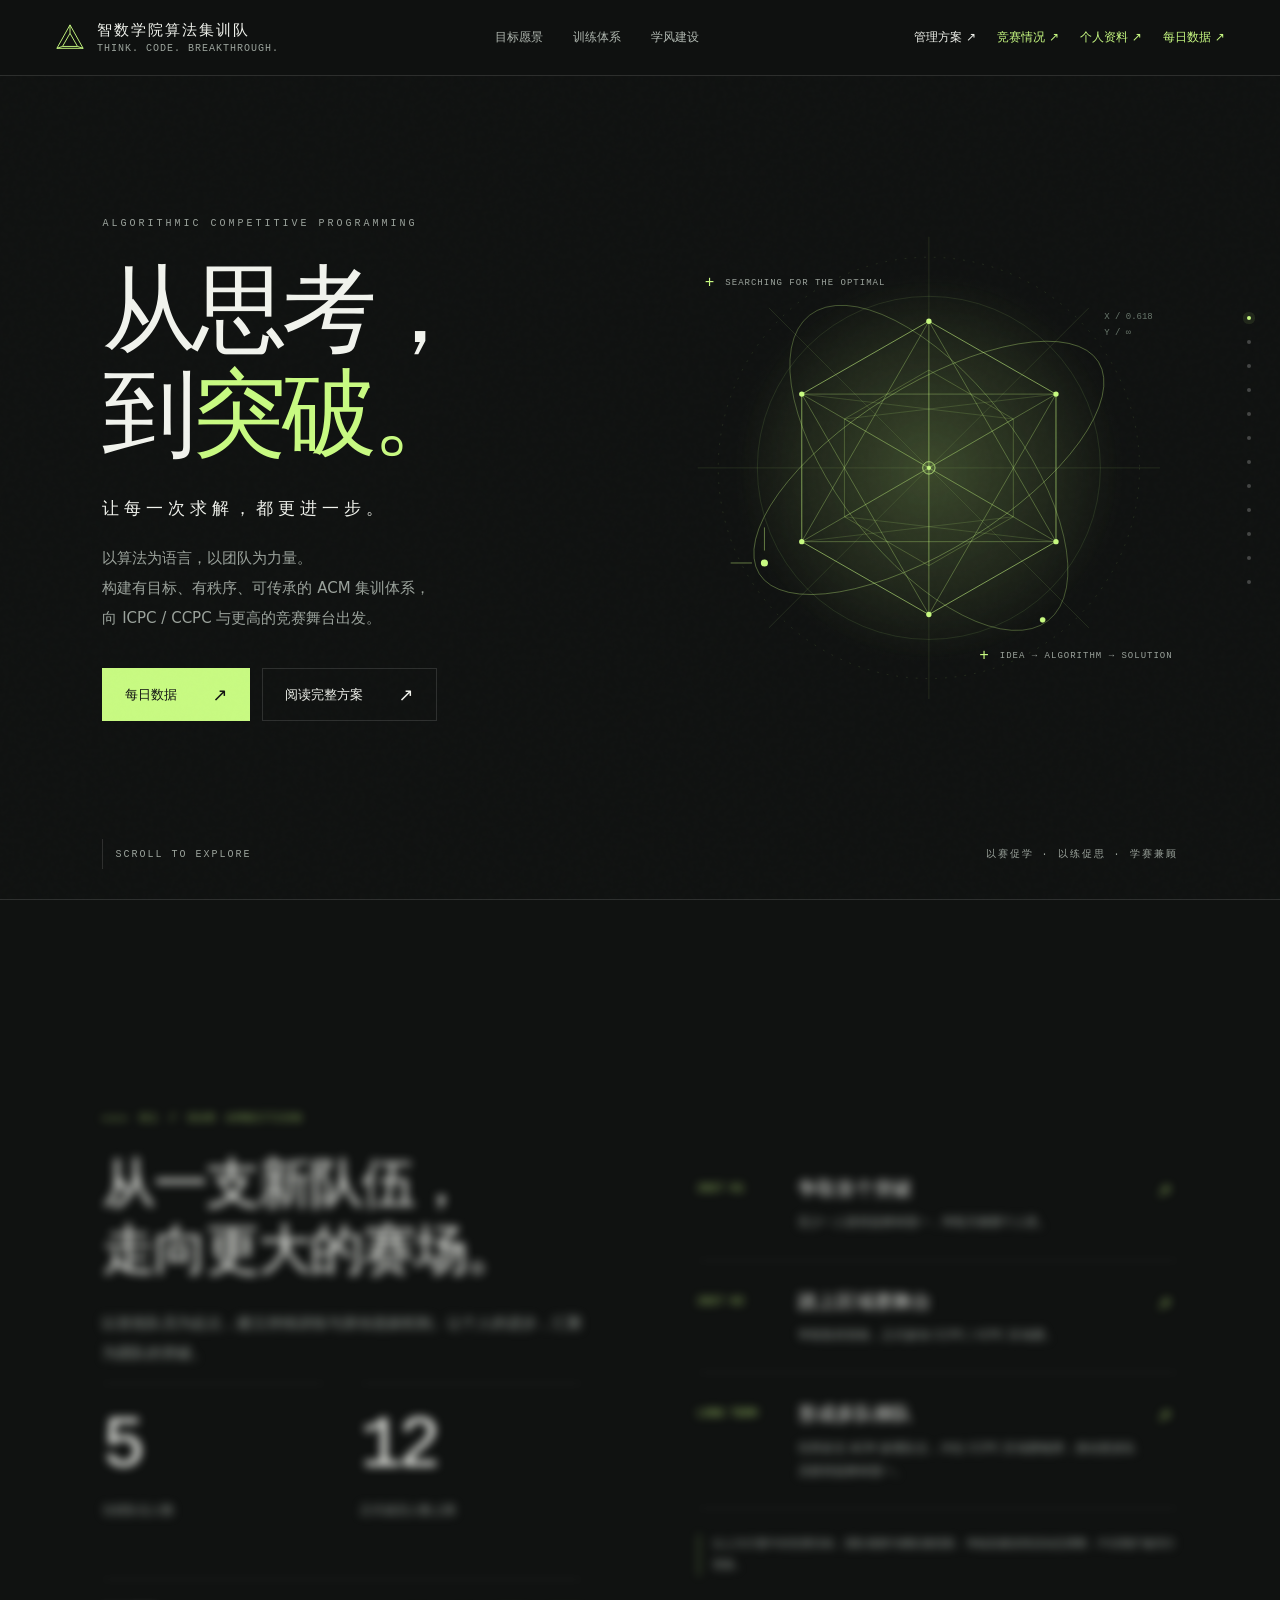
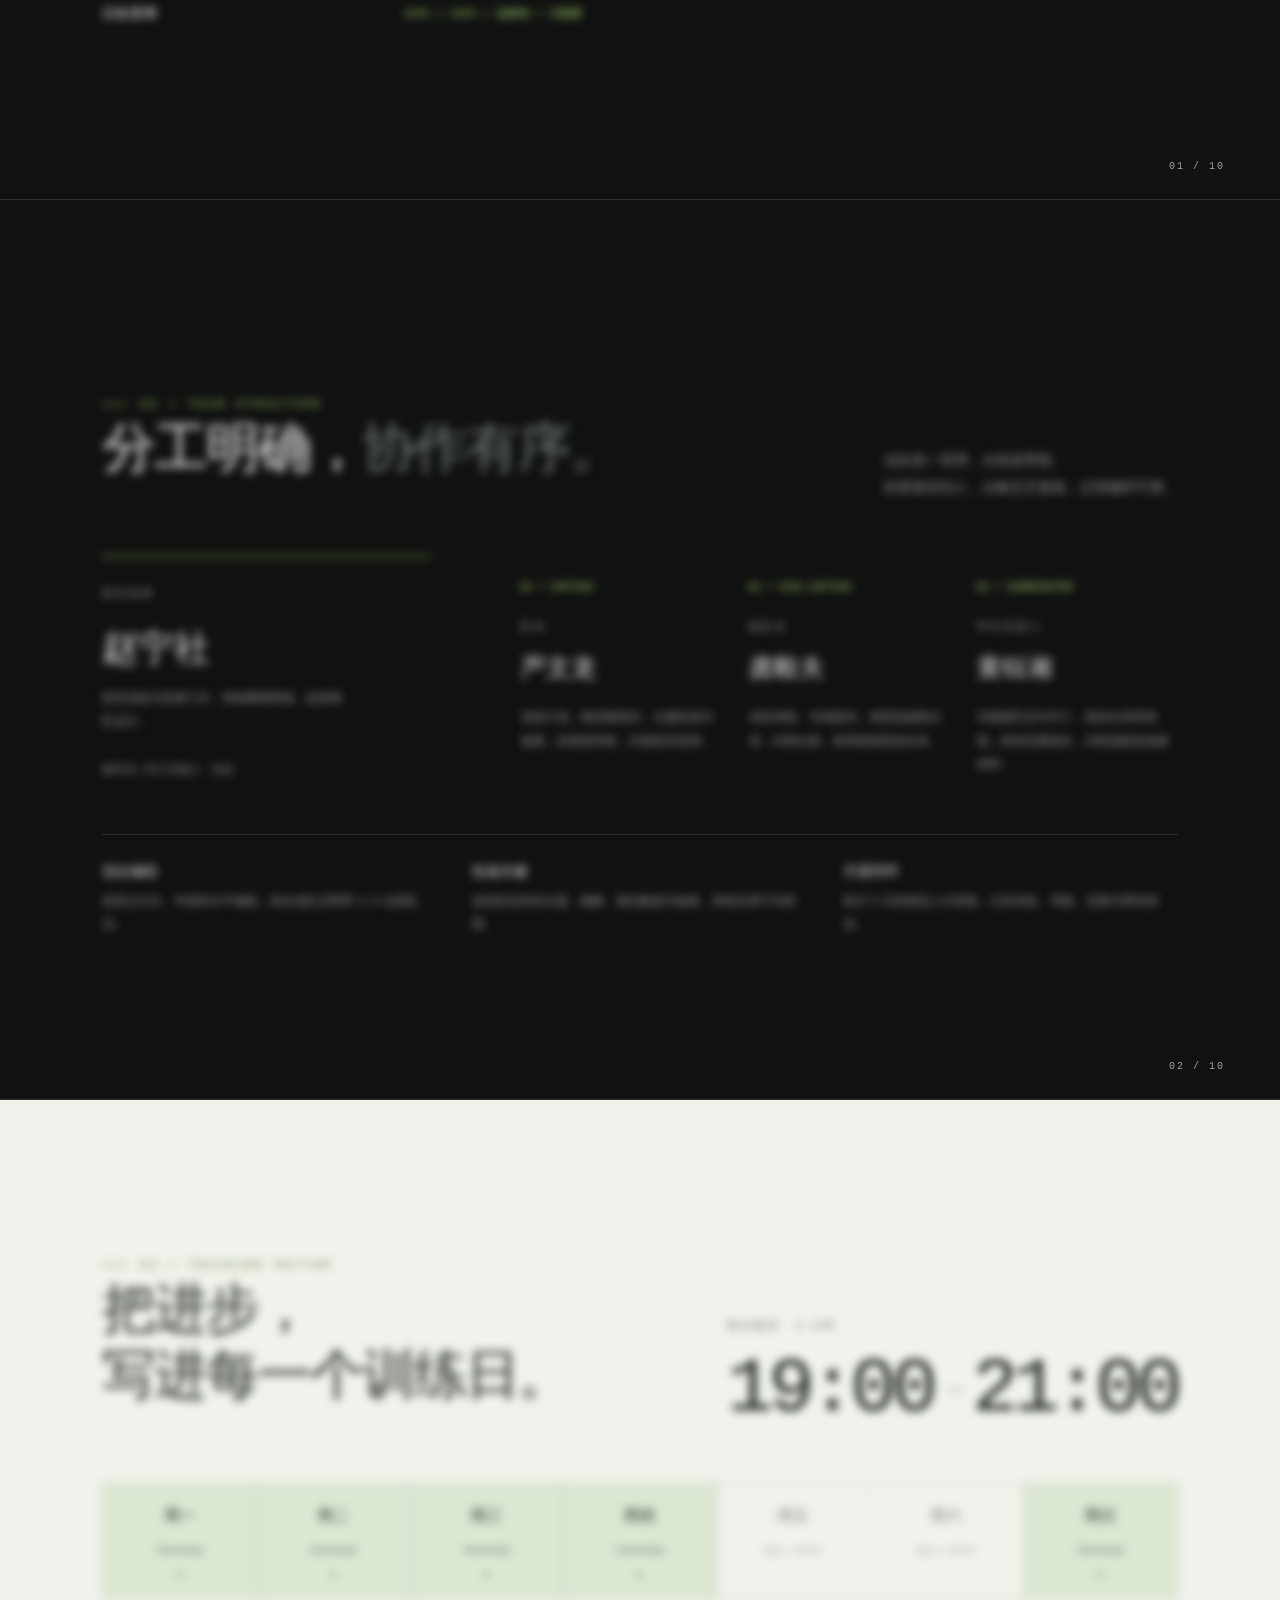
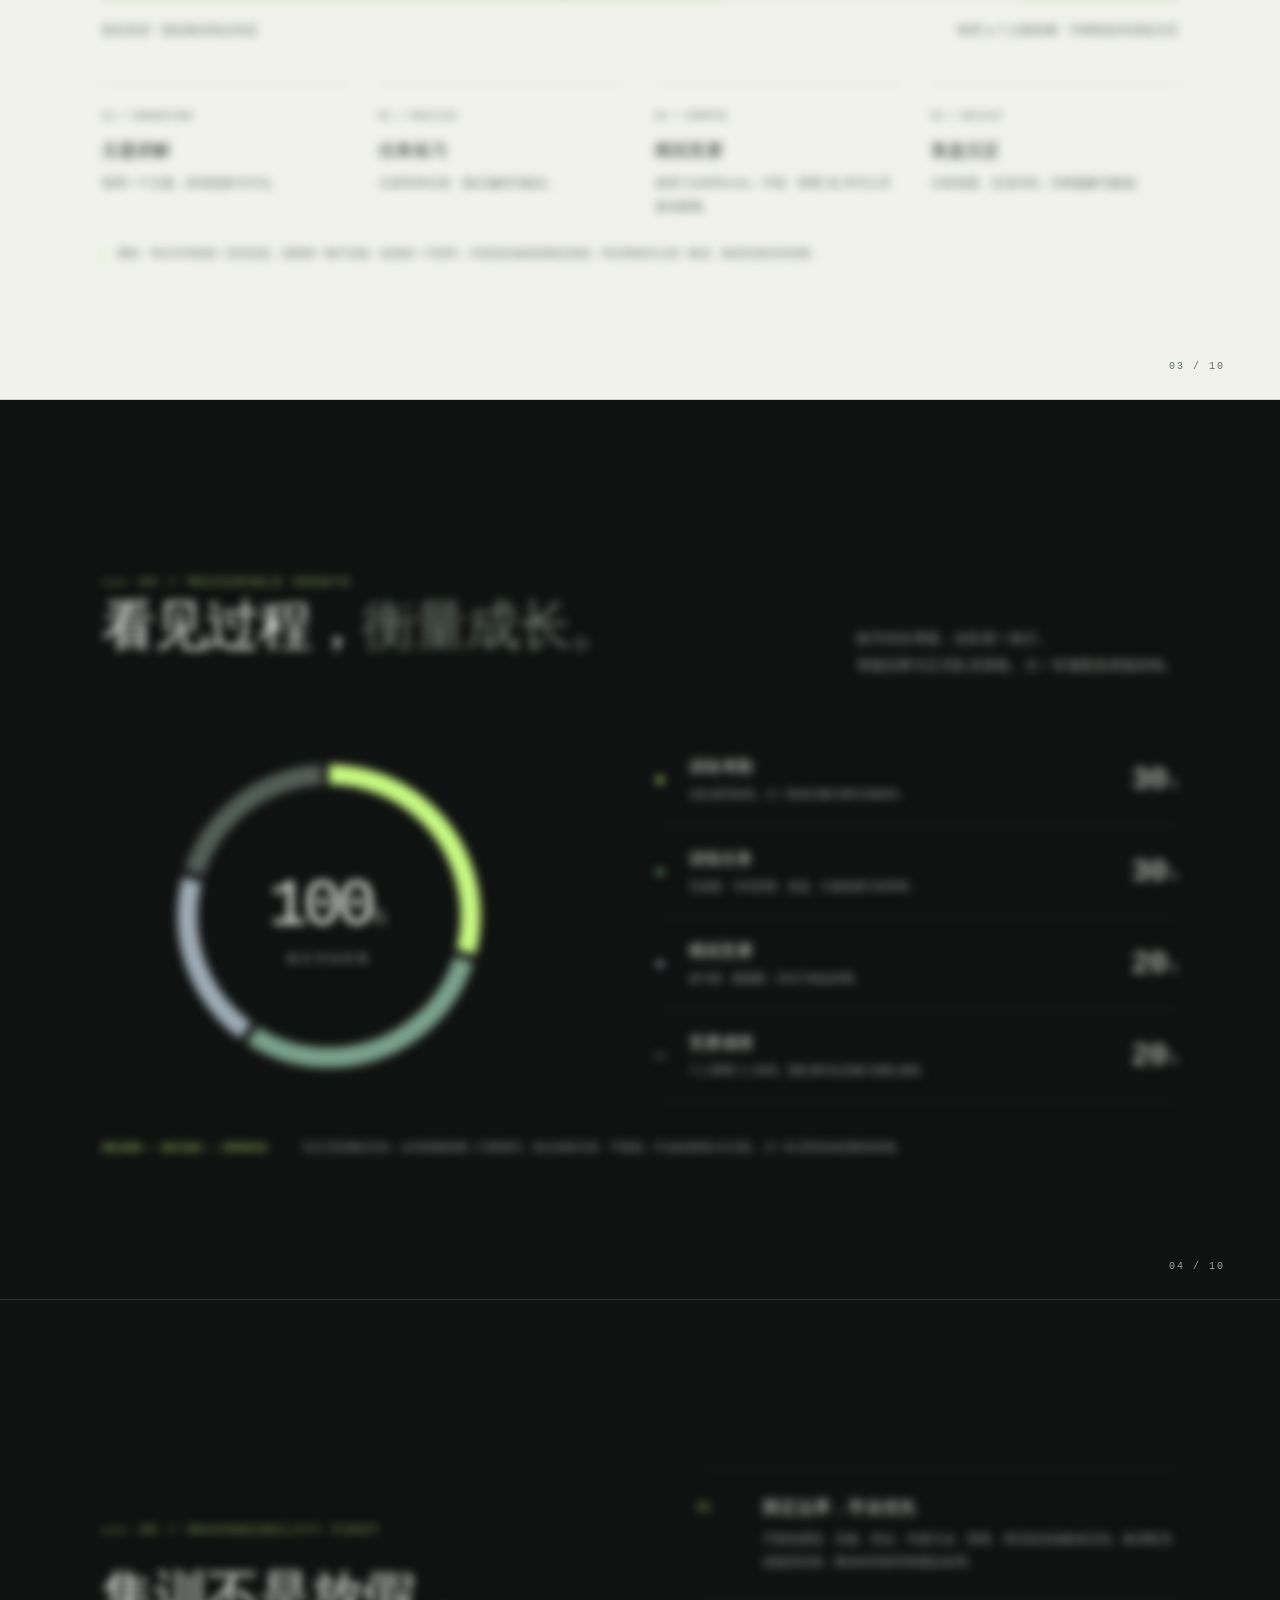
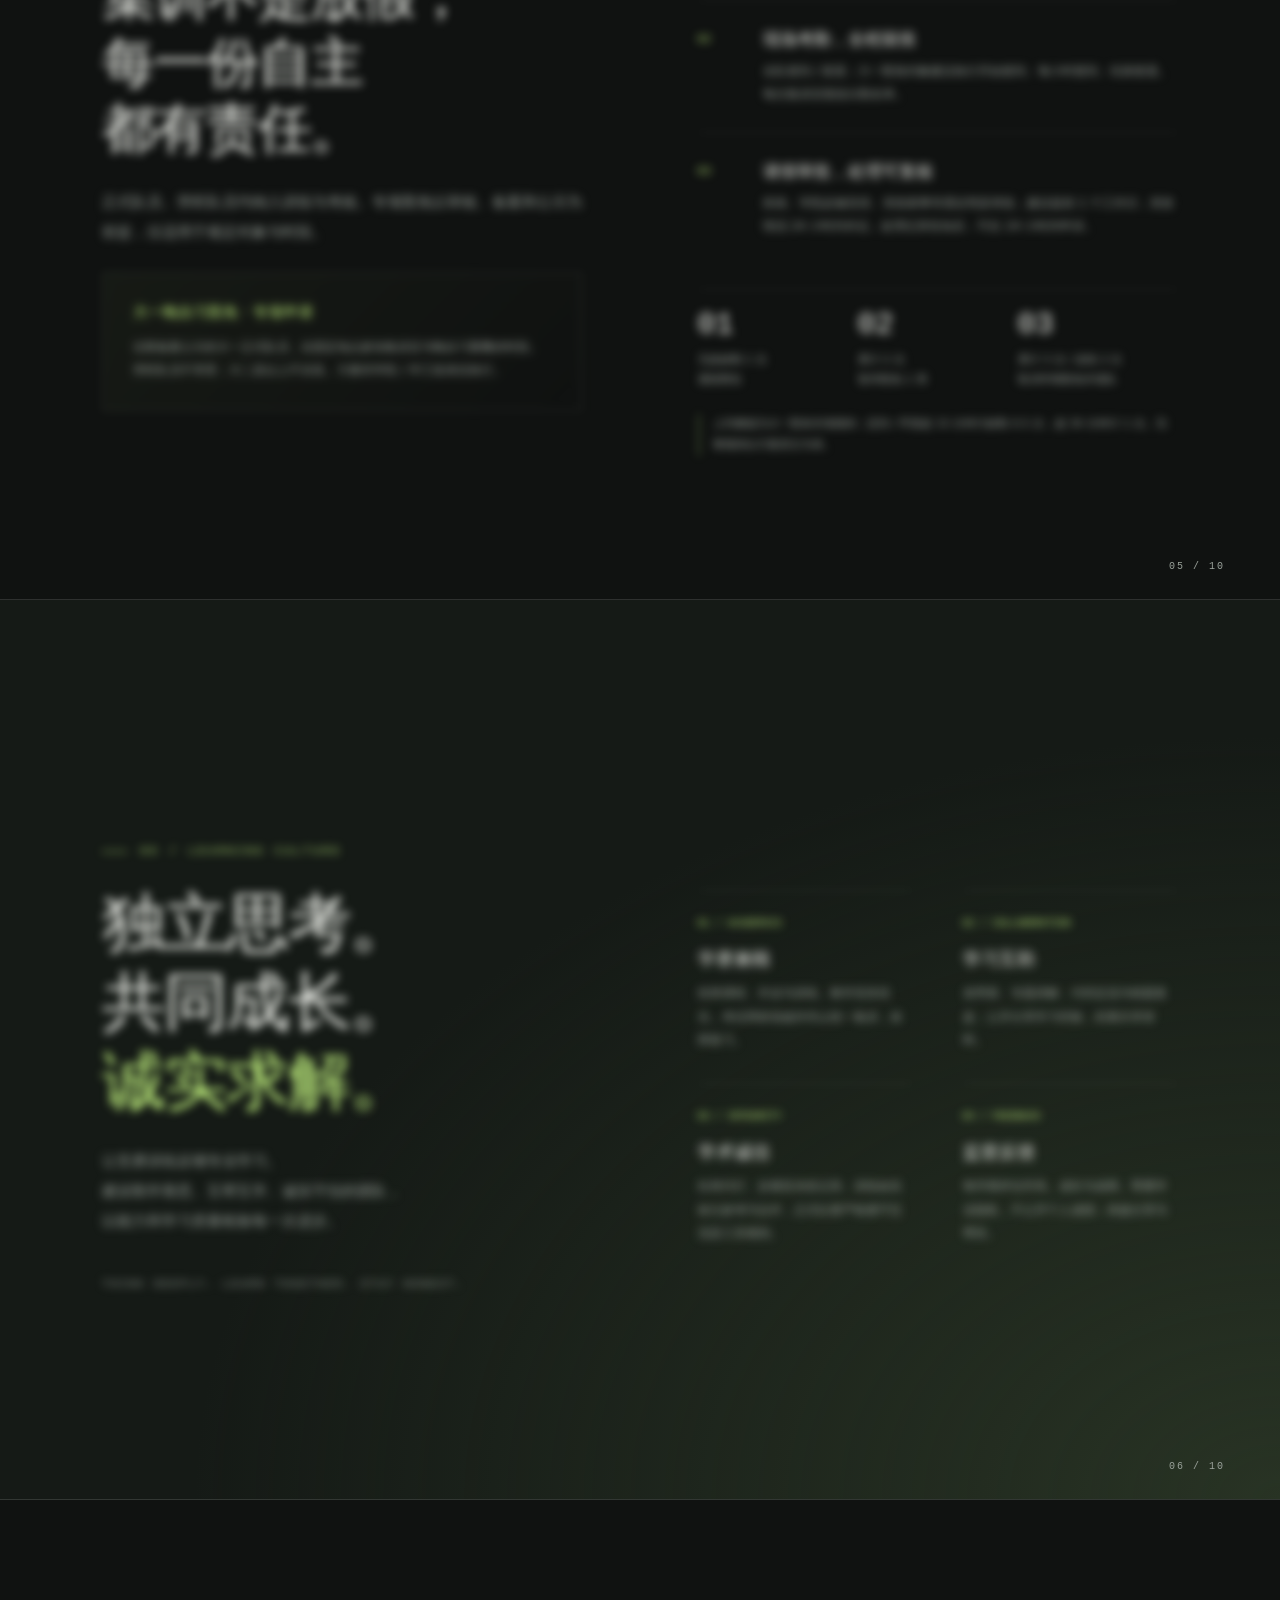
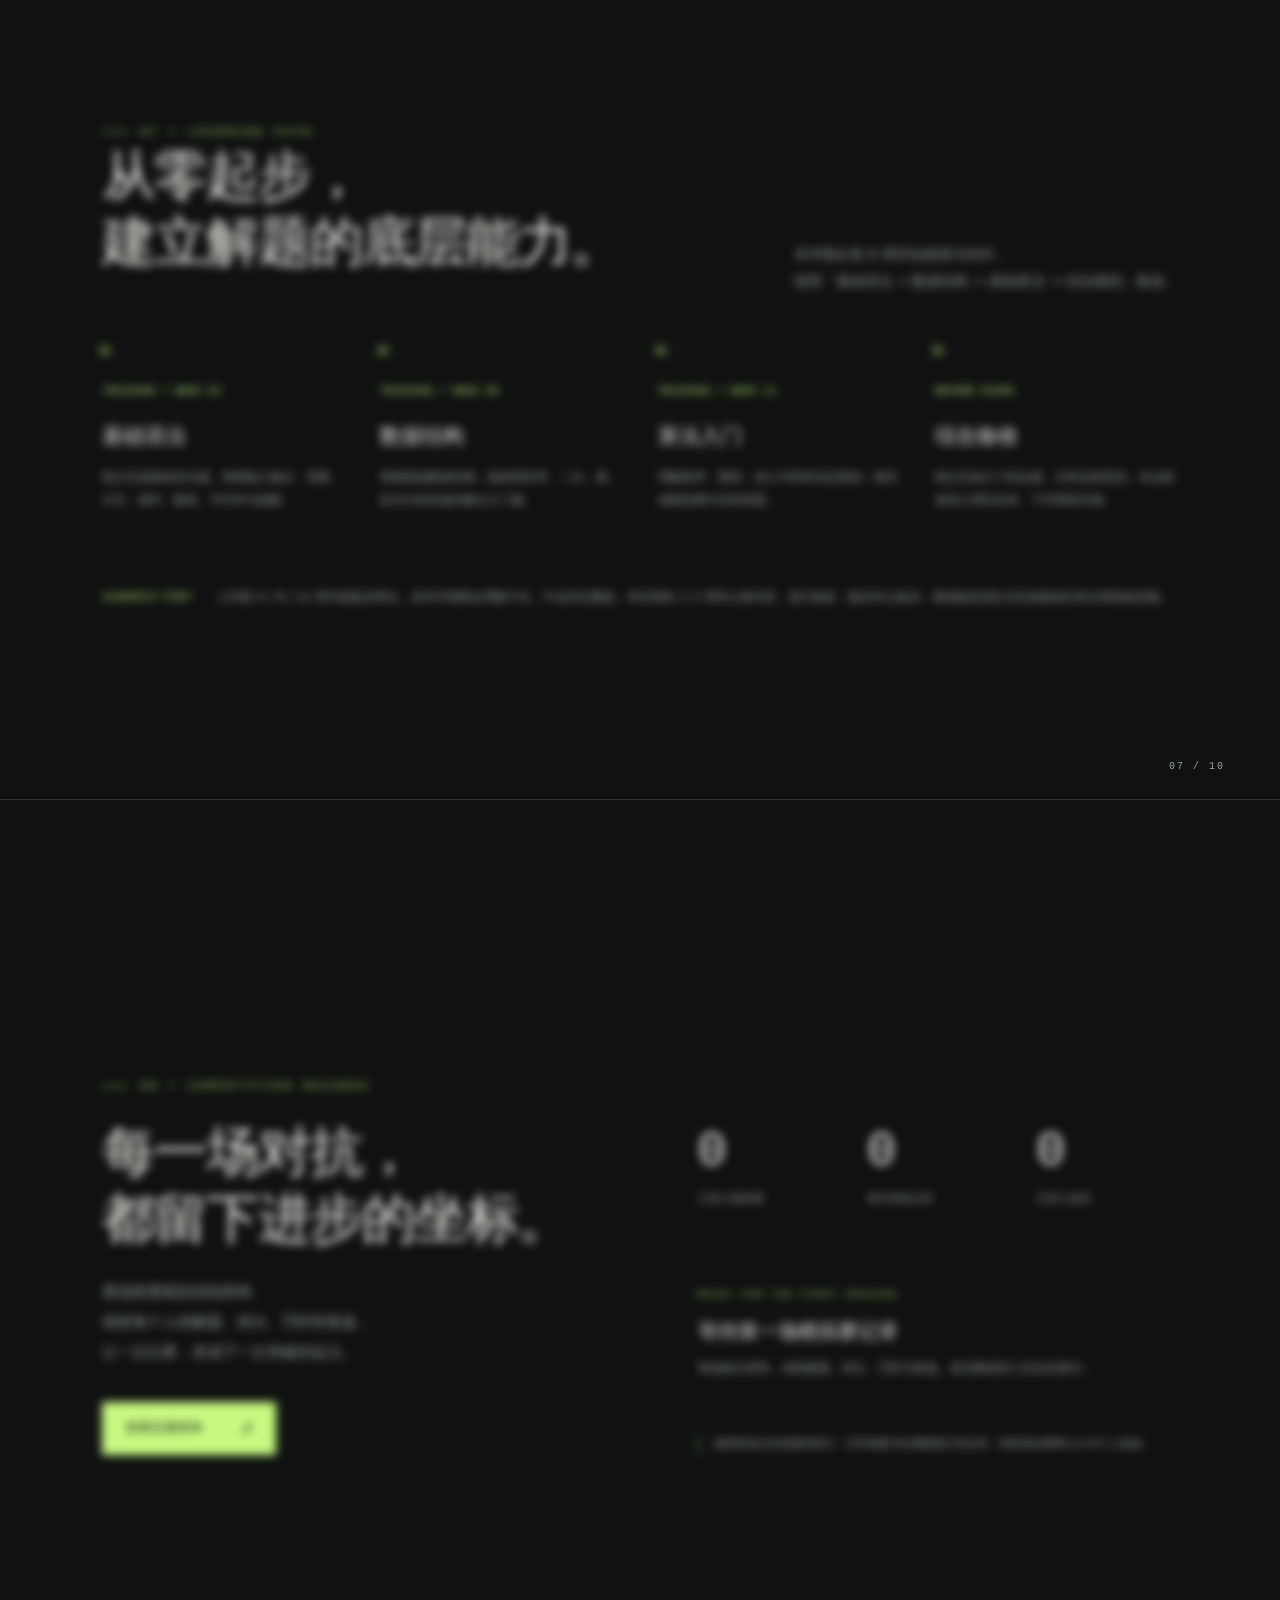
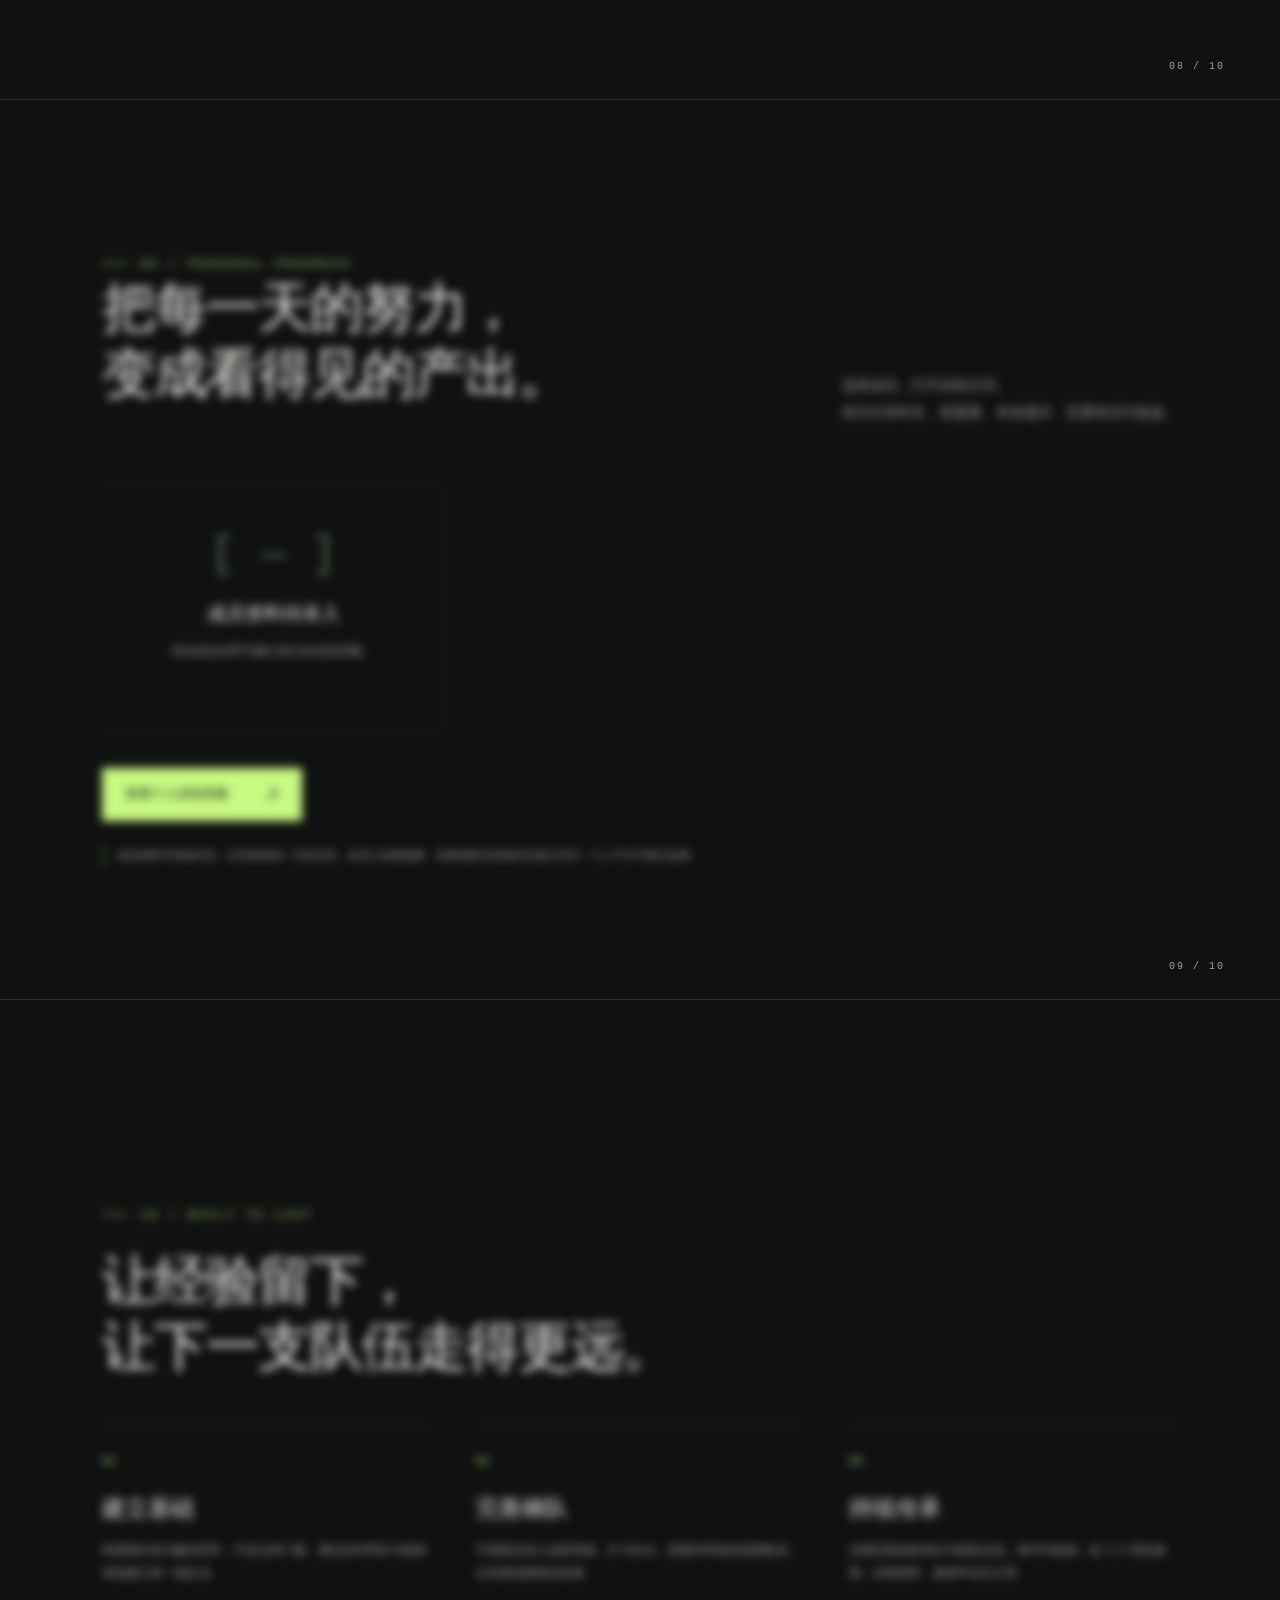
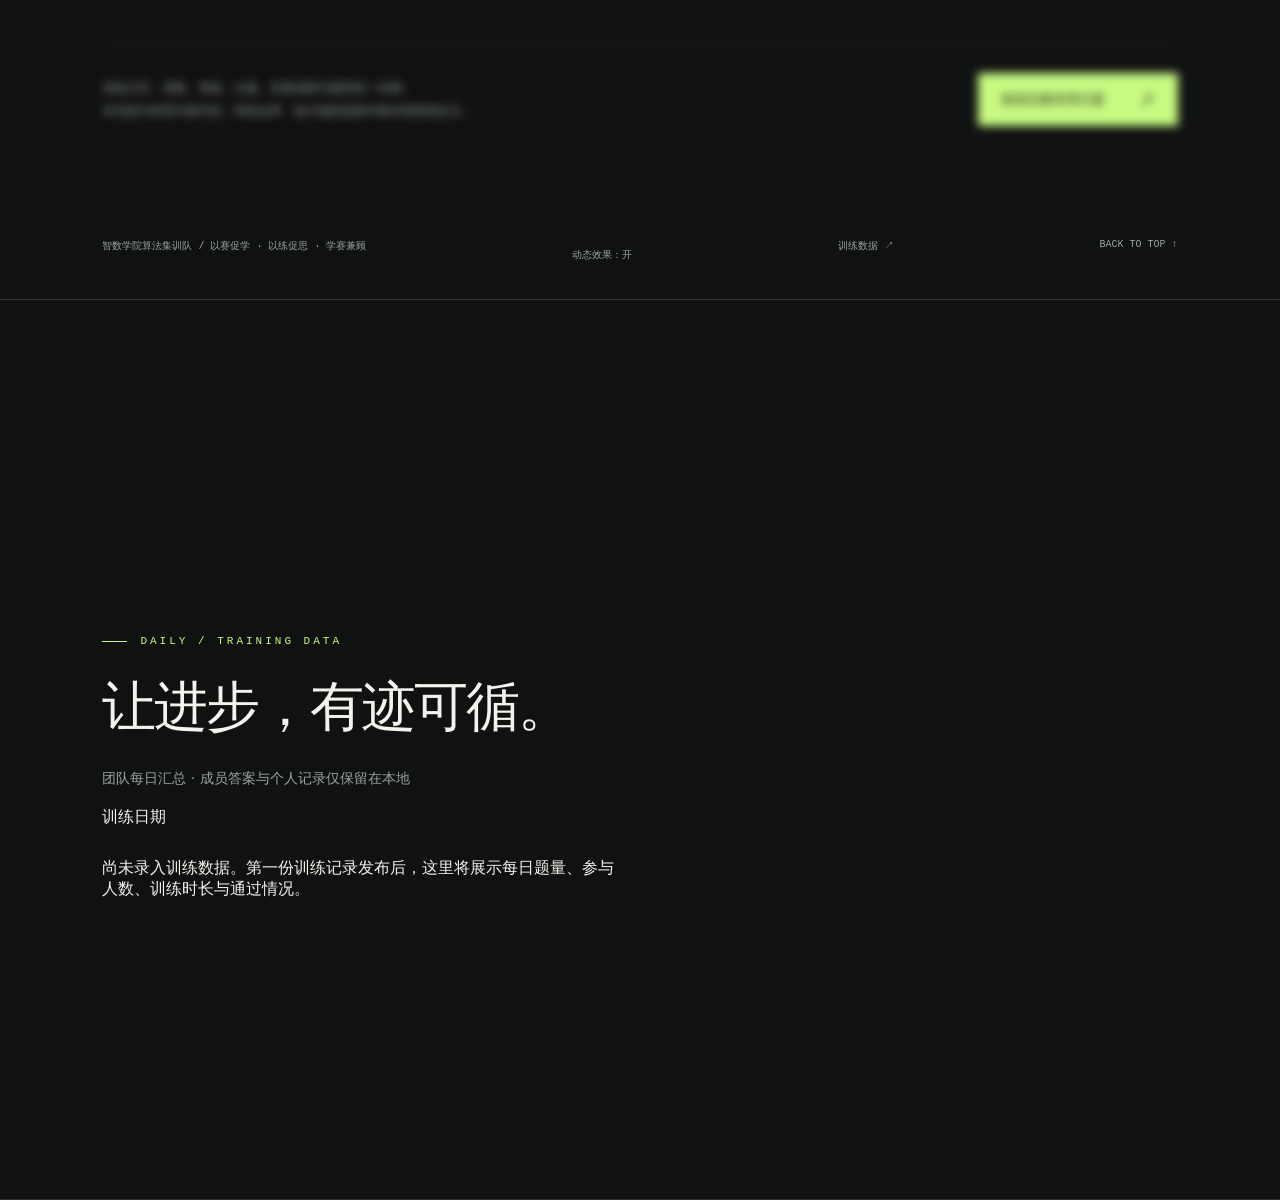
==== docs/index.html @ 423a56e7 "Add replicated homepage and privacy-preserving daily dashboard" ====
<!doctype html>
<html lang="zh-CN">
<head>
  <meta charset="utf-8">
  <meta name="viewport" content="width=device-width,initial-scale=1">
  <meta name="theme-color" content="#101211">
  <meta name="description" content="ACM集训队：管理方案、模拟赛榜单、个人训练档案与每日刷题产出。以赛促学，以练促思。">
  <title>智数学院算法集训队 · 从思考，到突破</title>
  <style>
    :root{--bg:#101211;--fg:#f1f3ed;--muted:#9bA39c;--line:#ffffff20;--accent:#c8fa82;--mono:ui-monospace,SFMono-Regular,Consolas,monospace;--ease:cubic-bezier(.2,.75,.2,1)}
    *{box-sizing:border-box}html{scroll-behavior:smooth;scroll-snap-type:y proximity;scroll-padding-top:76px}body{margin:0;background:var(--bg);color:var(--fg);font-family:Inter,"PingFang SC","Microsoft YaHei",system-ui,sans-serif;-webkit-font-smoothing:antialiased}body:before{content:"";position:fixed;inset:0;pointer-events:none;opacity:.025;background-image:url("data:image/svg+xml,%3Csvg viewBox='0 0 180 180' xmlns='http://www.w3.org/2000/svg'%3E%3Cfilter id='n'%3E%3CfeTurbulence type='fractalNoise' baseFrequency='.9' numOctaves='3' stitchTiles='stitch'/%3E%3C/filter%3E%3Crect width='100%25' height='100%25' opacity='.6' filter='url(%23n)'/%3E%3C/svg%3E");z-index:10}a{color:inherit;text-decoration:none}button,input{font:inherit}button{cursor:pointer}button,a{-webkit-tap-highlight-color:transparent}button:focus-visible,a:focus-visible,input:focus-visible,summary:focus-visible{outline:2px solid var(--accent);outline-offset:6px}button{color:inherit}::selection{background:var(--accent);color:var(--bg)}.skip{position:fixed;top:-60px;left:24px;background:var(--accent);color:var(--bg);padding:12px;z-index:100}.skip:focus{top:12px}
    header{position:fixed;inset:0 0 auto;height:76px;display:flex;align-items:center;justify-content:space-between;padding:0 4.3vw;border-bottom:1px solid var(--line);background:#101211cc;backdrop-filter:blur(20px);z-index:40}.brand{display:flex;align-items:center;gap:12px;font-size:15px;letter-spacing:2px}.brand svg{width:30px;height:30px}.brand small{font:10px var(--mono);color:var(--muted);letter-spacing:1px;display:block;margin-top:3px}nav{display:flex;gap:30px;font-size:12px;color:#b1b8b1}nav a:hover,nav a.active{color:var(--accent)}.header-actions{display:flex;gap:18px;align-items:center}.text-button{border:0;background:none;padding:9px 0;font-size:12px}.text-button:hover{color:var(--accent)}.pill{display:flex;align-items:center;gap:8px;font:10px var(--mono);color:var(--muted)}.dot{width:5px;height:5px;background:var(--accent);border-radius:50%;box-shadow:0 0 10px #c8fa8250}.menu-toggle{display:none;background:none;border:0;font-size:19px}.progress{position:fixed;top:75px;left:0;width:100%;height:2px;background:var(--accent);transform:scaleX(0);transform-origin:left;z-index:45}.side-nav{position:fixed;right:22px;top:50%;transform:translateY(-50%);z-index:35;display:grid;gap:16px}.side-nav a{width:18px;height:8px;display:flex;align-items:center;justify-content:center}.side-nav a:after{content:"";width:4px;height:4px;border-radius:50%;background:#ffffff38;transition:.35s}.side-nav a.active:after{background:var(--accent);box-shadow:0 0 0 4px #c8fa8218}.section-number{position:absolute;right:4.3vw;bottom:27px;color:var(--muted);font:10px var(--mono);letter-spacing:2px}.panel{position:relative;min-height:100svh;padding:126px max(8vw,28px) 90px;display:flex;align-items:center;scroll-snap-align:start;overflow:hidden;border-bottom:1px solid var(--line)}.inner{width:100%;max-width:1320px;margin:auto}.eyebrow{font:11px var(--mono);letter-spacing:3px;color:var(--accent);display:flex;align-items:center;gap:13px;margin:0 0 27px}.eyebrow:before{content:"";width:25px;height:1px;background:currentColor}h1,h2,h3,p{margin-top:0}h1{font-size:clamp(60px,7.4vw,112px);line-height:1.1;font-weight:500;letter-spacing:-5px;margin-bottom:27px}h2{font-size:clamp(36px,4.2vw,62px);line-height:1.23;font-weight:500;letter-spacing:-2px;margin-bottom:25px}h3{font-size:19px;font-weight:500;line-height:1.6}p{font-size:14px;line-height:1.95;color:var(--muted)}.lead{font-size:15px;max-width:520px;line-height:2}.accent{color:var(--accent)}.dim{color:#6e7970}.btn{display:inline-flex;align-items:center;justify-content:space-between;gap:35px;padding:15px 22px;border:1px solid var(--line);background:transparent;font-size:13px;transition:background .25s,transform .25s,border-color .25s}.btn:hover{transform:translateY(-3px);border-color:var(--accent)}.btn.primary{background:var(--accent);border-color:var(--accent);color:var(--bg)}.btn.primary:hover{background:#ddffa9}.btn b{font-size:18px;font-weight:400}.actions{display:flex;gap:12px;margin-top:35px;flex-wrap:wrap}.mono{font-family:var(--mono)}
    .hero{padding-top:130px}.hero .inner{display:grid;grid-template-columns:1.12fr 1fr;align-items:center;gap:20px}.hero-copy{position:relative;z-index:2}.hero .tag{font:10px var(--mono);letter-spacing:3px;color:var(--muted);margin-bottom:28px}.hero h1 span{display:block}.hero-sub{font-size:17px;letter-spacing:5px;color:var(--fg);margin-bottom:18px}.hero-footer{position:absolute;left:8vw;right:8vw;bottom:30px;display:flex;justify-content:space-between;align-items:center;font:10px var(--mono);letter-spacing:2px;color:var(--muted)}.scroll-hint{display:flex;align-items:center;gap:12px}.scroll-line{height:30px;width:1px;background:var(--line);position:relative;overflow:hidden}.scroll-line:after{content:"";position:absolute;inset:-30px 0 auto;height:30px;background:var(--accent);animation:scrollFlow 2.8s infinite}.hero-visual{position:relative;aspect-ratio:1/1;max-width:550px;width:100%;justify-self:end}.hero-visual:before{content:"";position:absolute;inset:10%;border-radius:50%;background:radial-gradient(circle,#c8fa8210,transparent 68%);filter:blur(10px)}.hero-visual svg{height:100%;width:100%;overflow:visible}.orbital{transform-origin:280px 280px;animation:orbit 65s linear infinite}.orbital.reverse{animation-direction:reverse;animation-duration:90s}.core{transform-origin:280px 280px;animation:breathe 7s ease-in-out infinite}.visual-label{position:absolute;display:flex;align-items:center;gap:10px;color:var(--muted);font:9px var(--mono);letter-spacing:1px}.visual-label.top{top:11%;left:5%}.visual-label.bottom{bottom:11%;right:1%}.visual-label:before{content:"+";color:var(--accent);font-size:16px}.hero-visual .coordinate{position:absolute;right:5%;top:18%;font:9px var(--mono);line-height:1.8;color:#69776c}
    .split{display:grid;grid-template-columns:1fr 1fr;gap:9vw;align-items:center}.section-head{display:flex;justify-content:space-between;align-items:end;gap:45px;margin-bottom:50px}.section-head p{max-width:420px;margin-bottom:5px}.stats{display:grid;grid-template-columns:1fr 1fr;gap:35px}.stat{border-top:1px solid var(--line);padding:22px 0}.stat strong{font:clamp(42px,5.6vw,76px) var(--mono);font-weight:300;letter-spacing:-5px}.stat strong small{font-size:22px;letter-spacing:0;margin-left:5px}.stat p{margin:11px 0 0;font-size:12px}.big-goal{margin-top:34px;padding-top:25px;border-top:1px solid var(--line);display:flex;align-items:center;justify-content:space-between;font-size:14px}.big-goal .mono{font-size:11px;color:var(--accent)}.note{font-size:11px;line-height:1.9;color:var(--muted);padding-left:13px;border-left:2px solid #c8fa8250;margin-top:25px}.goal-list{display:grid;gap:0}.goal-item{padding:25px 0;border-bottom:1px solid var(--line);display:grid;grid-template-columns:80px 1fr 20px;gap:20px}.goal-item .year{font:11px var(--mono);color:var(--accent);padding-top:9px}.goal-item h3{margin-bottom:8px}.goal-item p{font-size:12px;margin:0}.goal-item .arrow{padding-top:8px;color:var(--accent)}
    .org{display:grid;grid-template-columns:1fr 2fr;gap:7vw}.mentor{padding-top:25px;border-top:1px solid var(--accent)}.mentor .role,.person .role{font-size:11px;letter-spacing:2px;color:var(--muted)}.mentor h3{font-size:36px;margin:18px 0 10px}.mentor p{font-size:12px;max-width:250px}.pending{font-size:11px;color:var(--muted);margin-top:28px}.people{display:grid;grid-template-columns:repeat(3,1fr);gap:27px}.person{padding-top:25px;border-top:1px solid var(--line)}.person .index{font:10px var(--mono);color:var(--accent);display:block;margin-bottom:22px}.person h3{font-size:25px;margin:14px 0 18px}.person p{font-size:12px}.org-bottom{margin-top:45px;padding-top:25px;border-top:1px solid var(--line);display:flex;justify-content:space-between;gap:35px}.org-bottom div{flex:1}.org-bottom h3{font-size:14px;margin-bottom:8px}.org-bottom p{font-size:12px;margin:0}
    .schedule{background:#f0f2eb;color:#18201a;--muted:#606e61;--line:#18201a28;--accent:#476c26}.schedule .week{display:grid;grid-template-columns:repeat(7,1fr);border:1px solid var(--line);margin:35px 0 22px}.day{padding:22px 10px;text-align:center;border-right:1px solid var(--line)}.day:last-child{border:0}.day b{font-size:16px;font-weight:500;display:block;margin-bottom:12px}.day span{font:10px var(--mono);color:var(--muted)}.day.training{background:#dce7d2}.day .day-dot{width:4px;height:4px;background:#476c26;display:block;border-radius:50%;margin:15px auto 0}.day.rest{opacity:.55}.schedule-meta{display:flex;justify-content:space-between;gap:25px;font-size:12px;color:var(--muted)}.time{font-size:clamp(46px,6vw,85px);letter-spacing:-5px;font-weight:300;white-space:nowrap}.time span{font-size:24px;color:#9da79b;display:inline-block;vertical-align:middle;margin:0 15px}.training-flow{display:grid;grid-template-columns:repeat(4,1fr);gap:30px;margin-top:45px}.flow-item{padding-top:19px;border-top:1px solid var(--line)}.flow-item span{font:10px var(--mono);color:var(--muted)}.flow-item h3{font-size:17px;margin:14px 0 8px}.flow-item p{font-size:12px;margin:0}
    .score-layout{display:grid;grid-template-columns:1fr 1.15fr;gap:8vw;align-items:center}.score-ring{position:relative;width:min(340px,90%);aspect-ratio:1;margin:auto}.score-ring svg{width:100%;height:100%;transform:rotate(-90deg)}.score-ring circle{fill:none;stroke-width:14;stroke-dasharray:var(--dash);stroke-dashoffset:var(--offset);transition:stroke-dasharray 1.5s var(--ease)}.ring-center{position:absolute;inset:0;display:grid;place-content:center;text-align:center}.ring-center strong{font:64px var(--mono);font-weight:300;letter-spacing:-4px}.ring-center span{font-size:11px;color:var(--muted);letter-spacing:3px;margin-top:8px}.weight-row{display:grid;grid-template-columns:15px 1fr 65px;align-items:center;gap:17px;padding:20px 0;border-bottom:1px solid var(--line)}.swatch{width:6px;height:6px}.weight-row h3{font-size:16px;margin:0 0 4px}.weight-row p{font-size:11px;margin:0}.weight-row strong{font:30px var(--mono);text-align:right;font-weight:300}.weight-row strong small{font-size:12px;margin-left:3px;color:var(--muted)}.score-foot{margin-top:35px;display:flex;gap:35px;align-items:center}.score-foot span{font-size:11px;color:var(--accent);white-space:nowrap}.score-foot p{font-size:11px;margin:0}
    .boundary{padding:25px 0;border-top:1px solid var(--line);display:grid;grid-template-columns:45px 1fr;gap:20px}.boundary .n{font:11px var(--mono);color:var(--accent);padding-top:7px}.boundary h3{margin-bottom:7px;font-size:17px}.boundary p{font-size:12px;margin:0}.exemption{padding:27px 30px;border:1px solid var(--line);background:linear-gradient(135deg,#c8fa8209,transparent);margin-top:25px}.exemption h3{font-size:15px;color:var(--accent);margin-bottom:12px}.exemption p{font-size:12px;margin:0}.discipline{display:grid;grid-template-columns:repeat(3,1fr);gap:0;border-top:1px solid var(--line);margin-top:25px}.discipline div{padding:18px 10px 0 0}.discipline strong{font:30px var(--mono);font-weight:400}.discipline span{font-size:11px;color:var(--muted);display:block;line-height:1.8;margin-top:8px}
    .culture{background:radial-gradient(ellipse at 100% 100%,#283324 0,transparent 60%),#151a16}.culture h2{font-size:clamp(40px,5vw,74px)}.culture-grid{display:grid;grid-template-columns:repeat(2,1fr);gap:30px 50px}.culture-item{padding-top:20px;border-top:1px solid var(--line)}.culture-item span{font:10px var(--mono);color:var(--accent)}.culture-item h3{font-size:18px;margin:15px 0 9px}.culture-item p{font-size:12px;margin:0}.culture-caption{font:11px var(--mono);letter-spacing:2px;color:var(--muted);margin-top:42px}
    .timeline{display:grid;grid-template-columns:repeat(4,1fr);gap:35px;margin-top:50px}.milestone{position:relative;padding-top:28px;border-top:1px solid var(--line)}.milestone:before{content:"";position:absolute;top:-3px;left:0;width:5px;height:5px;background:var(--accent);box-shadow:0 0 0 5px #c8fa8210}.milestone .when{font:11px var(--mono);color:var(--accent)}.milestone h3{font-size:21px;margin:22px 0 12px}.milestone p{font-size:12px;margin:0}.semester-note{display:flex;gap:25px;border-top:1px solid var(--line);margin-top:48px;padding-top:24px;align-items:center}.semester-note strong{font:10px var(--mono);color:var(--accent);white-space:nowrap}.semester-note p{font-size:12px;margin:0}.handoff{display:grid;grid-template-columns:repeat(3,1fr);gap:45px;margin:45px 0}.handoff-item{border-top:1px solid var(--line);padding-top:23px}.handoff-item span{font:11px var(--mono);color:var(--accent)}.handoff-item h3{font-size:23px;margin:22px 0 12px}.handoff-item p{font-size:12px}.ending{display:flex;align-items:center;justify-content:space-between;padding-top:30px;border-top:1px solid var(--line);gap:30px}.ending p{font-size:12px;max-width:500px;margin:0}.footer{position:absolute;left:8vw;right:8vw;bottom:28px;display:flex;justify-content:space-between;gap:20px;font:10px var(--mono);color:var(--muted)}.footer button{font-size:10px}.footer a:hover{color:var(--accent)}
    .reveal{transition:opacity .95s var(--ease),transform .95s var(--ease),filter .95s var(--ease);transition-delay:var(--delay,0ms)}.js .panel:not(.seen) .reveal{opacity:0;transform:translateY(35px);filter:blur(5px)}.js .panel[data-enter="side"]:not(.seen) .reveal{transform:translateX(42px)}.js .panel[data-enter="scale"]:not(.seen) .reveal{transform:translateY(25px) scale(.96)}.js .panel.seen .reveal{opacity:1;transform:none;filter:none}.js .hero .hero-visual{transition:opacity 1.6s,transform 1.6s var(--ease);transition-delay:150ms}.js .hero:not(.seen) .hero-visual{opacity:0;transform:scale(.85) rotate(-8deg)}.motion-off *, .motion-off *:before,.motion-off *:after{animation:none!important;transition:none!important;scroll-behavior:auto!important}.motion-off .reveal{opacity:1!important;transform:none!important;filter:none!important}
    dialog{width:min(1040px,calc(100vw - 32px));height:min(90svh,960px);max-height:90svh;border:1px solid #ffffff28;background:#171b18;color:var(--fg);padding:0;box-shadow:0 30px 140px #0009;overflow:hidden}dialog::backdrop{background:#050806cb;backdrop-filter:blur(12px)}.reader-head{padding:23px 28px;display:flex;justify-content:space-between;align-items:center;border-bottom:1px solid var(--line);gap:15px}.reader-head strong{font-size:15px;font-weight:500}.reader-head small{font:9px var(--mono);color:var(--accent);display:block;margin-top:7px;letter-spacing:2px}.close{border:1px solid var(--line);background:none;width:34px;height:34px;font-size:19px}.reader-body{display:grid;grid-template-columns:200px 1fr;height:calc(100% - 86px)}.reader-toc{display:block;overflow:auto;padding:25px 20px;border-right:1px solid var(--line)}.reader-toc a{display:block;font-size:11px;line-height:1.8;color:var(--muted);margin-bottom:17px}.reader-toc a:hover{color:var(--accent)}.reader-article{min-width:0;overflow:auto;padding:30px 38px;scroll-behavior:smooth}.reader-article h2{font-size:23px;letter-spacing:0;line-height:1.6;margin:30px 0 18px;scroll-margin-top:20px}.reader-article h3{font-size:15px;color:var(--fg);margin:24px 0 10px}.reader-article p{font-size:13px;white-space:pre-wrap;color:#b4beb5;line-height:2;margin-bottom:14px}.reader-article .original-intro{border-bottom:1px solid var(--line);padding-bottom:20px}.reader-article .original-intro p{font-size:12px}.reader-tools{display:flex;gap:15px;align-items:center}.reader-tools a{font-size:11px;color:var(--accent)}.site-menu{position:fixed;top:76px;left:0;right:0;padding:22px 28px 30px;background:#171d18;z-index:39;border-bottom:1px solid var(--line)}.site-menu[hidden]{display:none}.site-menu a{display:block;padding:13px 0;border-bottom:1px solid var(--line);font-size:14px}.mobile-only{display:none}
    @keyframes orbit{to{transform:rotate(360deg)}}@keyframes breathe{50%{transform:scale(1.035);opacity:.8}}@keyframes scrollFlow{to{transform:translateY(70px)}}
    @media(min-width:1600px){.panel{padding-left:max(8vw,calc((100vw - 1320px)/2));padding-right:max(8vw,calc((100vw - 1320px)/2))}}
    @media(max-width:1050px){nav{gap:18px}.pill{display:none}.split,.score-layout{gap:5vw}.people{gap:18px}.org{gap:5vw;grid-template-columns:1fr 2.5fr}.hero h1{letter-spacing:-3px}.person h3{font-size:21px}.panel{padding-left:6vw;padding-right:6vw}.hero-footer,.footer{left:6vw;right:6vw}.side-nav{right:12px}.time{font-size:54px}.timeline{gap:25px}.culture-grid{gap:25px}.hero-visual{margin-right:-2vw}}
    @media(max-width:760px){html{scroll-padding-top:65px;scroll-snap-type:y proximity}header{height:65px;padding:0 23px}.progress{top:64px}.brand{font-size:13px}.brand small{font-size:8px}.brand svg{width:27px}.header-actions{gap:18px}.header-actions>.text-button{font-size:11px}nav,.side-nav{display:none}.menu-toggle{display:block}.site-menu{top:65px}.panel{padding:108px 27px 76px;min-height:100svh;overflow:hidden}.hero{padding-top:110px}.hero .inner{display:flex;flex-direction:column;align-items:stretch;gap:0}.hero h1{font-size:64px;letter-spacing:-3px;margin-bottom:20px}.hero .tag{font-size:9px;letter-spacing:2px;margin-bottom:23px}.hero-sub{font-size:13px;letter-spacing:4px}.lead{font-size:13px}.hero-copy .lead{max-width:330px}.hero-visual{width:min(80vw,340px);max-width:none;align-self:end;margin:-55px -30px -5px;opacity:.8;pointer-events:none}.hero-copy{max-width:100%}.hero-copy .actions{margin-top:22px}.btn{font-size:12px;padding:13px 18px;gap:23px}.hero-footer{bottom:23px;left:27px;right:27px;font-size:8px;letter-spacing:1px}.hero-footer>span{max-width:110px;text-align:right;line-height:1.8}.visual-label{font-size:7px}.hero-visual .coordinate{font-size:7px}.section-number{bottom:24px;font-size:9px;right:27px}h2{font-size:37px;letter-spacing:-1.5px}.eyebrow{font-size:9px;letter-spacing:2px;margin-bottom:22px}.split,.score-layout,.org{grid-template-columns:1fr;gap:33px}.section-head{display:block;margin-bottom:32px}.section-head p{font-size:12px;margin:0}.stats{gap:10px 25px}.stat{padding:16px 0}.stat strong{font-size:50px;letter-spacing:-3px}.stat p{font-size:11px}.big-goal{margin-top:20px;font-size:12px}.goal-item{padding:19px 0;grid-template-columns:64px 1fr 12px;gap:14px}.goal-item h3{font-size:16px}.goal-item p{font-size:11px}.goal-item .year{font-size:10px}.people{gap:16px}.mentor{display:grid;grid-template-columns:1fr 1fr;column-gap:20px;padding-top:18px}.mentor h3{font-size:28px;margin:10px 0}.mentor p{grid-column:2;grid-row:1/4;margin:0;font-size:11px}.pending{margin:0;font-size:10px}.person{padding-top:18px}.person h3{font-size:19px;margin:10px 0}.person .role{font-size:10px;letter-spacing:0}.person p{font-size:10px;line-height:1.9}.person .index{margin-bottom:18px}.org-bottom{margin-top:25px;padding-top:20px;gap:18px;flex-direction:column}.org-bottom div{display:grid;grid-template-columns:95px 1fr;gap:20px}.org-bottom h3{font-size:12px}.org-bottom p{font-size:11px}.time{font-size:44px;letter-spacing:-3px;margin-top:24px}.time span{font-size:19px;margin:0 9px}.schedule .week{margin-top:25px}.day{padding:15px 0}.day b{font-size:12px}.day span{font-size:8px}.day .day-dot{margin-top:10px}.schedule-meta{font-size:10px;line-height:1.8;gap:15px}.training-flow{grid-template-columns:1fr 1fr;gap:24px;margin-top:32px}.flow-item h3{font-size:15px;margin:10px 0 6px}.flow-item p{font-size:11px}.score-ring{width:220px}.ring-center strong{font-size:43px}.ring-center span{font-size:9px}.weight-row{padding:13px 0;gap:12px}.weight-row h3{font-size:14px}.weight-row p{font-size:10px}.weight-row strong{font-size:26px}.score-foot{gap:18px;align-items:start}.score-foot p{font-size:10px}.boundary{padding:19px 0;gap:10px;grid-template-columns:30px 1fr}.boundary p{font-size:11px}.boundary h3{font-size:15px}.exemption{padding:20px}.exemption p{font-size:11px}.discipline strong{font-size:25px}.discipline span{font-size:10px}.culture h2{font-size:43px}.culture-grid{gap:24px}.culture-item h3{font-size:16px}.culture-item p{font-size:11px}.culture .split{gap:40px}.culture-caption{margin-top:25px;font-size:9px}.timeline{grid-template-columns:1fr 1fr;gap:32px 24px;margin-top:35px}.milestone h3{font-size:18px;margin-top:17px}.milestone p{font-size:11px}.milestone .when{font-size:10px}.semester-note{margin-top:30px;align-items:start;gap:18px}.semester-note p{font-size:11px}.handoff{grid-template-columns:1fr;gap:20px;margin:30px 0}.handoff-item{display:grid;grid-template-columns:30px 90px 1fr;align-items:start;gap:10px;padding-top:20px}.handoff-item h3{font-size:17px;margin:0}.handoff-item span{padding-top:6px}.handoff-item p{font-size:11px;margin:0}.ending{display:block;padding-top:23px}.ending p{font-size:11px;margin-bottom:20px}.footer{left:27px;right:27px;bottom:20px;font-size:8px;align-items:center}.footer>span{max-width:200px;line-height:1.7}.footer button{font-size:9px}.reader-head{padding:18px 20px}.reader-head strong{font-size:13px}.reader-head small{font-size:8px}.reader-tools{gap:12px}.reader-tools a{font-size:10px}.reader-body{grid-template-columns:1fr;height:calc(100% - 78px)}.reader-toc{display:none}.reader-article{padding:15px 22px}.reader-article h2{font-size:19px}.reader-article p{font-size:12px}.mobile-only{display:block}}
    @media(max-width:380px){.hero h1{font-size:56px}.hero-visual{margin-top:-20px}.panel{padding-left:22px;padding-right:22px}.hero-copy .lead{max-width:100%}.people{grid-template-columns:1fr}.person{display:grid;grid-template-columns:25px 60px 1fr;gap:8px}.person .index{grid-row:1/3}.person h3{margin:0;font-size:17px}.person p{grid-column:3;grid-row:1/3;margin:0}.person .role{grid-column:2}.time{font-size:38px}}
    @media(prefers-reduced-motion:reduce){html{scroll-behavior:auto}*,*:before,*:after{animation:none!important;transition:none!important}.js .panel .reveal,.js .hero .hero-visual{opacity:1!important;transform:none!important;filter:none!important}}
    @media print{header,.side-nav,.progress,.hero-visual,.actions,.section-number,.footer,dialog{display:none!important}html{scroll-snap-type:none}body,.panel{background:white!important;color:black!important}.panel{min-height:0;padding:35px;break-inside:avoid}p{color:#444!important}.reveal{opacity:1!important;transform:none!important;filter:none!important}}
    [data-cms]{white-space:pre-line}.hero h1>span>span[data-cms]{display:inline}.recruitment-link{color:var(--accent);white-space:nowrap}.site-menu .mobile-recruitment{color:var(--accent)}@media(max-width:760px){header .recruitment-link{display:none}}
  </style>
  <link rel="stylesheet" href="team.css?v=20261022-2">
</head>
<body>
  <a class="skip" href="#vision">跳到主要内容</a>
  <header>
    <a class="brand" href="#home" aria-label="智数学院算法集训队首页"><svg viewBox="0 0 32 32" fill="none" aria-hidden="true"><path d="M16 2 30 27H2L16 2Z" stroke="#c8fa82"/><path d="m16 11 8 14H8l8-14Z" stroke="#c8fa82"/><path d="M16 2v9M2 27l6-2m22 2-6-2" stroke="#c8fa82"/></svg><span><span data-cms="site.name">智数学院算法集训队</span><small>THINK. CODE. BREAKTHROUGH.</small></span></a>
    <nav aria-label="主导航"><a href="#vision">目标愿景</a><a href="#training">训练体系</a><a href="#culture">学风建设</a></nav>
    <div class="header-actions"><span class="pill"><i class="dot"></i> TEAM PROGRAM</span><button class="text-button" data-reader>管理方案 ↗</button><button class="text-button module-link" data-records="contests">竞赛情况 ↗</button><button class="text-button module-link" data-records="members">个人资料 ↗</button><a class="text-button recruitment-link" href="#daily-summary">每日数据 ↗</a><button class="menu-toggle" aria-label="打开导航菜单" aria-expanded="false" aria-controls="mobile-menu">☰</button></div>
  </header>
  <div class="progress" aria-hidden="true"></div>
  <div class="site-menu" id="mobile-menu" hidden><a href="#daily-summary" class="mobile-recruitment">每日数据 · 标准与申请表 ↗</a><button class="text-button" data-records="contests">竞赛情况 · 模拟赛榜单 ↗</button><button class="text-button" data-records="members">个人资料 · 每日训练档案 ↗</button><a href="#vision">01 · 目标愿景</a><a href="#organization">02 · 组织管理</a><a href="#training">03 · 训练体系</a><a href="#assessment">04 · 管理考核</a><a href="#rules">05 · 纪律与豁免</a><a href="#culture">06 · 学风建设</a><a href="#learning">07 · 教学路线</a><a href="#competition">08 · 竞赛情况</a><a href="#members">09 · 个人资料</a><a href="#legacy">10 · 梯队传承</a></div>
  <aside class="side-nav" aria-label="章节导航"></aside>
  <main>
    <section class="panel hero" id="home" aria-label="首页" data-title="首页">
      <div class="inner">
        <div class="hero-copy"><p class="tag reveal">ALGORITHMIC COMPETITIVE PROGRAMMING</p><h1 class="reveal" style="--delay:90ms"><span data-cms="hero.title1">从思考，</span><span><span data-cms="hero.title2Prefix" style="display:inline">到</span><span class="accent" data-cms="hero.title2Accent" style="display:inline">突破。</span></span></h1><p class="hero-sub reveal" data-cms="hero.subtitle" style="--delay:180ms">让每一次求解，都更进一步。</p><p class="lead reveal" data-cms="hero.description" style="--delay:250ms">以算法为语言，以团队为力量。<br>构建有目标、有秩序、可传承的 ACM 集训体系，<br>向 ICPC / CCPC 与更高的竞赛舞台出发。</p><div class="actions reveal" style="--delay:320ms"><a class="btn primary" href="#daily-summary">每日数据 <b>↗</b></a><button class="btn" data-reader>阅读完整方案 <b>↗</b></button></div></div>
        <div class="hero-visual" aria-hidden="true"><svg viewBox="0 0 560 560" fill="none"><defs><radialGradient id="glow"><stop stop-color="#c8fa82" stop-opacity=".19"/><stop offset="1" stop-color="#c8fa82" stop-opacity="0"/></radialGradient></defs><circle cx="280" cy="280" r="220" fill="url(#glow)"/><g stroke="#c8fa82" stroke-opacity=".12"><path d="M20 280h520M280 20v520"/><circle cx="280" cy="280" r="237" stroke-dasharray="2 9"/><circle cx="280" cy="280" r="193"/><path d="M100 100 460 460M100 460 460 100"/></g><g class="orbital" stroke="#c8fa82" stroke-opacity=".35"><ellipse cx="280" cy="280" rx="225" ry="92" transform="rotate(-32 280 280)"/><circle cx="95" cy="387" r="4" fill="#c8fa82" stroke="none"/><path d="M95 373v-26m-14 40H57" stroke-opacity=".5"/></g><g class="orbital reverse" stroke="#c8fa82" stroke-opacity=".3"><ellipse cx="280" cy="280" rx="218" ry="102" transform="rotate(52 280 280)"/><circle cx="408" cy="451" r="3" fill="#c8fa82"/></g><g class="core" stroke="#c8fa82" stroke-width=".85"><path d="m280 115 143 82v166l-143 82-143-82V197l143-82Z" stroke-opacity=".75"/><path d="m280 115 143 248H137L280 115Zm0 330L137 197h286L280 445Zm-143-248 286 166M423 197 137 363M280 115v330" stroke-opacity=".4"/><path d="m280 170 95 55v110l-95 55-95-55V225l95-55Z" stroke-opacity=".3"/><path d="m185 225 190 110m0-110L185 335m95-165v220M137 197l238 28M423 197l-238 28M137 363l238-28M423 363l-238-28" stroke-opacity=".2"/><circle cx="280" cy="280" r="7" fill="#c8fa82" fill-opacity=".1"/><circle cx="280" cy="280" r="2" fill="#c8fa82"/><g fill="#c8fa82" stroke="none"><circle cx="280" cy="115" r="3"/><circle cx="423" cy="197" r="3"/><circle cx="423" cy="363" r="3"/><circle cx="280" cy="445" r="3"/><circle cx="137" cy="363" r="3"/><circle cx="137" cy="197" r="3"/></g></g></svg><span class="visual-label top">SEARCHING FOR THE OPTIMAL</span><span class="visual-label bottom">IDEA → ALGORITHM → SOLUTION</span><span class="coordinate">X / 0.618<br>Y / ∞</span></div>
      </div><div class="hero-footer"><a class="scroll-hint" href="#vision"><i class="scroll-line"></i> SCROLL TO EXPLORE</a><span>以赛促学 · 以练促思 · 学赛兼顾</span></div>
    </section>
    <section class="panel" id="vision" data-title="目标愿景" data-enter="side"><div class="inner split"><div><p class="eyebrow reveal" data-cms="ambition.eyebrow">01 / OUR AMBITION</p><h2 class="reveal" data-cms="ambition.title">从一支新队伍，<br>走向更大的赛场。</h2><p class="lead reveal" data-cms="ambition.description">以首批队员为起点，建立持续训练与滚动选拔机制。让个人的进步，汇聚为团队的突破。</p><div class="stats reveal"><div class="stat"><strong data-cms="ambition.currentMembers">5</strong><p data-cms="ambition.currentLabel">当前队伍人数</p></div><div class="stat"><strong data-cms="ambition.memberLimit">12</strong><p data-cms="ambition.limitLabel">正式成员人数上限</p></div></div><div class="big-goal reveal"><span>目标赛事</span><span class="mono" data-cms="ambition.events">ICPC / CCPC / 蓝桥杯 / 天梯赛</span></div></div><div><div class="goal-list"><div class="goal-item reveal" style="--delay:120ms"><span class="year" data-cms="goal.1.when">2027 H1</span><div><h3 data-cms="goal.1.title">争取首个突破</h3><p data-cms="goal.1.description">至少一人获得蓝桥杯国一，争取天梯赛个人奖。</p></div><span class="arrow">↗</span></div><div class="goal-item reveal" style="--delay:220ms"><span class="year" data-cms="goal.2.when">2027 H2</span><div><h3 data-cms="goal.2.title">踏上区域赛舞台</h3><p data-cms="goal.2.description">争取取得资格，正式参加 CCPC / ICPC 区域赛。</p></div><span class="arrow">↗</span></div><div class="goal-item reveal" style="--delay:320ms"><span class="year" data-cms="goal.3.when">LONG TERM</span><div><h3 data-cms="goal.3.title">形成多队梯队</h3><p data-cms="goal.3.description">培养多支 ACM 参赛队伍，冲击 CCPC 区域赛银牌，推动更多队员获得蓝桥杯国一。</p></div><span class="arrow">↗</span></div></div><p class="note reveal" style="--delay:400ms">以上为方案中的竞赛目标。团队规模与梯队随招新、考核及建设情况动态调整，中后期扩编另行报备。</p></div></div><span class="section-number">01 / 10</span></section>
    <section class="panel" id="organization" data-title="组织管理" data-enter="scale"><div class="inner"><div class="section-head"><div><p class="eyebrow reveal">02 / TEAM STRUCTURE</p><h2 class="reveal">分工明确，<span class="dim">协作有序。</span></h2></div><p class="reveal">全队统一管理，分组老带新。<br>职责落实到人，台账交叉复核，记录随时可查。</p></div><div class="org"><div class="mentor reveal"><span class="role">指导老师</span><h3 data-cms="mentor.name">赵宁社</h3><p>指导训练与竞赛工作，审核重要事项，监督团队运行。</p><div class="pending" data-cms="organization.counselor">辅导员 / 学工对接人 · 待定</div></div><div class="people"><div class="person reveal" style="--delay:100ms"><span class="index">01 / CAPTAIN</span><span class="role">队长</span><h3 data-cms="captain.name">严文龙</h3><p>训练计划、模拟赛组织、出题轮值与备案；协调老带新，对接指导老师。</p></div><div class="person reveal" style="--delay:200ms"><span class="index">02 / VICE CAPTAIN</span><span class="role">副队长</span><h3 data-cms="vice.name">龚毅夫</h3><p>训练考勤、专项签到、请假及缺勤记录；归档台账，每周更新豁免名单。</p></div><div class="person reveal" style="--delay:300ms"><span class="index">03 / COORDINATOR</span><span class="role">学生负责人</span><h3 data-cms="coordinator.name">黄钰湘</h3><p>对接辅导员与学工，报送名单和简报，联络竞赛报名，归档成绩及备案材料。</p></div></div></div><div class="org-bottom"><div class="reveal" style="--delay:350ms"><h3>混合编组</h3><p>按算法方向、年级和水平编组，每名老队员帮带 1–2 名新队员。</p></div><div class="reveal" style="--delay:430ms"><h3>轮值共建</h3><p>各组轮流承担出题、题解、测试数据与备案，审核后用于内部赛。</p></div><div class="reveal" style="--delay:510ms"><h3>月度闭环</h3><p>每月 5 日前报送上月简报，记录训练、考勤、竞赛与帮扶情况。</p></div></div></div><span class="section-number">02 / 10</span></section>
    <section class="panel schedule" id="training" data-title="训练体系" data-enter="side"><div class="inner"><div class="section-head"><div><p class="eyebrow reveal">03 / TRAINING RHYTHM</p><h2 class="reveal">把进步，<br>写进每一个训练日。</h2></div><div class="reveal"><p style="font-size:11px;letter-spacing:2px;margin-bottom:10px">每次集训 · 2 小时</p><div class="time mono">19:00<span>—</span>21:00</div></div></div><div class="week reveal" style="--delay:120ms"><div class="day training"><b>周一</b><span>TRAINING</span><i class="day-dot"></i></div><div class="day training"><b>周二</b><span>TRAINING</span><i class="day-dot"></i></div><div class="day training"><b>周三</b><span>TRAINING</span><i class="day-dot"></i></div><div class="day training"><b>周四</b><span>TRAINING</span><i class="day-dot"></i></div><div class="day rest"><b>周五</b><span>SELF STUDY</span></div><div class="day rest"><b>周六</b><span>SELF STUDY</span></div><div class="day training"><b>周日</b><span>TRAINING</span><i class="day-dot"></i></div></div><div class="schedule-meta reveal"><span data-cms="training.location">暂定安排 · 固定集训地点待定</span><span data-cms="training.frequency">每周 ≥ 1 次模拟赛 · 学期初发布训练日历</span></div><div class="training-flow"><div class="flow-item reveal" style="--delay:180ms"><span>01 / UNDERSTAND</span><h3>主题讲解</h3><p>每周一个主题，讲清思路与方法。</p></div><div class="flow-item reveal" style="--delay:260ms"><span>02 / PRACTICE</span><h3>任务练习</h3><p>分层安排任务，独立编码与验证。</p></div><div class="flow-item reveal" style="--delay:340ms"><span>03 / COMPETE</span><h3>模拟竞赛</h3><p>使用 Codeforces、牛客、希冀 OJ 等可公开查询赛事。</p></div><div class="flow-item reveal" style="--delay:420ms"><span>04 / REFLECT</span><h3>复盘沉淀</h3><p>分析错题、交流代码，归档题解与数据。</p></div></div><p class="note reveal" style="--delay:480ms">课程、考试与学院统一安排优先。假期前一晚不训练，收假前一天照常；冲突或未返校按规定请假。考试周前停止统一集训，晚训结束结伴回寝。</p></div><span class="section-number">03 / 10</span></section>
    <section class="panel" id="assessment" data-title="管理考核" data-enter="scale"><div class="inner"><div class="section-head"><div><p class="eyebrow reveal">04 / MEASURABLE GROWTH</p><h2 class="reveal">看见过程，<span class="dim">衡量成长。</span></h2></div><p class="reveal">按月综合考核，全队统一执行。<br>考核结果与正式队员资格、大一专项豁免资格挂钩。</p></div><div class="score-layout"><div class="reveal"><div class="score-ring" role="img" aria-label="建议月度考核权重：考勤30%、训练任务30%、模拟赛20%、竞赛成绩20%"><svg viewBox="0 0 240 240"><circle cx="120" cy="120" r="100" stroke="#ffffff0a" style="--dash:628.32;--offset:0"/><circle cx="120" cy="120" r="100" stroke="#c8fa82" style="--dash:182.5 445.82;--offset:0"/><circle cx="120" cy="120" r="100" stroke="#7ba28c" style="--dash:182.5 445.82;--offset:-188.5"/><circle cx="120" cy="120" r="100" stroke="#9eacb5" style="--dash:119.66 508.66;--offset:-377"/><circle cx="120" cy="120" r="100" stroke="#535f59" style="--dash:119.66 508.66;--offset:-502.66"/></svg><div class="ring-center"><strong>100<span style="font-size:22px">%</span></strong><span>建议考核权重</span></div></div></div><div><div class="weight-row reveal" style="--delay:100ms"><i class="swatch" style="background:#c8fa82"></i><div><h3>训练考勤</h3><p>全队签到签退，大一豁免对象另看专项签到。</p></div><strong>30<small>%</small></strong></div><div class="weight-row reveal" style="--delay:180ms"><i class="swatch" style="background:#7ba28c"></i><div><h3>训练任务</h3><p>完成度、代码质量、复盘、出题备案与老带新。</p></div><strong>30<small>%</small></strong></div><div class="weight-row reveal" style="--delay:260ms"><i class="swatch" style="background:#9eacb5"></i><div><h3>模拟竞赛</h3><p>参与度、解题数、排名与复盘质量。</p></div><strong>20<small>%</small></strong></div><div class="weight-row reveal" style="--delay:340ms"><i class="swatch" style="background:#535f59"></i><div><h3>竞赛成绩</h3><p>个人赛看个人表现，团队赛结合贡献与团队成绩。</p></div><strong>20<small>%</small></strong></div></div></div><div class="score-foot reveal" style="--delay:430ms"><span class="mono">RECORD → REVIEW → IMPROVE</span><p>无正式竞赛的月份，以内部模拟赛 / 月赛替代。加分须有记录、可复核；不达标者移出正式队，大一队员同步收回豁免资格。</p></div></div><span class="section-number">04 / 10</span></section>
    <section class="panel" id="rules" data-title="纪律与豁免" data-enter="side"><div class="inner split"><div><p class="eyebrow reveal">05 / RESPONSIBILITY FIRST</p><h2 class="reveal">集训不是放假，<br>每一份自主<br>都有责任。</h2><p class="lead reveal">正式队员、旁听队员均纳入训练与考核。专项豁免以审核、备案和公示为前提，仅适用于规定对象与时段。</p><div class="exemption reveal"><h3>大一晚自习豁免 · 专项申请</h3><p>仅限备案公示的大一正式队员，在固定地点参加集训且与晚自习重叠的时段。旁听队员不享受；大二及以上不涉及。方案经学院 / 学工批准后执行。</p></div></div><div><div class="boundary reveal" style="--delay:100ms"><span class="n">01</span><div><h3>限定边界，学业优先</h3><p>不豁免课堂、实验、班会、年级大会、查寝、考试及其他集体活动。集训取消或提前结束，剩余时间按学院规定处理。</p></div></div><div class="boundary reveal" style="--delay:200ms"><span class="n">02</span><div><h3>现场考勤，全程留痕</h3><p>全队签到 / 签退；大一豁免对象建议执行开始签到、每小时签到、结束签退。每次集训后报送出勤名单。</p></div></div><div class="boundary reveal" style="--delay:300ms"><span class="n">03</span><div><h3>请假审批，处理可复核</h3><p>疾病、学院必修安排、突发家事等需证明及审批，建议提前 1 个工作日，突发情况 24 小时内补证。处理记录告知后，可在 24 小时内申诉。</p></div></div><div class="discipline reveal" style="--delay:400ms"><div><strong>01</strong><span>无故缺勤 1 次<br>通报警告</span></div><div><strong>02</strong><span>累计 2 次<br>暂停豁免 1 周</span></div><div><strong>03</strong><span>累计 3 次 / 连续 2 次<br>取消学期豁免并退队</span></div></div><p class="note reveal">上列阈值为大一豁免专项规则；迟到 / 早退超 15 分钟计缺勤 0.5 次，超 30 分钟计 1 次。完整规则以方案原文为准。</p></div></div><span class="section-number">05 / 10</span></section>
    <section class="panel culture" id="culture" data-title="学风建设" data-enter="scale"><div class="inner split"><div><p class="eyebrow reveal">06 / LEARNING CULTURE</p><h2 class="reveal">独立思考。<br>共同成长。<br><span class="accent">诚实求解。</span></h2><p class="lead reveal">让竞赛训练反哺专业学习。<br>建设勤学善思、互帮互学、诚实守信的团队，<br>以能力和学习质量检验每一次进步。</p><div class="culture-caption reveal">THINK DEEPLY. LEARN TOGETHER. STAY HONEST.</div></div><div class="culture-grid"><div class="culture-item reveal" style="--delay:100ms"><span>01 / ACADEMICS</span><h3>学赛兼顾</h3><p>统筹课程、作业与训练。教学安排优先，考试周前缩减并停止统一集训，保障复习。</p></div><div class="culture-item reveal" style="--delay:200ms"><span>02 / COLLABORATION</span><h3>学习互助</h3><p>老带新、专题讲解、代码交流与错题复盘；公开分享学习经验，积累共享资料。</p></div><div class="culture-item reveal" style="--delay:300ms"><span>03 / INTEGRITY</span><h3>学术诚信</h3><p>杜绝代打、抄袭及伪造记录。训练如实标注参考与合作，正式比赛严格遵守交流及工具规则。</p></div><div class="culture-item reveal" style="--delay:400ms"><span>04 / FEEDBACK</span><h3>监督反馈</h3><p>每学期评估学风、成长与成果。尊重学业隐私，不公开个人成绩；表扬分享与帮扶。</p></div></div></div><span class="section-number">06 / 10</span></section>
    <section class="panel" id="learning" data-title="教学路线" data-enter="side"><div class="inner"><div class="section-head"><div><p class="eyebrow reveal">07 / LEARNING PATH</p><h2 class="reveal">从零起步，<br>建立解题的底层能力。</h2></div><p class="reveal">本学期从第 8 周开始摸底与结对，<br>按照「基础语法 → 数据结构 → 基础算法 → 综合模拟」推进。</p></div><div class="timeline"><div class="milestone reveal" style="--delay:100ms"><span class="when">TRAINING / WEEK 04</span><h3>基础语法</h3><p>独立完成基础语法题。掌握输入输出、变量、分支、循环、数组、字符串与函数。</p></div><div class="milestone reveal" style="--delay:200ms"><span class="when">TRAINING / WEEK 08</span><h3>数据结构</h3><p>掌握基础数据结构，能使用排序、二分、栈、队列与简单递归解决入门题。</p></div><div class="milestone reveal" style="--delay:300ms"><span class="when">TRAINING / WEEK 12</span><h3>算法入门</h3><p>理解枚举、模拟、贪心与简单动态规划，能完成模拟赛中的简单题。</p></div><div class="milestone reveal" style="--delay:400ms"><span class="when">BEFORE EXAMS</span><h3>综合验收</h3><p>独立完成入门综合题，记录达标情况。未达标者进入帮扶名单，下学期初补测。</p></div></div><div class="semester-note reveal" style="--delay:460ms"><strong>ACADEMICS FIRST</strong><p>上列第 4 / 8 / 12 周均指集训周次。若本学期剩余周数不足，不追求全覆盖；考试周前 1–2 周停止新内容、进行验收，随后停止集训。基础较好的队员完成基础任务后增加提高题。</p></div></div><span class="section-number">07 / 10</span></section>

    <section class="panel" id="competition" data-title="竞赛情况" data-enter="scale"><div class="inner split"><div><p class="eyebrow reveal">08 / COMPETITION RECORDS</p><h2 class="reveal">每一场对抗，<br>都留下进步的坐标。</h2><p class="lead reveal">逐场查看模拟训练榜单。<br>保留每个人的解题、得分、罚时和复盘，<br>让一次比赛，变成下一次突破的起点。</p><div class="actions reveal"><button class="btn primary" data-records="contests">查看竞赛榜单 <b>↗</b></button></div></div><div><div class="record-summary reveal"><div><strong id="public-record-count">0</strong><span>已录入模拟赛</span></div><div><strong id="public-daily-count">0</strong><span>每日训练记录</span></div><div><strong id="public-member-count">3</strong><span>已录入成员</span></div></div><div class="record-preview reveal" id="contest-preview" style="--delay:150ms"></div><p class="note reveal" style="--delay:250ms">成绩按场次所选规则展示。日常刷题与比赛解题分别记录，保留原始赛事入口与个人复盘。</p></div></div><span class="section-number">08 / 10</span></section>
    <section class="panel" id="members" data-title="个人资料" data-enter="side"><div class="inner"><div class="section-head"><div><p class="eyebrow reveal">09 / PERSONAL PROGRESS</p><h2 class="reveal">把每一天的努力，<br>变成看得见的产出。</h2></div><p class="reveal">选择成员，打开训练日历。<br>按日记录时长、刷题量、具体题目、竞赛情况与复盘。</p></div><div class="member-preview reveal" id="member-preview" style="--delay:120ms"></div><div class="actions reveal" style="--delay:230ms"><button class="btn primary" data-records="members">查看个人训练档案 <b>↗</b></button></div><p class="note reveal" style="--delay:300ms">成员资料可持续补充。日历保留每一天的记录，未录入的刷题量、竞赛成绩与训练时长显示为空；个人产出可逐日追溯。</p></div><span class="section-number">09 / 10</span></section>
    <section class="panel" id="legacy" data-title="梯队传承" data-enter="scale"><div class="inner"><p class="eyebrow reveal">10 / BUILT TO LAST</p><h2 class="reveal">让经验留下，<br>让下一支队伍走得更远。</h2><div class="handoff"><div class="handoff-item reveal" style="--delay:100ms"><span>01</span><h3>建立基础</h3><p>前期面向有兴趣的同学，不设过高门槛。通过结对帮扶与基础训练建立第一批队员。</p></div><div class="handoff-item reveal" style="--delay:200ms"><span>02</span><h3>完善梯队</h3><p>中期逐步加入适度考核、扩大队伍，探索经审批的假期集训，以竞赛成果推动发展。</p></div><div class="handoff-item reveal" style="--delay:300ms"><span>03</span><h3>持续传承</h3><p>后期完善选拔淘汰与校际交流。每学年换届，设 1–2 周交接期，归档资料，邀请毕业生分享。</p></div></div><div class="ending reveal" style="--delay:400ms"><p>训练日历、考勤、考核、出题、竞赛成绩与题库统一归档。<br>本页面为管理方案导览；审批边界、执行细则及附件要求请查阅全文。</p><button class="btn primary" data-reader>查阅完整管理方案 <b>↗</b></button></div></div><div class="footer"><span data-cms="footer.motto">智数学院算法集训队 / 以赛促学 · 以练促思 · 学赛兼顾</span><button class="text-button" id="motion-toggle" aria-pressed="false">动态效果：开</button><a href="#daily-summary">训练数据 ↗</a><a href="#home" aria-label="返回首页">BACK TO TOP ↑</a></div></section>
  <section class="panel" id="daily-summary" data-title="每日数据"><div class="inner"><p class="eyebrow">DAILY / TRAINING DATA</p><h2>让进步，有迹可循。</h2><p>团队每日汇总 · 成员答案与个人记录仅保留在本地</p><label>训练日期 <select id="report-date" hidden style="padding:10px"></select></label><div class="stats" id="report-body" style="margin-top:30px" aria-live="polite">正在读取汇总数据…</div></div></section></main>
  <dialog id="reader" aria-labelledby="reader-title"><div class="reader-head"><div><strong id="reader-title" data-cms="site.planTitle">智数学院算法集训队管理方案</strong><small>完整原文 / 含学风建设与专项申请</small></div><div class="reader-tools"><a id="download-source" href="management-plan.txt" download="ACM集训队管理方案.txt">下载原文 ↓</a><button class="close" aria-label="关闭完整方案">×</button></div></div><div class="reader-body"><nav class="reader-toc" aria-label="方案目录"></nav><article class="reader-article"></article></div></dialog>

  <dialog id="records" aria-labelledby="records-title"><div class="records-head"><div class="records-brand"><span>⌘</span><div><strong id="records-title">智数学院 · 训练与竞赛</strong><small>MEASURE THE EFFORT. KEEP THE PROGRESS.</small></div></div><div class="records-head-right"><span class="data-state" id="data-state">公开数据</span><button class="close records-close" aria-label="关闭训练与竞赛">×</button></div></div><div class="records-bar" role="tablist" aria-label="训练数据模块"><button class="records-tab" id="tab-contests" role="tab" aria-controls="view-contests" aria-selected="true" data-record-tab="contests">竞赛情况</button><button class="records-tab" id="tab-members" role="tab" aria-controls="view-members" aria-selected="false" tabindex="-1" data-record-tab="members">个人资料</button></div><div class="records-content"><div class="records-view" id="view-contests" role="tabpanel" aria-labelledby="tab-contests"></div><div class="records-view" id="view-members" role="tabpanel" aria-labelledby="tab-members" hidden></div></div></dialog>
  <script id="original-plan" type="application/json">"智数学院算法集训队管理方案\n\n（含大一正式队员晚自习豁免专项申请）\n\n指导老师： 赵宁社\n辅导员： （待定）\n队长： 严文龙\n副队长： 龚毅夫\n学生负责人： 黄钰湘\n团队规模： 正式成员上限12人，当前五人（前期以首批队员为基础，正式队员与旁听队员人数根据招新、考核和梯队建设情况动态调整；中后期逐步扩大后，具体规模另行报备）\n\n目标：冲击ICPC/CCPC，开创ACM记录。突破蓝桥杯国一，天梯赛个人奖。\n\n一、总则与申请事项\n\n（一）方案定位\n\n本方案是ACM集训队整体管理方案，适用于全体正式队员和旁听队员，涵盖组织分工、队员管理、集训安排、考勤请假、考核机制、队伍动态规划、换届传承和教学流程等内容。大一正式队员晚自习豁免是本方案中的专项申请事项，不是全队管理边界。\n\n（二）申请事项\n\n恳请学院/学工批准：仅对经备案公示的大一正式队员，在固定时间、固定地点参加ACM集训的时段，办理同期晚自习请假/豁免考勤；其他人员、其他时段不适用。大二及以上队员无晚自习，正常参加集训，不涉及晚自习请假。旁听队员不享受晚自习豁免。\n\n（三）核心原则\n\n1. 全队统一管理。 正式队员、旁听队员均纳入队内考勤、训练和考核管理。\n2. 大一专项豁免。 只有经指导老师审核、辅导员/学工备案并公示的大一正式队员，才具备晚自习豁免资格。\n3. 限时、限地点、限时段。 豁免仅限与集训完全重叠的晚自习时段，不豁免课堂、实验、班会、年级大会、查寝、考试及其他集体活动；集训取消或提前结束，剩余时间按学院规定处理。\n4. 集训不是放假，管理闭环。 全队执行队内考勤；大一豁免对象另执行专项签到台账，随时可查。\n5. 动态管理、能进能出。 滚动选拔、动态淘汰；退出正式队或考核不达标，大一队员同步收回晚自习豁免资格。\n\n二、组织管理与队内分工\n\n设队长1名、副队长1名、学生负责人1名，对接指导老师赵宁社、辅导员/学工。全队实行分组管理、老带新、轮值出题与备案。\n\n（一）岗位职责\n\n1. 队长： 统筹全队训练和竞赛，负责训练计划、模拟赛组织、轮值出题与备案安排；对接指导老师，协调各组老带新；每月5日前会同学生负责人报送上月集训简报。\n2. 副队长： 协助队长落实日常训练，负责全队训练考勤登记、大一正式队员晚自习豁免专项签到和台账归档；每周更新豁免名单；组织请假审批单收集和缺勤记录，交叉复核，避免自记自批。\n3. 学生负责人： 负责对接辅导员/学工，报送大一豁免名单、出勤情况和每月简报；负责竞赛报名联络、竞赛成绩收集归档、承诺书和备案材料管理；协助队长处理对外事务。\n4. 队长、副队长、学生负责人之间互相提醒、交叉复核；指导老师/学工可随机抽查台账。\n\n（二）分组与老带新\n\n1. 分组原则： 按算法方向、年级和水平混合编组，每组老中青搭配，避免强弱扎堆；每组由1名大二及以上或高年级正式队员担任带新负责人，负责本组训练、复盘、考勤提醒和新队员帮扶。带新负责人由老队员兼任，不单设岗位。\n2. 老带新： 每组老队员带1-2名新队员，负责代码规范、训练任务答疑、模拟赛复盘和参赛经验传授；新队员跟组训练，纳入队内考勤和考核。分组每学期初调整一次，中期可微调。\n3. 组内职责： 带新负责人组织本组训练和复盘，记录组员训练任务完成情况，向队长反馈进度；协助提醒大一正式队员专项签到，但不替代副队长记录。\n\n（三）轮流承担竞赛出题、备案\n\n1. 队长学期初排定轮值表，各组轮流承担内部赛/模拟赛出题、题解、测试数据和备案工作；出题组须提前提交题目和题解，经队长或指导老师审核后使用。\n2. 备案内容： 题目、题解、测试数据、使用场次、参赛成绩、复盘记录；竞赛报名、获奖证书和成绩截图由学生负责人统一归档。\n3. 轮值出题和备案质量计入该组及个人训练任务考核；无故不承担、拖延或题目质量差，按训练任务未完成记录，组内带新负责人负提醒责任。\n4. 出题、备案台账与考勤台账分开存档，随时可查。\n\n三、队员管理\n\n1. 团队规模正式队员上限12人， 旁听队员名额根据招新、考核和梯队建设情况动态调整。\n2. 队员分正式队员、旁听队员，全队均须遵守训练考勤和队内管理。只有备案公示的大一正式队员才有晚自习豁免资格；旁听队员不享受晚自习豁免。\n3. 滚动选拔、动态淘汰：每年新生季招新，形成梯队；自律差、考核不达标者移出正式队，大一队员同步收回晚自习豁免。\n4. 正式队员名单实行动态更新，新增、退出、暂停豁免均需报备并公示后生效，不追溯此前时段。\n5. 新增大一正式队员须签署《晚自习豁免边界告知及承诺书》，并向班长/学习委员告知豁免仅限集训重叠时段。\n\n四、集训时间、地点与内容\n\n1. 时间（暂定）： 每周一至周四、周日19:00-21:00（2小时）。假期前一晚不训练；收假前一天照常训练。如遇课程、考试、学院统一安排或未返校，按学院安排优先并正常请假。每学期初发布训练日历，变更提前报备；考试周、课程设计周可调整并提前公示。\n2. 地点： （待定，建议固定实验室/机房/活动室，并报备场地安全与用电责任）。\n3. 内容： 日常训练任务、专题讲解、每周不少于一次模拟赛，目标冲击ICPC/CCPC,蓝桥杯、省赛等赛事奖项。\n4. 安全提醒： 晚训结束结伴回寝，注意场地用电和人身安全。\n\n五、考勤与请假\n\n（一）全队训练考勤\n\n全体正式队员、旁听队员均按队内训练考勤登记，执行签到/签退，台账存档。该考勤用于队内考核、淘汰和简报，不直接作为晚自习豁免依据。\n\n（二）大一晚自习豁免专项签到\n\n仅对申请晚自习豁免的大一正式队员执行：集训2小时，现场线下签到，建议“开始签到—每小时签到—结束签退”，专项台账存档，随时可查。专项签到与全队考勤可同表分栏，避免两套记录冲突。\n\n（三）请假规则\n\n1. 可请假（需证明、提前审批）： 生病（校医院证明）、学院统一必修安排、突发家事（凭证）。建议提前1个工作日提交；突发情况24小时内补证明。\n2. 不予请假： 休闲、写作业、社团、兼职等个人事由。\n3. 大一豁免对象请假获批后，同步在专项台账标注；请假后是否补训由队长安排，补训计入考核，无故不补训按缺勤处理。\n\n（四）处罚与申诉\n\n1. 全队队内考勤： 无故缺勤按队规处理，达到阈值暂停或取消正式队员资格；旁听队员按队内规则处理。\n2. 大一晚自习豁免专项： 无故缺勤1次通报警告；累计2次暂停豁免1周；累计3次或连续2次取消本学期豁免并移出正式队。迟到/早退超15分钟按缺勤0.5次计，超30分钟按1次计。\n3. 处理应记录、告知，允许24小时内申诉复核。\n4. 每次集训后向辅导员/学工报送大一豁免对象出勤名单；集训取消或提前结束，及时通知队员按学院规定回晚自习。\n5. 队长，副队长，学生负责人额外加成考勤分。\n\n六、考核机制\n\n每月综合考核全队，考核结果与正式队员资格、大一正式队员晚自习豁免资格挂钩。建议权重：\n\n考勤30% + 训练任务30% + 模拟赛20% + 竞赛成绩20%。\n\n1. 考勤： 全队训练考勤；大一豁免对象另看专项签到。无故缺勤按第五部分处理，由副队长记录、队长复核、学生负责人报备。\n2. 训练任务： 日常任务完成度、代码质量、复盘参与、老带新帮扶情况；轮值出题、题解、测试数据和备案质量计入训练任务分，由队长审核记录。\n3. 模拟赛： 每周不少于1次模拟队伍比赛，按参与度、解题数、排名和复盘质量计分。\n4. 竞赛成绩： 蓝桥杯、省赛、校赛及队内正式竞赛成绩计入考核；个人赛按个人成绩，团队赛按贡献和团队成绩综合评定。无正式竞赛的月份，由内部模拟赛/月赛成绩替代竞赛成绩项。\n5. 竞赛获奖、出题备案质量高、老带新成效明显的，可在训练任务或竞赛成绩项中加分；加分须有记录、可复核。\n6. 考核不达标的正式队员移出正式队；大一正式队员同步收回晚自习豁免。\n\n七、学风建设\n\n（一）建设目标\n\n坚持“以赛促学、以练促思、学赛兼顾”的原则，把ACM集训队建设成为学院优良学风建设的示范团队。以算法竞赛为抓手，带动程序设计、数据结构、算法分析等专业课程学习，营造勤学善思、互帮互学、诚实守信的学习氛围。\n\n（二）学业优先与时间管理\n\n1. 坚持专业课程学习与竞赛训练并重。队员须正常参加课堂教学、实验、考试和学院规定的集体活动；晚自习豁免仅用于规定时段内的集训，不等于免除课程学习义务。\n2. 鼓励队员合理制定学期学习计划，统筹课程作业、考试复习与竞赛训练。课程冲突时以教学安排为先，不得以集训名义无故旷课、迟交作业或缺席考试。\n3. 考试周前按本方案缩减并停止统一集训，优先保障课程复习；如队员出现明显学业困难，由带新负责人协助制定学习与补训安排，并报指导老师协调。\n\n（三）学习互助与示范引领\n\n1. 依托分组管理和老带新机制，开展算法专题讲解、代码交流、错题复盘与学习经验分享，鼓励高年级队员帮助低年级队员夯实基础。\n2. 定期分享专业课程与竞赛之间的知识联系，推动训练成果反哺课程学习；鼓励队员在班级、学院开展公开讲题或学习交流活动，带动更多同学参与自主学习。\n3. 倡导独立思考、主动提问、及时总结的学习习惯，建设队内共享题库、题解和学习资料库，形成可持续的学习资源积累。\n\n（四）学术诚信与良好风气\n\n1. 严格遵守考试纪律和各类竞赛规则，杜绝考试作弊、竞赛代打、抄袭代码、冒用成果及伪造训练记录等行为。\n2. 日常训练鼓励讨论思路，但个人独立完成的任务须如实标注参考来源及合作情况；正式比赛严格执行赛事关于交流和工具使用的要求。\n3. 树立重过程、重能力、重团队协作的评价导向，不唯排名和奖项，不以训练强度替代学习质量。\n\n（五）监督反馈与成果展示\n\n1. 将学风表现作为队员日常综合评价的参考内容，重点关注课堂纪律、学业与集训协调、学习互助及诚信表现；涉及学业情况的反馈应尊重个人隐私，不公开传播个人成绩。\n2. 每学期结合训练总结开展一次学风建设评估，梳理学习交流活动、队员成长与竞赛成果，由队长汇总、指导老师审核，纳入集训队工作总结。\n3. 对学业与竞赛协调良好、积极帮扶同学、公开分享学习成果的队员予以表扬；对违反学术诚信或严重影响正常教学秩序的行为，按校纪校规及队内制度处理。\n\n八、长效机制\n\n每年新生季招新，老生带新人维持队伍。每学期初更新备案名单，期中复核。若大一队员频繁缺勤、管理失控，由指导老师提出、辅导员/学工同意后，暂停全队大一队员晚自习豁免，限期整改，验收后恢复。暂停全队豁免须履行审批程序，不能个人随意决定。\n\n九、队伍动态规划（中后期调整补充）\n\n现有方案为前期规划。前期队员普遍没有算法基础，招新以建立队伍基础为主；中后期逐步提高要求。具体如下：\n\n（一）前期\n\n1. 队员普遍没有算法基础，招新以建立队伍基础为目的。\n2. 主要面向有意向学习算法、对竞赛有兴趣的学生。\n3. 招新考核以适应建队基础为主，不设过高门槛。\n\n（二）中期\n\n1. 积累队伍名气，扩大队伍规模。\n2. 随报名人数增加，逐步完善梯队。\n3. 招新加入难度适中的考核，初步筛选学习能力、训练态度和算法基础。\n4. 以蓝桥杯、ACM等赛事取得更好成绩为目标，争取奖项突破，提升队伍竞赛水平。\n5. 视队伍规模和训练需要，探索寒暑假集训；具体时间、地点、内容、安全预案和审批程序，与指导老师、辅导员/学工协调后确定。\n\n（三）后期\n\n1. 队伍运行较为完备。\n2. 招新考核难度加大，重点筛选更优秀、更具竞赛潜力的队员。\n3. 建立完备的招新考核机制，用于队员选拔与淘汰。\n4. 定期由指导老师带队与其他高校交流。\n5. 邀请毕业生在大群分享工作经验等。\n6. 条件成熟时，寒暑假集训逐步常态化，纳入年度训练计划；由指导老师带队或按学院要求审批，明确安全预案和训练目标。\n\n其他考核机制正文不变，后期重点推动完备招新考核落地。\n\n十、换届与传承机制\n\n（一）换届制度\n\n1. 换届周期： 每学年组织一次换届，原则上在学年末完成；遇特殊情况可提前或延期，报指导老师同意。\n2. 换届岗位： 队长、副队长、学生负责人。各组带新负责人随分组调整产生，由高年级正式队员兼任，不单设岗位。\n3. 人选条件： 正式队员，训练考勤和考核达标，有责任心，具备一定组织和竞赛经验；队长原则上由高年级正式队员担任。\n4. 产生程序： 个人自荐或队员推荐，指导老师审核，辅导员/学工备案，队内公示后生效。\n5. 交接内容： 全队名单、大一豁免名单、考勤台账、考核记录、竞赛成绩、轮值出题备案、题库题解测试数据、训练日历、毕业生联络方式、经费与场地事项等，形成书面交接清单。\n6. 过渡期： 新老负责人设1-2周过渡期，老负责人带新负责人熟悉台账和报备流程，避免断档。\n7. 换届不影响在队队员的大一晚自习豁免资格，豁免资格仅随正式队员资格和考核结果动态调整。\n\n（二）竞赛风气与传承保障\n\n1. 以赛促练： 每周不少于一次模拟赛，定期组织内部赛、月赛，积极组织参加蓝桥杯、省赛、校赛等，保持常态化竞赛节奏。\n2. 轮值出题备案： 各组轮流承担出题、题解、测试数据和备案，队长审核质量并计入训练任务考核，防止只参赛不建设。\n3. 竞赛成绩计入考核： 竞赛成绩按个人赛、团队赛和参赛层级计入月度考核，与正式队员资格、大一豁免资格挂钩。\n4. 老带新绑定： 每组高年级正式队员带1-2名新队员，负责代码规范、训练答疑、模拟赛复盘和参赛经验传授；老带新成效纳入训练任务评价。\n5. 动态淘汰： 正式队员考核不达标移出正式队，大一队员同步收回晚自习豁免；旁听队员表现优秀可晋升，保持队伍竞争性。\n6. 资料传承： 题库、题解、测试数据、备案材料、竞赛成绩、复盘记录和培训资料统一归档，形成可传承的资料库，换届时逐项交接。\n7. 毕业生反哺： 建立毕业生大群，邀请毕业生分享工作经验、参赛经验、就业保研等；学生负责人收集分享记录，作为队伍传承材料，不纳入集训考勤。\n8. 表彰与公示： 对竞赛获奖、出题备案质量高、老带新成效明显的队员和小组进行队内表彰或公示，形成正向激励。\n9. 定期评估： 每学年结合换届评估竞赛风气、梯队建设、老带新成效和资料传承情况，问题集中整改，确保队伍长期稳定传承。\n\n\n十一、队内教学流程（本学期特殊安排）\n\n本学期后半段以“过一遍算法基础”为主线，从第8周开始，至考试周前停止集训。考试周前集训停止后，队员以复习考试为主；教学进度不追求全覆盖，优先保证零基础队员打牢基础。\n\n（一）总体安排\n\n1. 第8周： 摸底测试，了解队员基础，区分零基础与有基础队员，分组老带新结对。\n2. 第8周至考试周前： 按“基础语法—基础数据结构—基础算法—综合模拟”顺序推进，每周一个主题，配训练任务和周末模拟赛。\n3. 考试周前1-2周： 停止新内容，进行综合模拟和验收；随后停止集训，队员转入考试复习。\n4. 有基础队员在完成基础任务后，增加提高题和竞赛题；零基础队员按基础进度要求推进，不盲目拔高。\n\n（二）零基础队员进度要求\n\n1. 集训第4周末： 能独立完成基础语法题，掌握输入输出、变量、分支、循环、数组、字符串、函数等。\n2. 集训第8周末： 掌握基础数据结构，能使用排序、二分、栈、队列、简单递归等解决入门题。\n3. 集训第12周末： 掌握基础算法入门，包括简单枚举、模拟、贪心、简单动态规划等，能完成模拟赛中的简单题。\n4. 考试周前验收： 能独立完成入门级综合题和模拟赛简单题，具备继续参加集训的基础；未达标者由带新负责人帮扶，并在下学期初补测。\n\n（三）教学组织\n\n1. 每周训练按“主题讲解—任务练习—模拟赛—复盘”进行；队长统筹教学计划，各组带新负责人负责本组答疑和进度跟踪。\n2. 轮值出题备案与教学主题结合，出题组承担对应主题的练习题和模拟赛题。\n3. 教学考勤纳入全队考勤；大一正式队员晚自习豁免专项签到不变。\n4. 考试周前停止集训，不安排新任务；考试周以课程复习考试为主，集训队不组织统一训练。\n\n（四）验收与调整\n\n考试周前由队长组织一次教学验收，记录零基础队员达标情况；未达标队员列入下学期初帮扶名单。下学期根据验收结果调整教学进度和招新考核难度。\n\n（五）竞赛计划与目标\n\n1，短期\n\t27年上半年至少一人蓝桥杯国一，天梯赛个人奖。\n\t27年下半年拿到资格正式参加CCPC/ICPC区域赛。\n\n2，长期\n\t训练多只acm参赛队伍\n\t冲击ccpc区域银\n\t多人拿到蓝桥杯国一\n\t\n十二、附则与附件\n\n1. 本方案经学院/学工批准后执行，由指导老师会同队长、学生负责人解释。\n2. 本方案所称“晚自习豁免”统一指晚自习请假/豁免考勤备案，不指免修课程。\n3. 建议附件包括：全队正式/旁听队员名单；大一正式队员晚自习豁免备案公示名单；全队考勤台账；大一专项签到台账；请假审批单；《晚自习豁免边界告知及承诺书》；每月集训简报模板；学期训练日历；缺勤处理与申诉记录表；轮值出题备案表；换届交接清单。\n4. 待明确事项：团队规模、辅导员人选、队长、副队长、学生负责人、集训固定地点、首批正式队员及大一豁免备案名单，建议前期尽快补齐。\n5.内部模拟赛由codeforces，牛客，希冀oj等可公开查询赛事组成。"</script>
  <script>
  (() => {
    'use strict';
    document.documentElement.classList.add('js');
    const panels = [...document.querySelectorAll('.panel')];
    const side = document.querySelector('.side-nav');
    panels.forEach((panel, i) => {const a=document.createElement('a');a.href='#'+panel.id;a.setAttribute('aria-label',panel.dataset.title);a.title=panel.dataset.title;side.append(a);});
    const dots=[...side.querySelectorAll('a')], links=[...document.querySelectorAll('header nav a')];
    let motionOff=matchMedia('(prefers-reduced-motion: reduce)').matches;
    const motionButton=document.getElementById('motion-toggle');
    try {const setting=localStorage.getItem('acm-motion');if(setting!==null)motionOff=setting==='off';}catch(e){}
    const applyMotion=()=>{document.documentElement.classList.toggle('motion-off',motionOff);motionButton.textContent='动态效果：'+(motionOff?'关':'开');motionButton.setAttribute('aria-pressed',String(motionOff));};
    applyMotion();motionButton.addEventListener('click',()=>{motionOff=!motionOff;applyMotion();try{localStorage.setItem('acm-motion',motionOff?'off':'on');}catch(e){}});
    const observer=new IntersectionObserver(entries=>{entries.forEach(entry=>{if(entry.isIntersecting){entry.target.classList.add('seen');if(!entry.target.dataset.counted){entry.target.dataset.counted='1';entry.target.querySelectorAll('[data-count]').forEach(el=>{const target=Number(el.dataset.count);if(motionOff)return;const start=performance.now();function tick(now){const t=Math.min((now-start)/1100,1);el.textContent=Math.round(target*(1-Math.pow(1-t,3)));if(t<1)requestAnimationFrame(tick);}requestAnimationFrame(tick);});}}else{entry.target.classList.remove('seen');}});},{threshold:0,rootMargin:'-8% 0px -8% 0px'});
    panels.forEach(p=>observer.observe(p));
    let ticking=false;
    function updateScroll(){const y=window.scrollY;const extent=document.documentElement.scrollHeight-innerHeight;document.querySelector('.progress').style.transform='scaleX('+(extent>0?y/extent:0)+')';let active=0;panels.forEach((p,i)=>{if(p.getBoundingClientRect().top<innerHeight*.48)active=i;});dots.forEach((d,i)=>{d.classList.toggle('active',i===active);if(i===active)d.setAttribute('aria-current','location');else d.removeAttribute('aria-current');});links.forEach(l=>l.classList.toggle('active',l.hash==='#'+panels[active].id));ticking=false;}
    addEventListener('scroll',()=>{if(!ticking){requestAnimationFrame(updateScroll);ticking=true;}},{passive:true});addEventListener('resize',updateScroll);updateScroll();
    const menuButton=document.querySelector('.menu-toggle'),menu=document.getElementById('mobile-menu');
    function closeMenu(){menu.hidden=true;menuButton.setAttribute('aria-expanded','false');menuButton.setAttribute('aria-label','打开导航菜单');menuButton.textContent='☰';}
    menuButton.addEventListener('click',()=>{const expanded=menuButton.getAttribute('aria-expanded')==='true';menu.hidden=expanded;menuButton.setAttribute('aria-expanded',String(!expanded));menuButton.setAttribute('aria-label',expanded?'打开导航菜单':'关闭导航菜单');menuButton.textContent=expanded?'☰':'×';});
    menu.querySelectorAll('a').forEach(a=>a.addEventListener('click',closeMenu));addEventListener('keydown',e=>{if(e.key==='Escape')closeMenu();});
    const source=JSON.parse(document.getElementById('original-plan').textContent),reader=document.getElementById('reader'),article=reader.querySelector('article'),toc=reader.querySelector('.reader-toc');
    let section=0,subsection=0,intro=document.createElement('div');intro.className='original-intro';article.append(intro);
    source.split(/\n\s*\n/).forEach(block=>{block=block.trim();if(!block)return;if(/^[一二三四五六七八九十]+、/.test(block)){section++;const heading=document.createElement('h2');heading.id='original-'+section;heading.textContent=block;article.append(heading);const a=document.createElement('a');a.href='#'+heading.id;a.textContent=block;a.addEventListener('click',event=>{event.preventDefault();heading.scrollIntoView({behavior:motionOff?'instant':'smooth',block:'start'});});toc.append(a);}else if(/^（[一二三四五六七八九十]+）/.test(block)){const h=document.createElement('h3');h.textContent=block;article.append(h);}else{const p=document.createElement('p');p.textContent=block;(section?article:intro).append(p);}});
    const blobURL=URL.createObjectURL(new Blob([source],{type:'text/plain;charset=utf-8'}));document.getElementById('download-source').href=blobURL;
    let previousOverflow='';document.querySelectorAll('[data-reader]').forEach(b=>b.addEventListener('click',()=>{closeMenu();previousOverflow=document.body.style.overflow;reader.showModal();document.body.style.overflow='hidden';}));
    reader.querySelector('.close').addEventListener('click',()=>reader.close());reader.addEventListener('close',()=>{document.body.style.overflow=previousOverflow;});reader.addEventListener('click',event=>{if(event.target===reader){const rect=reader.getBoundingClientRect();if(event.clientX<rect.left||event.clientX>rect.right||event.clientY<rect.top||event.clientY>rect.bottom)reader.close();}});
  })();
  </script>
<script id="team-default-data" type="application/json">{"schemaVersion":1,"members":[],"contests":[],"daily":[]}</script>
<script src="team.js?v=20261023-admin" defer></script>

<script src="dashboard.js" defer></script></body>
</html>
---- docs/team.css ----
/* Training records share the presentation site's type, color and motion system. */
.site-menu{max-height:calc(100svh - 65px);overflow-y:auto}.site-menu>button{display:block;width:100%;text-align:left;padding:13px 0;border-bottom:1px solid var(--line);font-size:14px;color:var(--accent)}
header{transition:transform .38s cubic-bezier(.2,.75,.2,1)}header.nav-hidden{transform:translateY(-105%);pointer-events:none}.progress{transition:top .38s}.nav-away .progress{top:0}.nav-away .site-menu{transform:translateY(-160%);pointer-events:none}.header-actions{gap:21px}.header-actions .pill{display:none}.header-actions .module-link{color:var(--accent)}
.record-summary{display:grid;grid-template-columns:repeat(3,1fr);gap:28px;margin:35px 0}.record-summary>div{border-top:1px solid var(--line);padding:20px 0}.record-summary strong{display:block;font:48px var(--mono);letter-spacing:-3px;font-weight:300}.record-summary span{display:block;font-size:11px;color:var(--muted);margin-top:12px}.record-preview{border-top:1px solid var(--line);border-bottom:1px solid var(--line);padding:28px 0;margin-top:27px}.record-preview h3{font-size:20px;margin:0 0 10px}.record-preview p{font-size:12px;margin:0}.record-preview .record-tag{font:9px var(--mono);letter-spacing:2px;color:var(--accent);display:block;margin-bottom:15px}.member-preview{display:grid;grid-template-columns:repeat(3,1fr);gap:25px}.member-preview button{border:0;background:none;text-align:left;padding:25px 0;border-top:1px solid var(--line);min-width:0}.member-preview strong{display:block;font-size:26px;font-weight:400;margin:15px 0}.member-preview small{font:10px var(--mono);color:var(--accent)}.member-preview p{font-size:11px;margin:0}.member-preview button:hover strong{color:var(--accent)}
#records{width:min(1240px,calc(100vw - 28px));height:92svh;max-height:92svh;background:#121713}.records-head{height:84px;padding:20px 28px;border-bottom:1px solid var(--line);display:flex;align-items:center;justify-content:space-between;gap:25px}.records-brand{display:flex;align-items:center;gap:14px}.records-brand>span{font:25px var(--mono);color:var(--accent)}.records-brand strong{font-size:16px;font-weight:500}.records-brand small{display:block;font:9px var(--mono);letter-spacing:2px;color:var(--muted);margin-top:7px}.records-head-right{display:flex;align-items:center;gap:20px}.data-state{font-size:10px;color:var(--muted);max-width:220px;line-height:1.7}.data-state.draft{color:var(--accent)}.records-bar{display:flex;align-items:center;gap:30px;border-bottom:1px solid var(--line);padding:0 28px;height:54px}.records-tab{border:0;background:none;height:54px;padding:0 4px;color:var(--muted);font-size:12px;position:relative}.records-tab[aria-selected=true]{color:var(--accent)}.records-tab[aria-selected=true]:after{content:"";position:absolute;left:0;right:0;bottom:0;background:var(--accent);height:2px}.records-content{height:calc(100% - 138px);overflow:auto;padding:30px;overscroll-behavior:contain}.records-view[hidden]{display:none}.records-heading{display:flex;align-items:start;justify-content:space-between;gap:25px;margin-bottom:25px}.records-heading h2{font-size:28px;letter-spacing:-1px;margin-bottom:10px;line-height:1.4}.records-heading p{font-size:12px;margin:0;max-width:660px}.records-heading .btn{padding:10px 16px;font-size:11px;gap:15px}.metric-grid{display:grid;grid-template-columns:repeat(4,1fr);gap:16px;margin:25px 0}.metric-card{border:1px solid var(--line);padding:19px 20px;background:#ffffff02;min-width:0}.metric-card strong{display:block;font:31px var(--mono);font-weight:300;letter-spacing:-1px}.metric-card span{display:block;font-size:10px;color:var(--muted);margin-top:10px;line-height:1.6}.record-toolbar{display:flex;gap:16px;align-items:end;flex-wrap:wrap;margin:22px 0}.record-toolbar label{display:block;color:var(--muted);font-size:10px;flex:1;min-width:160px}.record-toolbar select,.record-toolbar input{margin-top:9px}.records-content input,.records-content select,.records-content textarea{width:100%;min-width:0;background:#1b221c;border:1px solid #ffffff25;border-radius:0;color:var(--fg);padding:11px 12px;font-size:12px;line-height:1.6;color-scheme:dark}.records-content input:focus,.records-content textarea:focus,.records-content select:focus{outline:1px solid var(--accent);outline-offset:0}.records-content textarea{min-height:88px;resize:vertical}.records-content input::placeholder,.records-content textarea::placeholder{color:#6d786e}.contest-description{padding:23px 25px;border:1px solid var(--line);margin-bottom:22px;background:linear-gradient(100deg,#c8fa8207,transparent)}.contest-description h3{font-size:20px;margin:8px 0 10px}.contest-description p{font-size:12px;margin:0;white-space:pre-wrap}.contest-meta{display:flex;flex-wrap:wrap;gap:15px;color:var(--accent);font:10px var(--mono)}.contest-meta a{text-decoration:underline;text-underline-offset:3px}.table-wrap{overflow:auto;border:1px solid var(--line);max-width:100%}.record-table{border-collapse:collapse;width:100%;font-size:12px;min-width:620px}.record-table th{font-size:10px;font-weight:400;letter-spacing:1px;color:var(--muted);background:#ffffff03;text-align:left;padding:14px 17px;white-space:nowrap;border-bottom:1px solid var(--line)}.record-table td{padding:16px 17px;border-bottom:1px solid #ffffff0c;line-height:1.7;vertical-align:top}.record-table tr:last-child td{border-bottom:0}.record-table tr:hover td{background:#c8fa8204}.record-table .num{font-family:var(--mono);font-size:12px;white-space:nowrap}.record-table .place{font:19px var(--mono);color:var(--accent)}.record-table .member-jump,.day-jump{border:0;background:none;color:var(--fg);padding:0;font-size:12px;text-align:left}.record-table .member-jump:hover,.day-jump:hover{color:var(--accent)}.record-table .review-cell{min-width:190px;max-width:330px;color:var(--muted);font-size:11px;white-space:pre-wrap;overflow-wrap:anywhere}.record-empty{border:1px dashed #ffffff26;padding:48px 30px;text-align:center}.record-empty .empty-symbol{font:42px var(--mono);color:#566b51;display:block;margin-bottom:19px}.record-empty h3{font-size:19px;font-weight:400;margin:0 0 12px}.record-empty p{font-size:12px;max-width:520px;margin:0 auto 20px}.record-empty .btn{font-size:11px;padding:11px 17px}.record-small{font-size:10px!important;line-height:1.9!important;color:var(--muted);margin:16px 0}.profile-layout{display:grid;grid-template-columns:220px 1fr;gap:30px}.profile-sidebar{border-right:1px solid var(--line);padding-right:25px}.profile-avatar{width:65px;height:65px;background:#c8fa8212;border:1px solid #c8fa8230;display:grid;place-items:center;color:var(--accent);font-size:26px;margin-bottom:20px}.profile-sidebar h3{font-size:25px;margin:0 0 9px}.profile-sidebar .profile-role{font-size:11px;color:var(--accent)}.profile-sidebar .bio{font-size:11px;white-space:pre-wrap;margin:20px 0;overflow-wrap:anywhere}.profile-sidebar .accounts{display:flex;flex-wrap:wrap;gap:8px}.profile-sidebar .accounts a{font:10px var(--mono);padding:7px 9px;border:1px solid var(--line);max-width:100%;overflow-wrap:anywhere}.profile-main{min-width:0}.profile-main .metric-grid{margin-top:0}.month-strip{display:flex;gap:15px;justify-content:space-between;align-items:center;margin:27px 0 15px}.month-strip h3{font-size:15px;margin:0}.month-strip label{font-size:10px;color:var(--muted);display:flex;align-items:center;gap:12px}.month-strip input{width:160px}.calendar{display:grid;grid-template-columns:repeat(7,1fr);gap:5px}.calendar .weekday{text-align:center;font:9px var(--mono);padding:7px;color:var(--muted)}.calendar-day{padding:10px 5px;background:#ffffff03;border:1px solid #ffffff0b;text-align:center;min-height:62px;transition:border-color .2s,background .2s}.calendar-day strong{font:12px var(--mono);font-weight:400;display:block}.calendar-day span{display:block;font-size:9px;color:#7d8a7d;margin-top:8px}.calendar-day.has-record{background:#c8fa8210;border-color:#c8fa8230}.calendar-day.has-record span{color:var(--accent)}.calendar-day.selected{border-color:var(--accent);background:#c8fa8220}.calendar-day:hover{border-color:#c8fa8280}.calendar-day.empty-day{background:none;border-color:transparent;pointer-events:none}.day-detail{padding:23px 0;border-top:1px solid var(--line);margin-top:25px}.day-detail h3{font-size:18px}.day-detail h4{font-size:12px;font-weight:500;color:var(--accent);margin:22px 0 10px}.day-detail p{font-size:12px;white-space:pre-wrap;overflow-wrap:anywhere;margin-bottom:9px}.day-detail a{font-size:11px;color:var(--accent);text-decoration:underline}.day-detail .day-stats{display:flex;gap:25px;flex-wrap:wrap;font-size:11px;color:var(--muted)}.day-detail .day-stats b{color:var(--fg);font:19px var(--mono);margin-left:8px}.profile-log{margin-top:22px}.status-label{font-size:9px;padding:4px 7px;background:#c8fa8210;color:var(--accent);display:inline-block}.status-label.missing{color:#738174;background:#ffffff03}.draft-banner{padding:17px 20px;background:#c8fa820b;border:1px solid #c8fa8230;font-size:11px;line-height:1.9;margin-bottom:25px;color:#bdc9b7}.draft-banner strong{color:var(--accent);font-weight:500}.editor-tabs{display:flex;gap:10px;flex-wrap:wrap;margin-bottom:25px}.editor-tab{font-size:11px;background:none;border:1px solid var(--line);padding:10px 17px;color:var(--muted)}.editor-tab[aria-pressed=true]{color:var(--accent);border-color:#c8fa8250;background:#c8fa8208}.editor-form{border-top:1px solid var(--line);padding-top:25px}.editor-form h3{font-size:18px;margin:0 0 23px}.field-grid{display:grid;grid-template-columns:1fr 1fr;gap:22px}.field-grid label{font-size:11px;display:block;color:var(--muted);min-width:0}.field-grid input,.field-grid select,.field-grid textarea{margin-top:8px}.field-grid .wide{grid-column:1/-1}.field-help{font-size:10px;color:#7f8e7c;line-height:1.9;margin-top:7px;display:block}.form-actions{display:flex;gap:15px;align-items:center;flex-wrap:wrap;margin-top:25px}.form-actions .btn{font-size:12px;padding:12px 20px}.form-status{font-size:11px;color:var(--accent);line-height:1.8}.form-status.error{color:#ffb9a6}.manage-list{margin-top:30px;border-top:1px solid var(--line)}.manage-row{display:flex;justify-content:space-between;gap:20px;align-items:center;padding:16px 0;border-bottom:1px solid #ffffff10;font-size:12px}.manage-row small{font-size:10px;color:var(--muted);display:block;margin-top:7px}.manage-row .text-button{font-size:10px;color:var(--accent)}.contest-result-editor{margin-top:25px}.contest-result-editor input{min-width:70px;padding:8px}.contest-result-editor .record-table{min-width:830px}.contest-result-editor td{padding:10px 12px}.contest-result-editor input[type=checkbox]{width:auto;accent-color:var(--accent)}.contest-result-editor .review-input{min-width:180px}.transfer-panel{border-top:1px solid var(--line);padding-top:25px}.transfer-panel h3{font-size:19px}.transfer-panel p{font-size:12px;max-width:780px}.transfer-actions{display:flex;gap:13px;flex-wrap:wrap;margin:20px 0}.transfer-actions .btn{font-size:11px;padding:12px 17px}.transfer-steps{margin-top:30px;border-top:1px solid var(--line);padding-top:22px}.transfer-steps p{font-size:12px;line-height:2.2}.transfer-steps code{color:var(--accent);font-size:11px}.import-box{margin-top:25px;padding:20px;border:1px solid var(--line)}.import-box label{font-size:12px}.import-box textarea{margin-top:12px;min-height:140px;font:11px var(--mono)}.member-filter{max-width:380px}.records-content details{margin-top:25px}.records-content summary{font-size:12px;color:var(--muted);cursor:pointer}.records-content .text-note{font-size:11px;color:var(--muted);line-height:1.9}.table-caption{font-size:10px;color:var(--muted);padding:13px 0}.safety-input-notice{font-size:10px;color:var(--muted)}
@media(max-width:1100px){header nav{gap:17px}.header-actions{gap:15px}.profile-layout{grid-template-columns:180px 1fr;gap:20px}.profile-sidebar{padding-right:18px}.records-content{padding:24px}.metric-card{padding:16px 14px}.metric-card strong{font-size:27px}}
@media(max-width:760px){header .module-link{display:none}.header-actions{gap:18px}.record-summary{gap:17px}.record-summary strong{font-size:36px}.record-summary span{font-size:10px}.record-preview{padding:22px 0}.member-preview{gap:18px;grid-template-columns:1fr}.member-preview button{display:grid;grid-template-columns:32px 90px 1fr;align-items:center;gap:10px;padding:17px 0}.member-preview strong{font-size:21px;margin:0}.member-preview p{font-size:10px}.record-preview h3{font-size:18px}#records{width:calc(100vw - 16px);height:95svh;max-height:95svh}.records-head{height:75px;padding:15px 17px;gap:15px}.records-brand{gap:10px}.records-brand>span{font-size:21px}.records-brand strong{font-size:14px}.records-brand small{font-size:8px;letter-spacing:1px}.records-head-right{gap:10px}.records-head .close{width:30px;height:30px;flex-shrink:0}.data-state{font-size:8px;max-width:100px}.records-bar{height:50px;padding:0 17px;gap:25px}.records-tab{height:50px;font-size:11px}.records-content{height:calc(100% - 125px);padding:24px 17px}.records-heading{gap:15px}.records-heading h2{font-size:24px}.records-heading p{font-size:11px}.records-heading .btn{padding:8px 11px;font-size:10px;white-space:nowrap}.metric-grid{grid-template-columns:1fr 1fr;gap:10px;margin:23px 0}.metric-card{padding:15px}.metric-card strong{font-size:28px}.metric-card span{font-size:9px}.record-toolbar label{min-width:135px}.record-empty{padding:35px 20px}.record-empty p{font-size:11px}.contest-description{padding:19px}.contest-description h3{font-size:18px}.contest-meta{font-size:9px;gap:11px}.profile-layout{display:block}.profile-sidebar{border:0;padding:0;display:grid;grid-template-columns:55px 1fr;gap:0 15px;margin-bottom:25px}.profile-avatar{width:55px;height:55px;font-size:23px;grid-row:1/4;margin:0}.profile-sidebar h3{font-size:23px}.profile-sidebar .profile-role{font-size:10px}.profile-sidebar .bio{grid-column:1/-1;font-size:11px;margin:19px 0 12px}.profile-sidebar .accounts{grid-column:1/-1;margin-top:8px}.profile-sidebar>.record-small{grid-column:1/-1}.profile-main .metric-grid{margin-top:0}.month-strip h3{font-size:13px}.month-strip label{font-size:9px;gap:8px}.month-strip input{width:140px;font-size:11px}.calendar-day{min-height:57px;padding:9px 2px}.calendar-day span{font-size:8px}.calendar{gap:4px}.calendar .weekday{font-size:8px}.day-detail .day-stats{gap:15px;font-size:10px}.day-detail .day-stats b{font-size:17px}.day-detail p{font-size:11px}.field-grid{grid-template-columns:1fr;gap:18px}.field-grid .wide{grid-column:auto}.field-grid label{font-size:10px}.draft-banner{font-size:10px;padding:15px}.editor-tab{font-size:10px;padding:9px 12px}.transfer-actions{gap:10px}.transfer-actions .btn{font-size:10px}.manage-row{font-size:11px}.manage-row small{font-size:9px}.records-content .text-note{font-size:10px}.record-table th,.record-table td{padding:12px}.record-small{font-size:9px!important}}
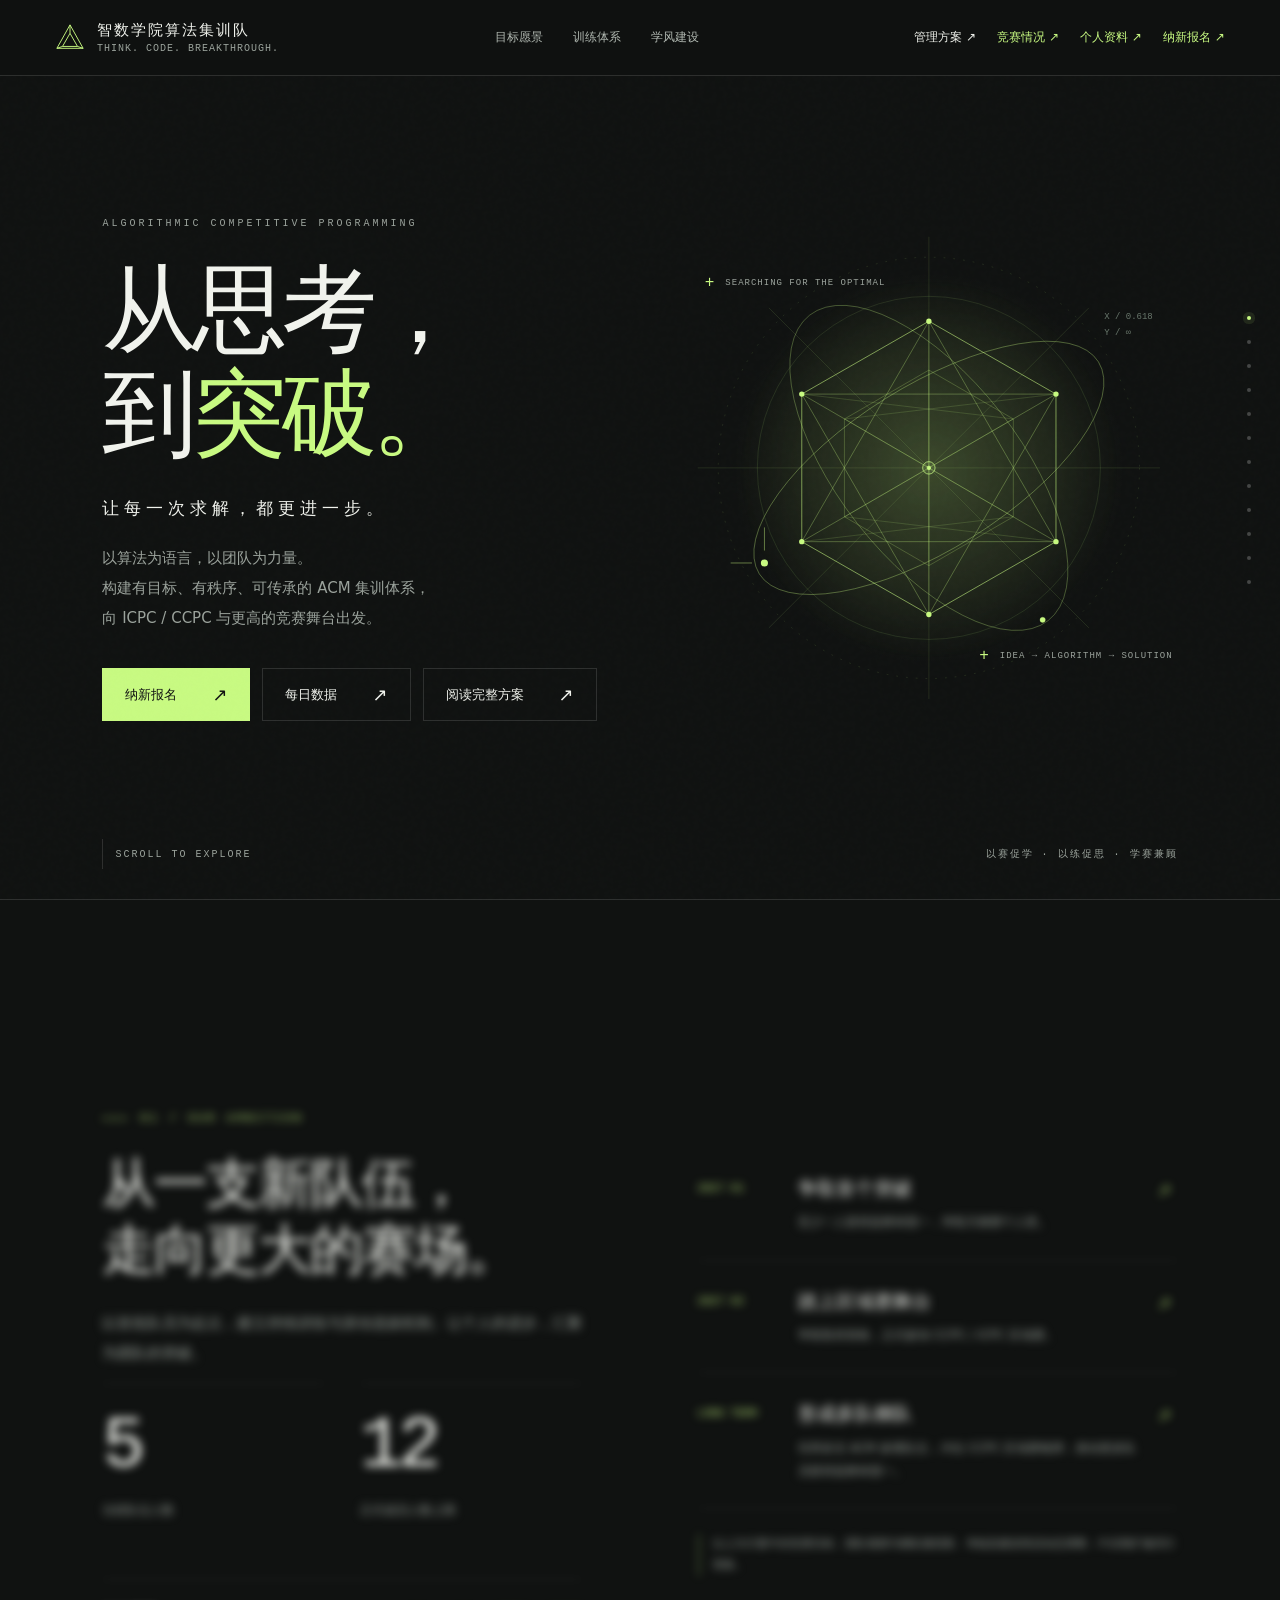
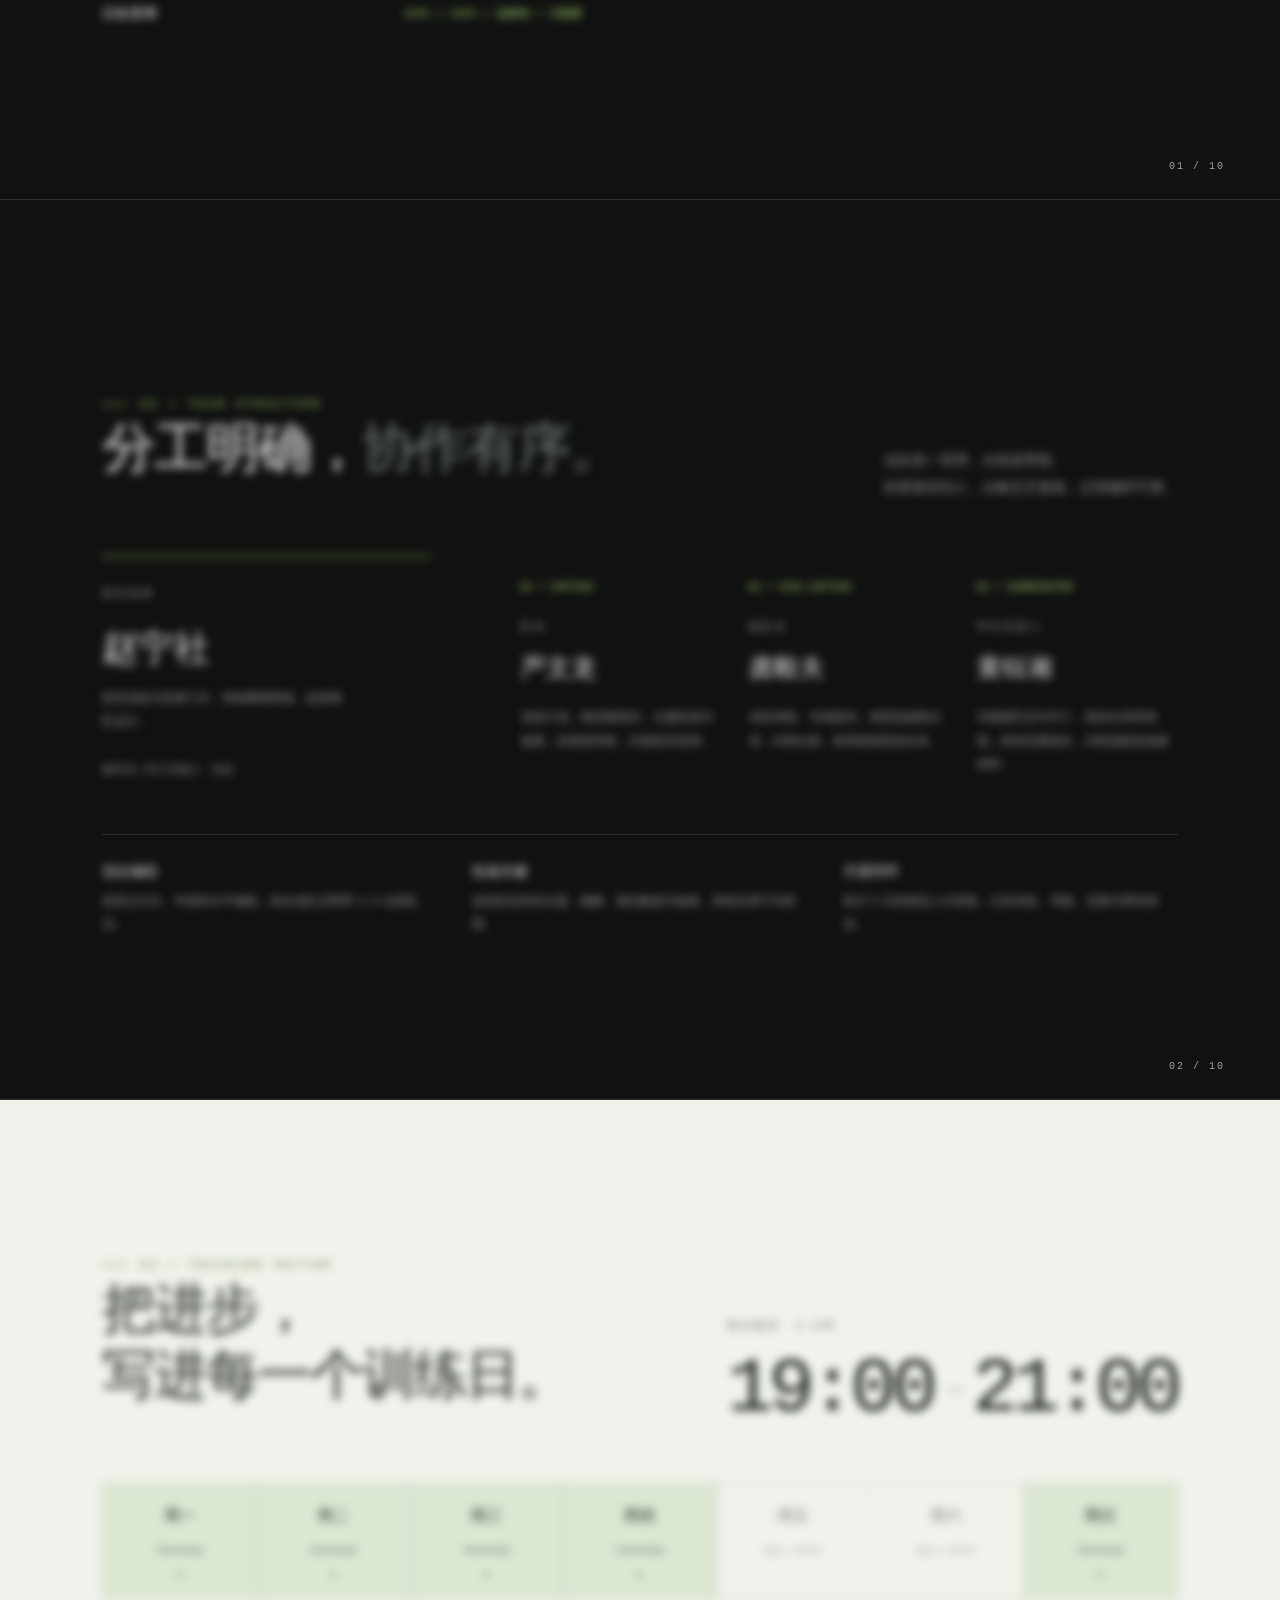
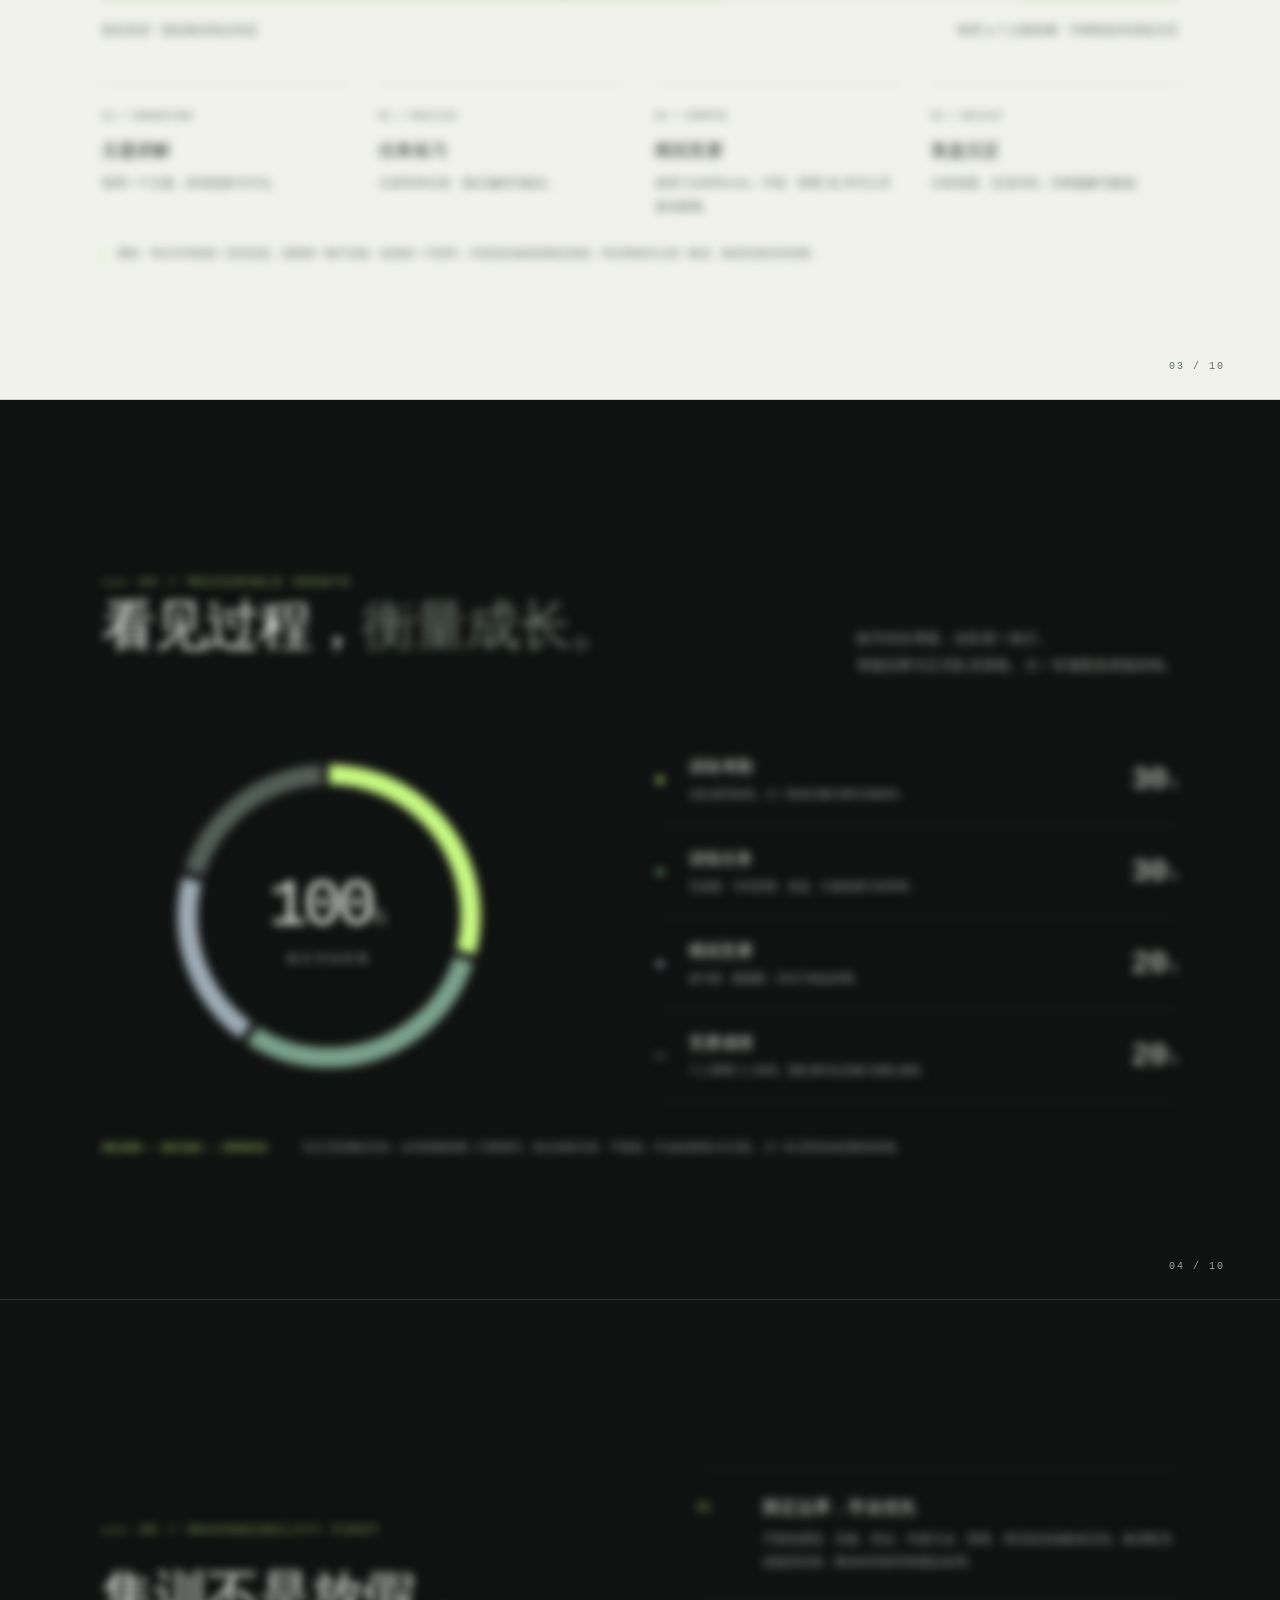
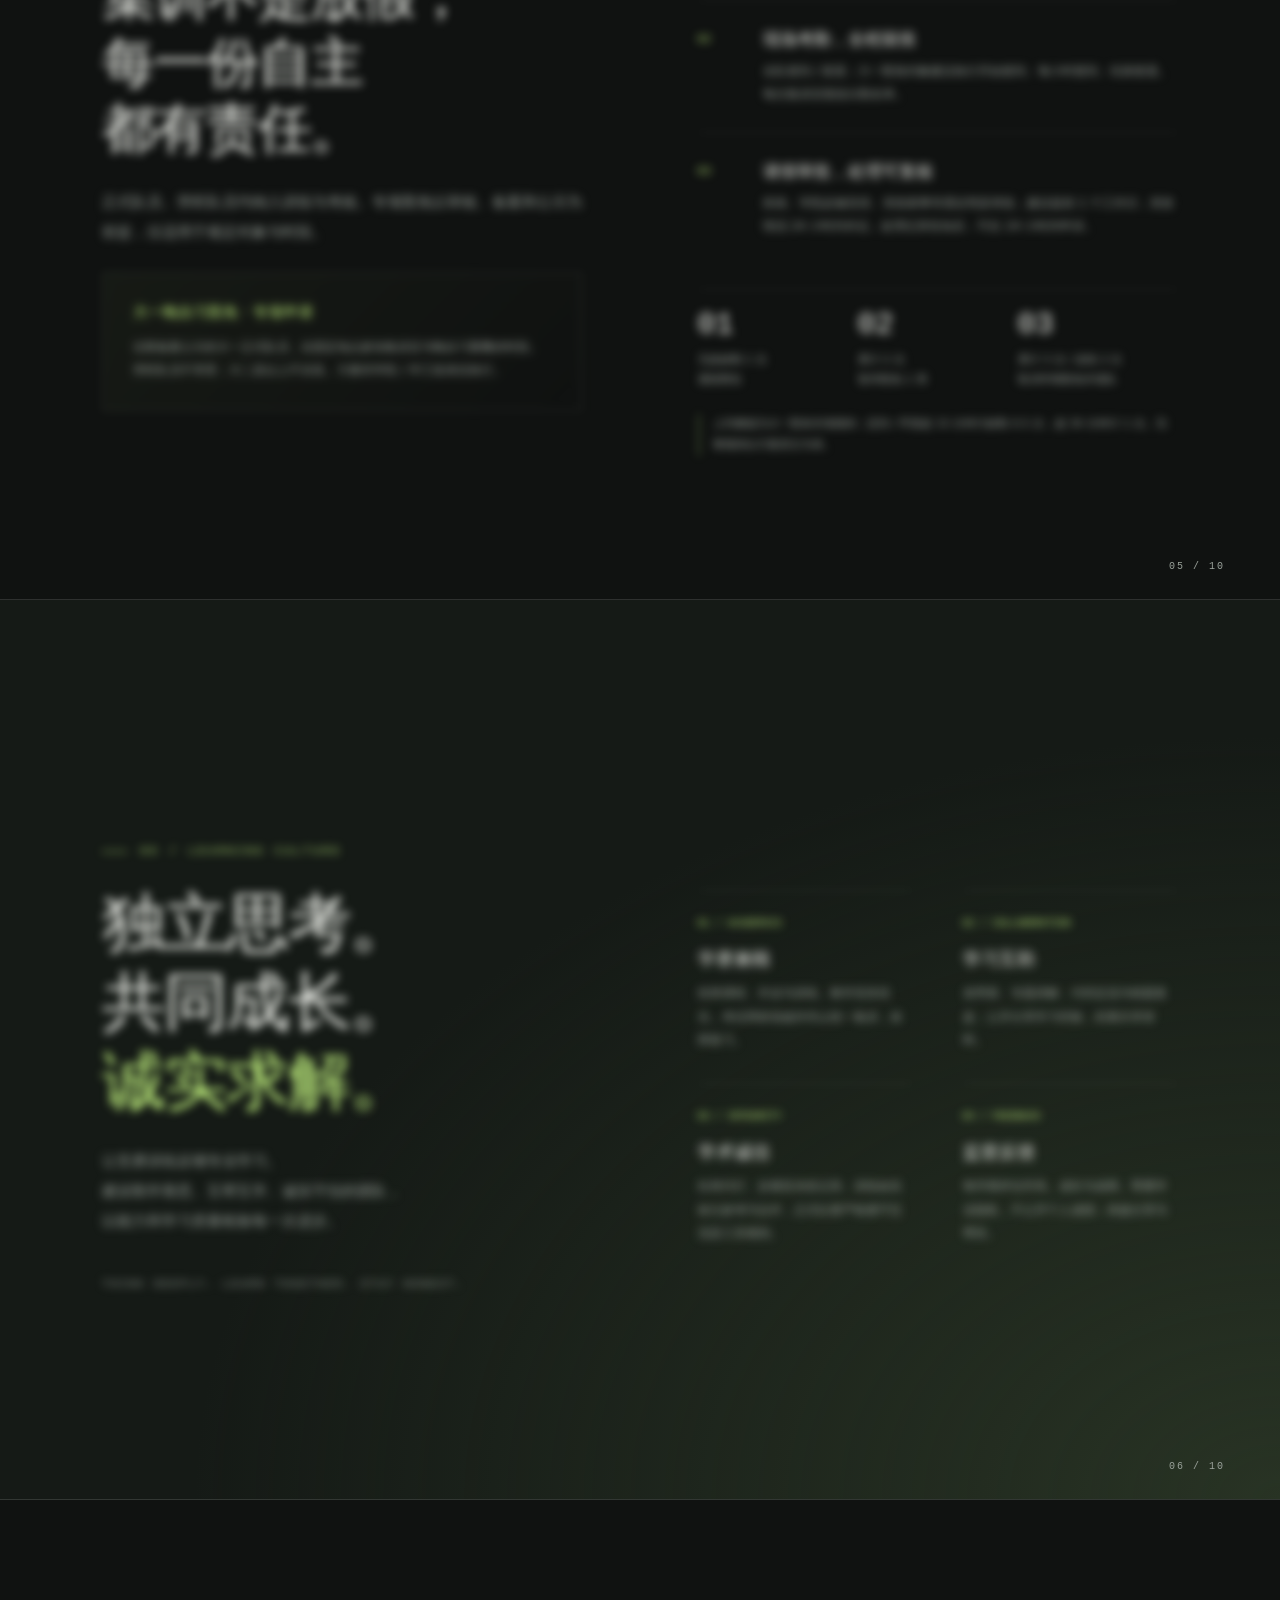
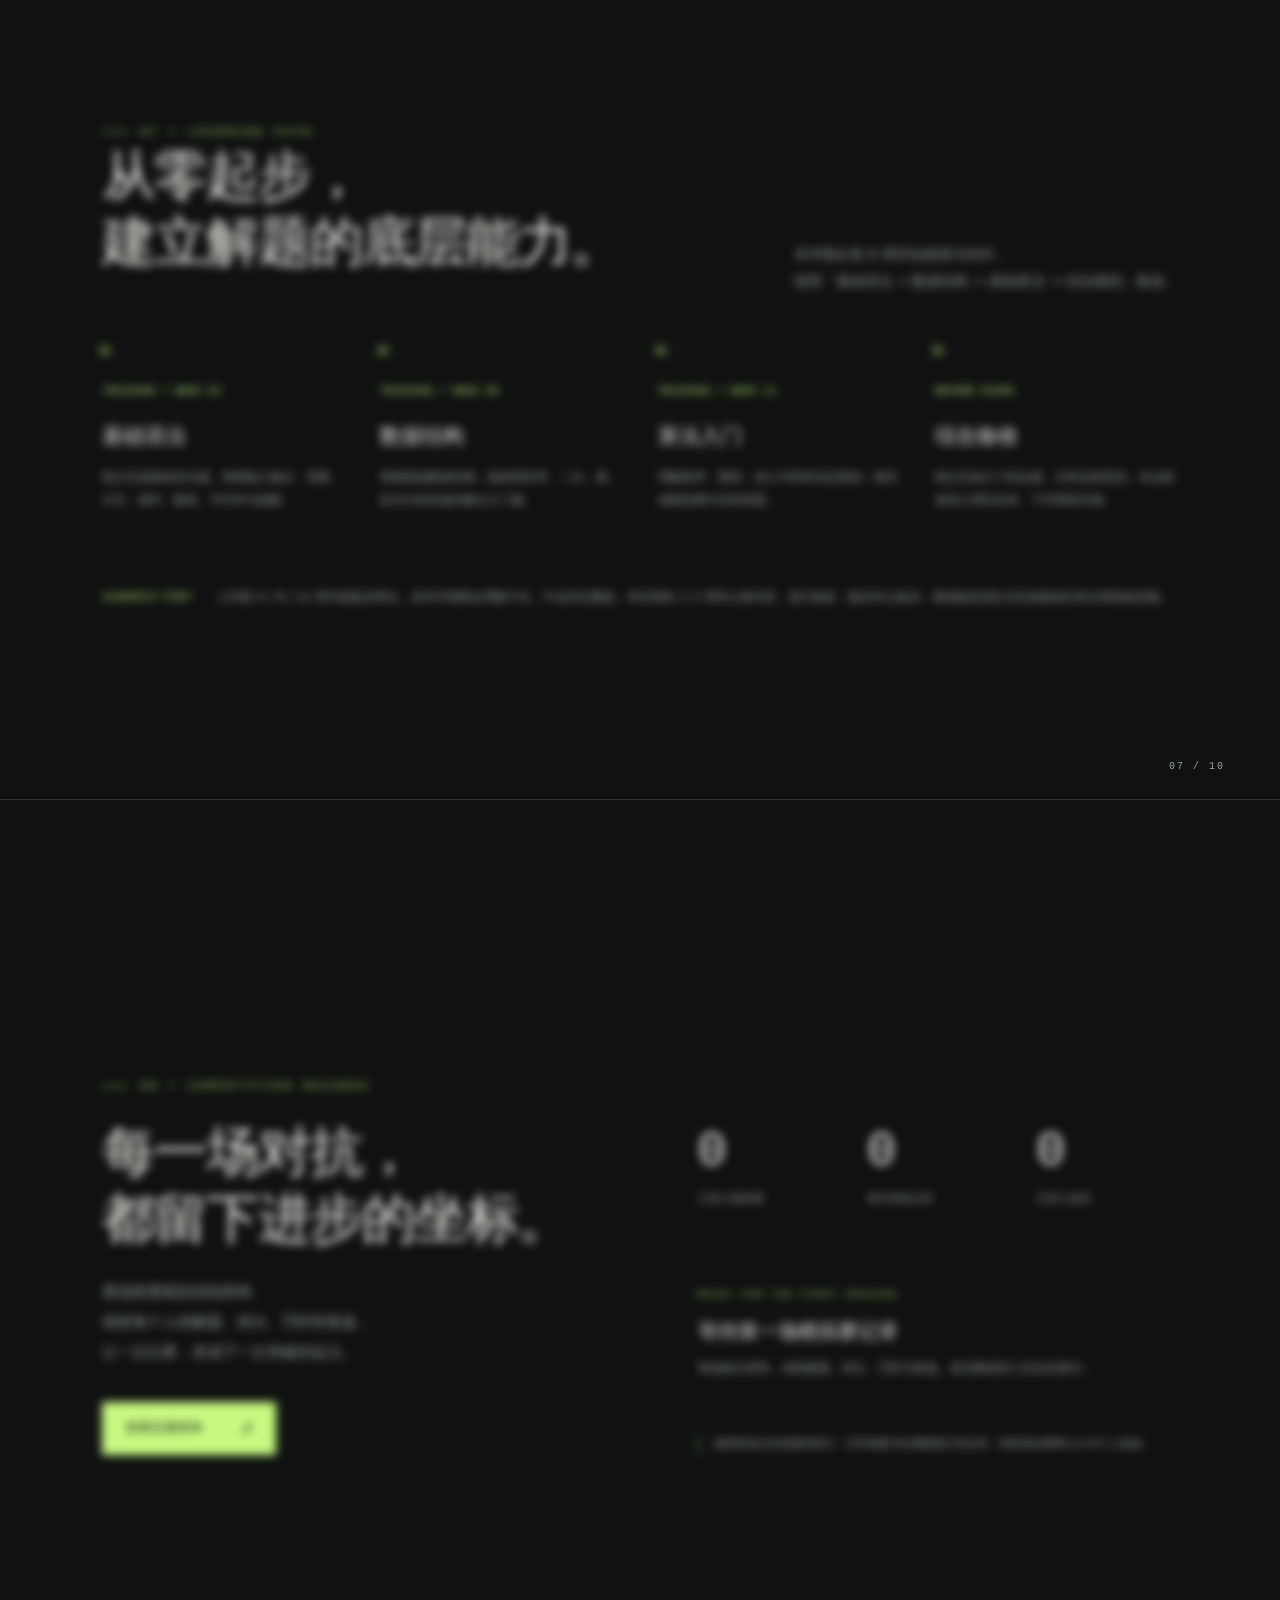
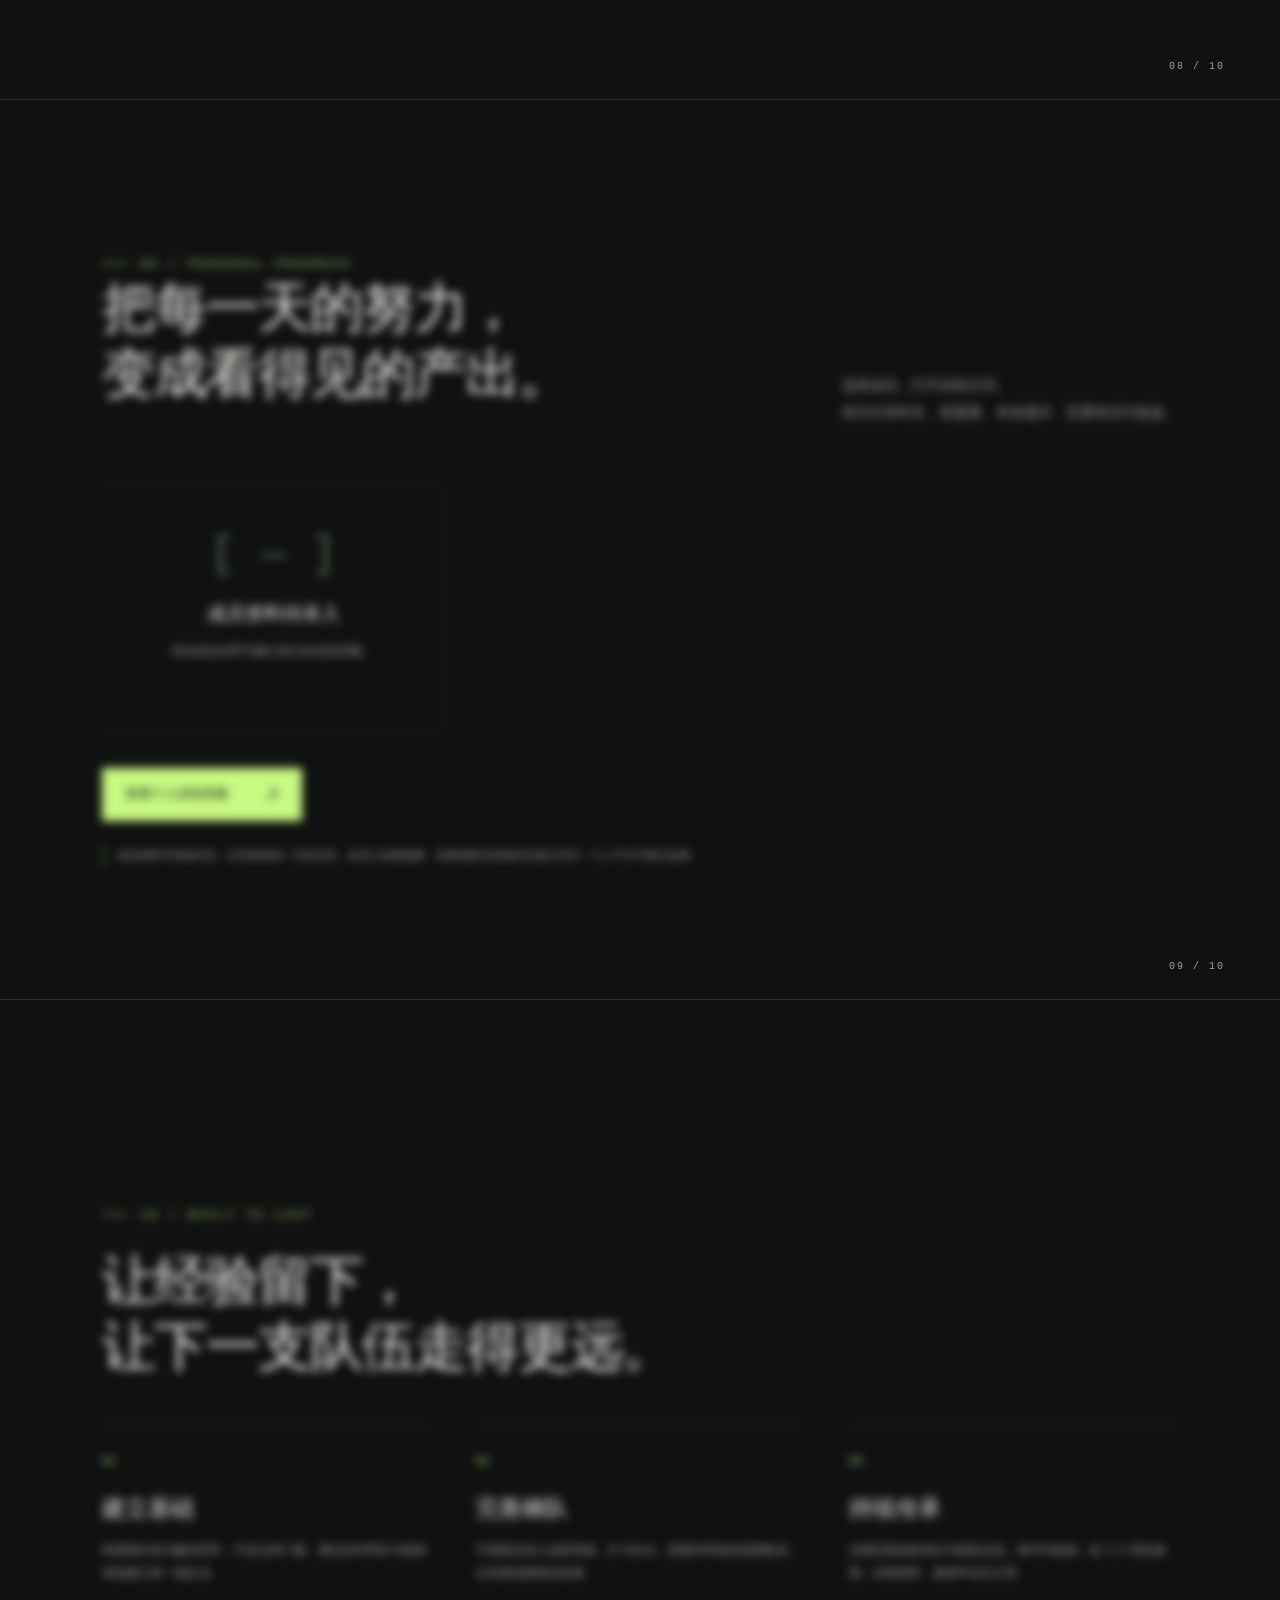
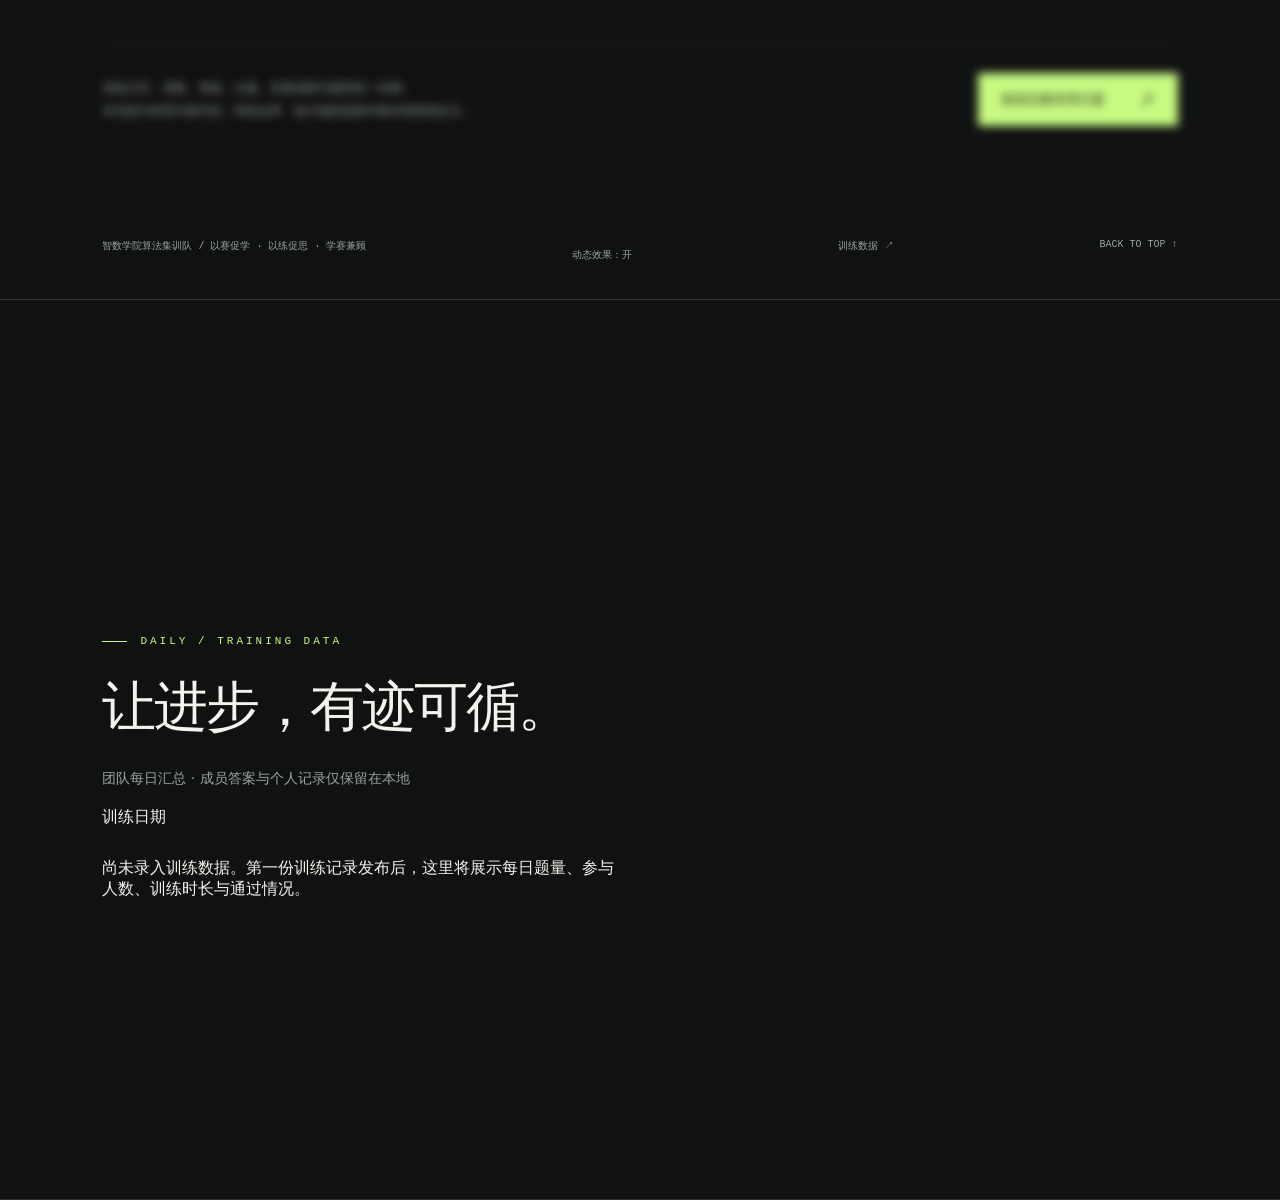
==== commit 9f03ab31: "Restore recruitment page, homepage links and original Word application" ====
--- a/docs/index.html
+++ b/docs/index.html
@@ -36,15 +36,15 @@
   <header>
     <a class="brand" href="#home" aria-label="智数学院算法集训队首页"><svg viewBox="0 0 32 32" fill="none" aria-hidden="true"><path d="M16 2 30 27H2L16 2Z" stroke="#c8fa82"/><path d="m16 11 8 14H8l8-14Z" stroke="#c8fa82"/><path d="M16 2v9M2 27l6-2m22 2-6-2" stroke="#c8fa82"/></svg><span><span data-cms="site.name">智数学院算法集训队</span><small>THINK. CODE. BREAKTHROUGH.</small></span></a>
     <nav aria-label="主导航"><a href="#vision">目标愿景</a><a href="#training">训练体系</a><a href="#culture">学风建设</a></nav>
-    <div class="header-actions"><span class="pill"><i class="dot"></i> TEAM PROGRAM</span><button class="text-button" data-reader>管理方案 ↗</button><button class="text-button module-link" data-records="contests">竞赛情况 ↗</button><button class="text-button module-link" data-records="members">个人资料 ↗</button><a class="text-button recruitment-link" href="#daily-summary">每日数据 ↗</a><button class="menu-toggle" aria-label="打开导航菜单" aria-expanded="false" aria-controls="mobile-menu">☰</button></div>
+    <div class="header-actions"><span class="pill"><i class="dot"></i> TEAM PROGRAM</span><button class="text-button" data-reader>管理方案 ↗</button><button class="text-button module-link" data-records="contests">竞赛情况 ↗</button><button class="text-button module-link" data-records="members">个人资料 ↗</button><a class="text-button recruitment-link" href="recruitment.html">纳新报名 ↗</a><button class="menu-toggle" aria-label="打开导航菜单" aria-expanded="false" aria-controls="mobile-menu">☰</button></div>
   </header>
   <div class="progress" aria-hidden="true"></div>
-  <div class="site-menu" id="mobile-menu" hidden><a href="#daily-summary" class="mobile-recruitment">每日数据 · 标准与申请表 ↗</a><button class="text-button" data-records="contests">竞赛情况 · 模拟赛榜单 ↗</button><button class="text-button" data-records="members">个人资料 · 每日训练档案 ↗</button><a href="#vision">01 · 目标愿景</a><a href="#organization">02 · 组织管理</a><a href="#training">03 · 训练体系</a><a href="#assessment">04 · 管理考核</a><a href="#rules">05 · 纪律与豁免</a><a href="#culture">06 · 学风建设</a><a href="#learning">07 · 教学路线</a><a href="#competition">08 · 竞赛情况</a><a href="#members">09 · 个人资料</a><a href="#legacy">10 · 梯队传承</a></div>
+  <div class="site-menu" id="mobile-menu" hidden><a href="recruitment.html" class="mobile-recruitment">纳新报名 · 标准与申请表 ↗</a><button class="text-button" data-records="contests">竞赛情况 · 模拟赛榜单 ↗</button><button class="text-button" data-records="members">个人资料 · 每日训练档案 ↗</button><a href="#vision">01 · 目标愿景</a><a href="#organization">02 · 组织管理</a><a href="#training">03 · 训练体系</a><a href="#assessment">04 · 管理考核</a><a href="#rules">05 · 纪律与豁免</a><a href="#culture">06 · 学风建设</a><a href="#learning">07 · 教学路线</a><a href="#competition">08 · 竞赛情况</a><a href="#members">09 · 个人资料</a><a href="#legacy">10 · 梯队传承</a></div>
   <aside class="side-nav" aria-label="章节导航"></aside>
   <main>
     <section class="panel hero" id="home" aria-label="首页" data-title="首页">
       <div class="inner">
-        <div class="hero-copy"><p class="tag reveal">ALGORITHMIC COMPETITIVE PROGRAMMING</p><h1 class="reveal" style="--delay:90ms"><span data-cms="hero.title1">从思考，</span><span><span data-cms="hero.title2Prefix" style="display:inline">到</span><span class="accent" data-cms="hero.title2Accent" style="display:inline">突破。</span></span></h1><p class="hero-sub reveal" data-cms="hero.subtitle" style="--delay:180ms">让每一次求解，都更进一步。</p><p class="lead reveal" data-cms="hero.description" style="--delay:250ms">以算法为语言，以团队为力量。<br>构建有目标、有秩序、可传承的 ACM 集训体系，<br>向 ICPC / CCPC 与更高的竞赛舞台出发。</p><div class="actions reveal" style="--delay:320ms"><a class="btn primary" href="#daily-summary">每日数据 <b>↗</b></a><button class="btn" data-reader>阅读完整方案 <b>↗</b></button></div></div>
+        <div class="hero-copy"><p class="tag reveal">ALGORITHMIC COMPETITIVE PROGRAMMING</p><h1 class="reveal" style="--delay:90ms"><span data-cms="hero.title1">从思考，</span><span><span data-cms="hero.title2Prefix" style="display:inline">到</span><span class="accent" data-cms="hero.title2Accent" style="display:inline">突破。</span></span></h1><p class="hero-sub reveal" data-cms="hero.subtitle" style="--delay:180ms">让每一次求解，都更进一步。</p><p class="lead reveal" data-cms="hero.description" style="--delay:250ms">以算法为语言，以团队为力量。<br>构建有目标、有秩序、可传承的 ACM 集训体系，<br>向 ICPC / CCPC 与更高的竞赛舞台出发。</p><div class="actions reveal" style="--delay:320ms"><a class="btn primary" href="recruitment.html">纳新报名 <b>↗</b></a><a class="btn" href="#daily-summary">每日数据 <b>↗</b></a><button class="btn" data-reader>阅读完整方案 <b>↗</b></button></div></div>
         <div class="hero-visual" aria-hidden="true"><svg viewBox="0 0 560 560" fill="none"><defs><radialGradient id="glow"><stop stop-color="#c8fa82" stop-opacity=".19"/><stop offset="1" stop-color="#c8fa82" stop-opacity="0"/></radialGradient></defs><circle cx="280" cy="280" r="220" fill="url(#glow)"/><g stroke="#c8fa82" stroke-opacity=".12"><path d="M20 280h520M280 20v520"/><circle cx="280" cy="280" r="237" stroke-dasharray="2 9"/><circle cx="280" cy="280" r="193"/><path d="M100 100 460 460M100 460 460 100"/></g><g class="orbital" stroke="#c8fa82" stroke-opacity=".35"><ellipse cx="280" cy="280" rx="225" ry="92" transform="rotate(-32 280 280)"/><circle cx="95" cy="387" r="4" fill="#c8fa82" stroke="none"/><path d="M95 373v-26m-14 40H57" stroke-opacity=".5"/></g><g class="orbital reverse" stroke="#c8fa82" stroke-opacity=".3"><ellipse cx="280" cy="280" rx="218" ry="102" transform="rotate(52 280 280)"/><circle cx="408" cy="451" r="3" fill="#c8fa82"/></g><g class="core" stroke="#c8fa82" stroke-width=".85"><path d="m280 115 143 82v166l-143 82-143-82V197l143-82Z" stroke-opacity=".75"/><path d="m280 115 143 248H137L280 115Zm0 330L137 197h286L280 445Zm-143-248 286 166M423 197 137 363M280 115v330" stroke-opacity=".4"/><path d="m280 170 95 55v110l-95 55-95-55V225l95-55Z" stroke-opacity=".3"/><path d="m185 225 190 110m0-110L185 335m95-165v220M137 197l238 28M423 197l-238 28M137 363l238-28M423 363l-238-28" stroke-opacity=".2"/><circle cx="280" cy="280" r="7" fill="#c8fa82" fill-opacity=".1"/><circle cx="280" cy="280" r="2" fill="#c8fa82"/><g fill="#c8fa82" stroke="none"><circle cx="280" cy="115" r="3"/><circle cx="423" cy="197" r="3"/><circle cx="423" cy="363" r="3"/><circle cx="280" cy="445" r="3"/><circle cx="137" cy="363" r="3"/><circle cx="137" cy="197" r="3"/></g></g></svg><span class="visual-label top">SEARCHING FOR THE OPTIMAL</span><span class="visual-label bottom">IDEA → ALGORITHM → SOLUTION</span><span class="coordinate">X / 0.618<br>Y / ∞</span></div>
       </div><div class="hero-footer"><a class="scroll-hint" href="#vision"><i class="scroll-line"></i> SCROLL TO EXPLORE</a><span>以赛促学 · 以练促思 · 学赛兼顾</span></div>
     </section>
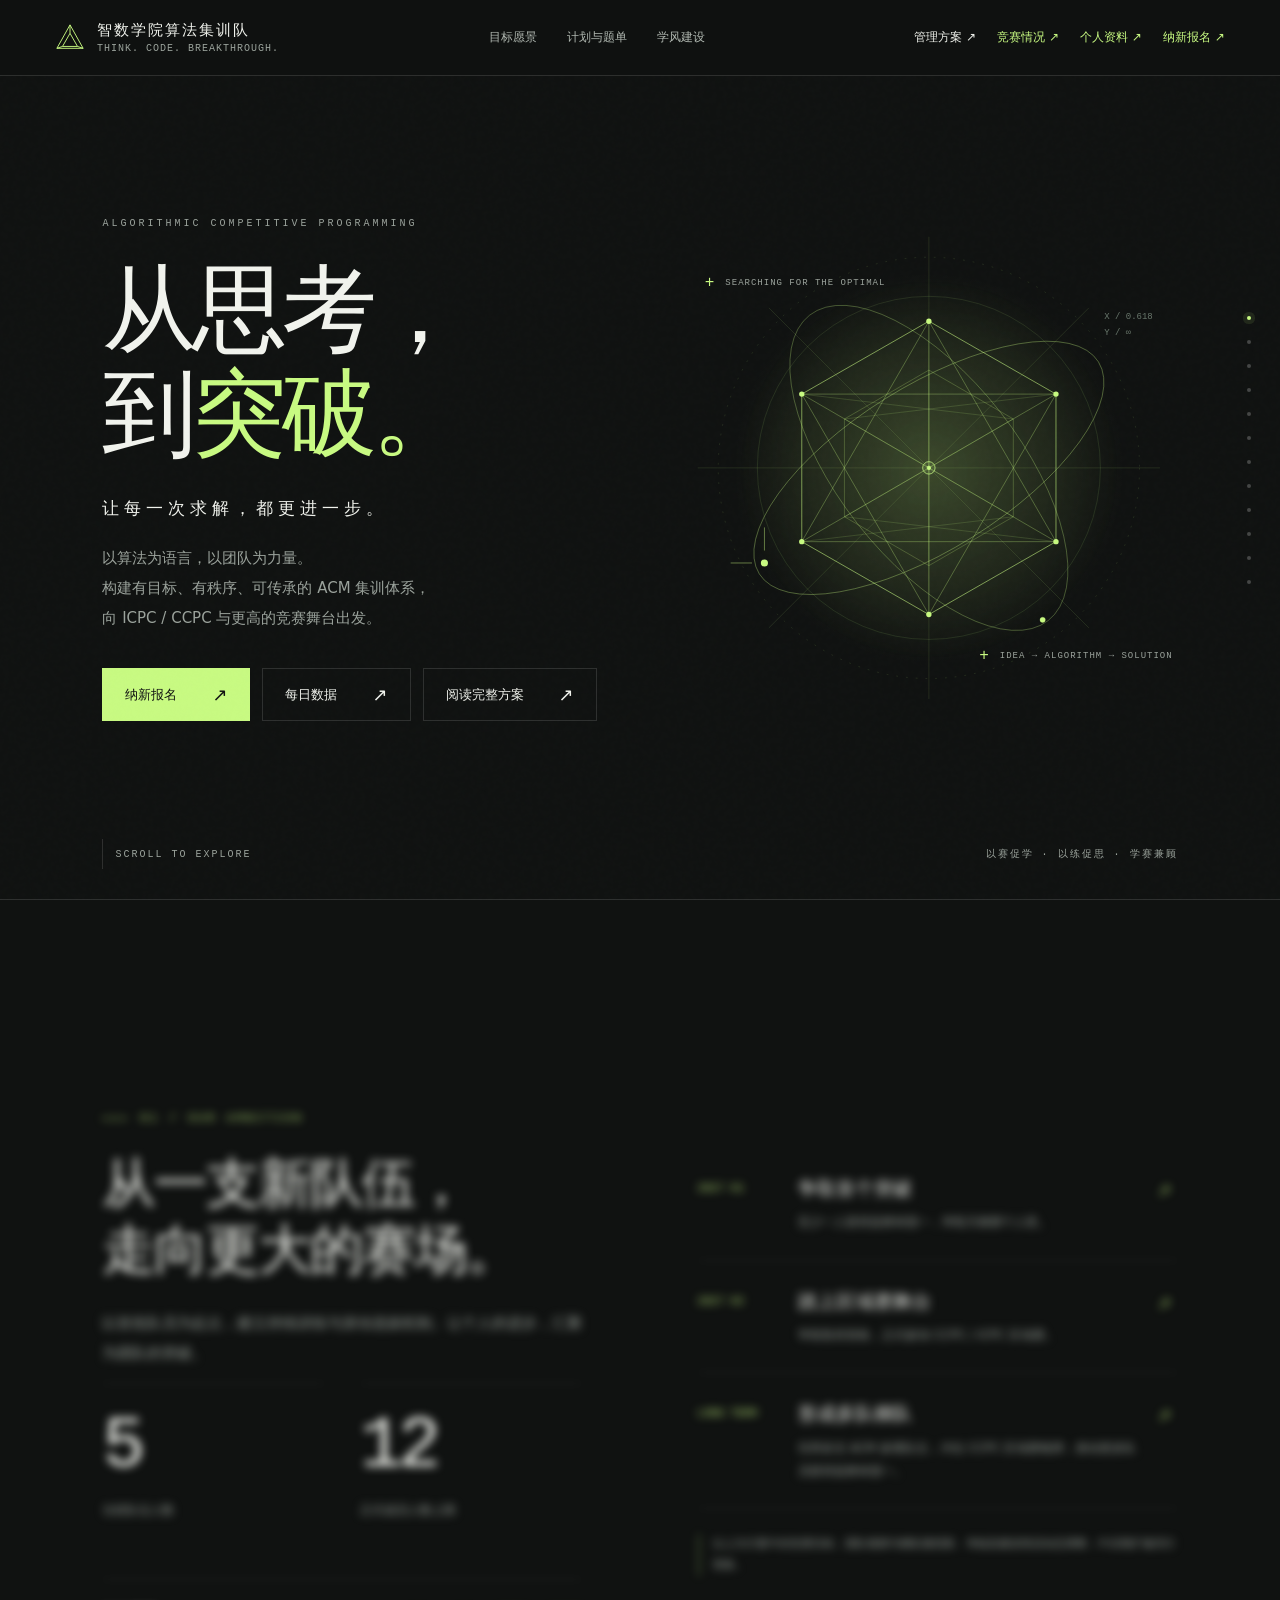
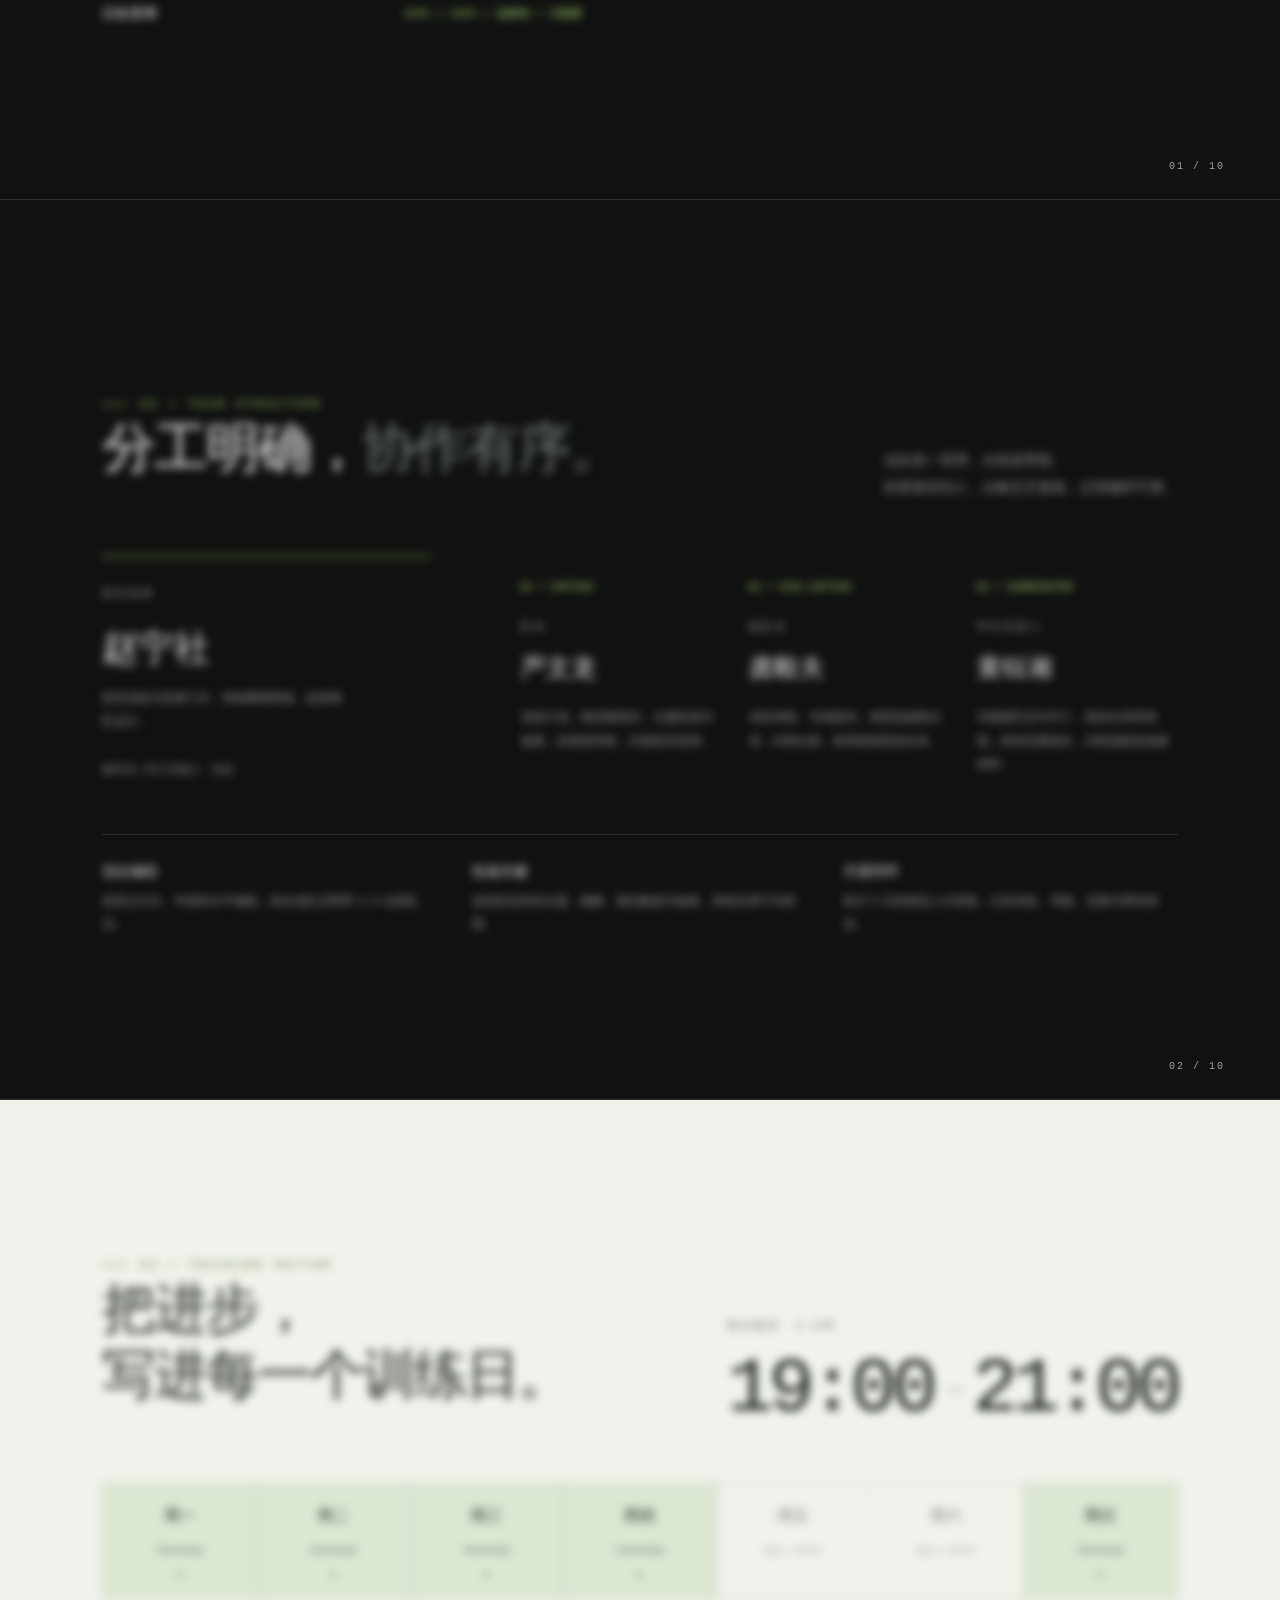
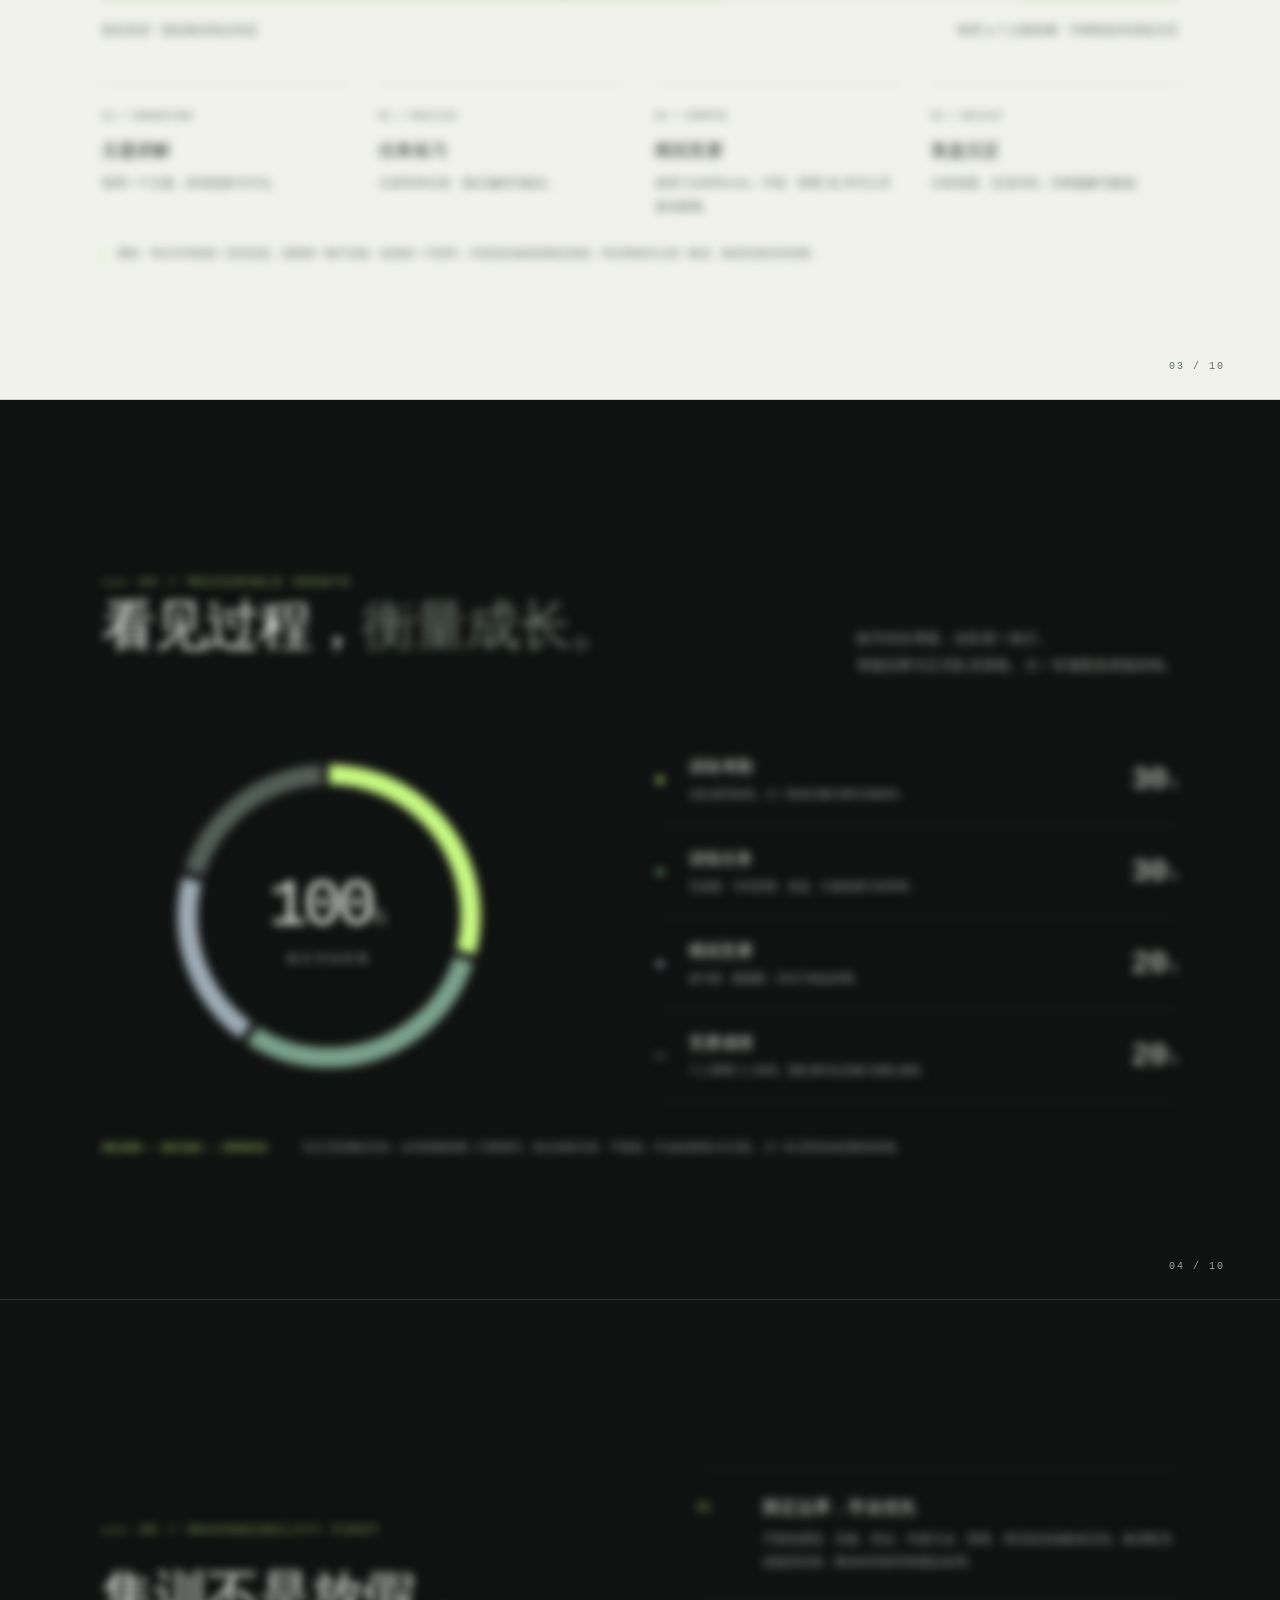
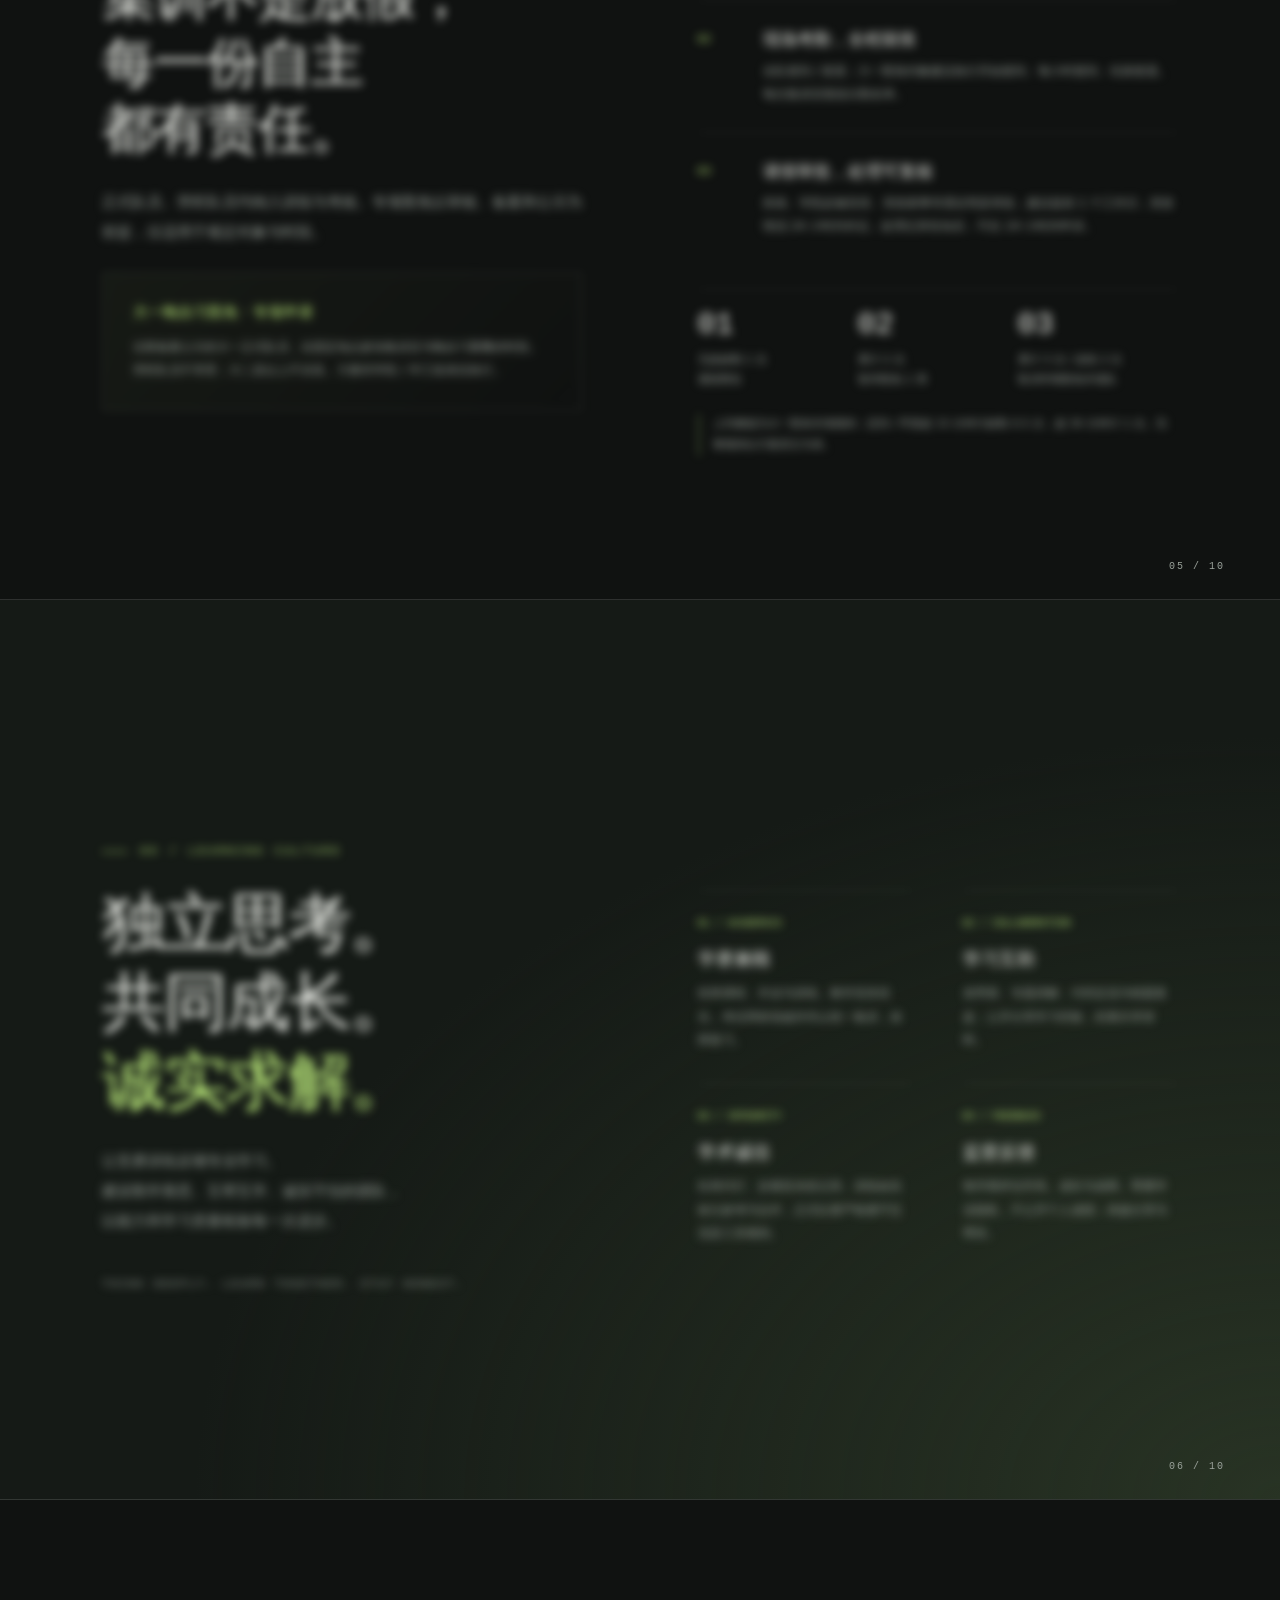
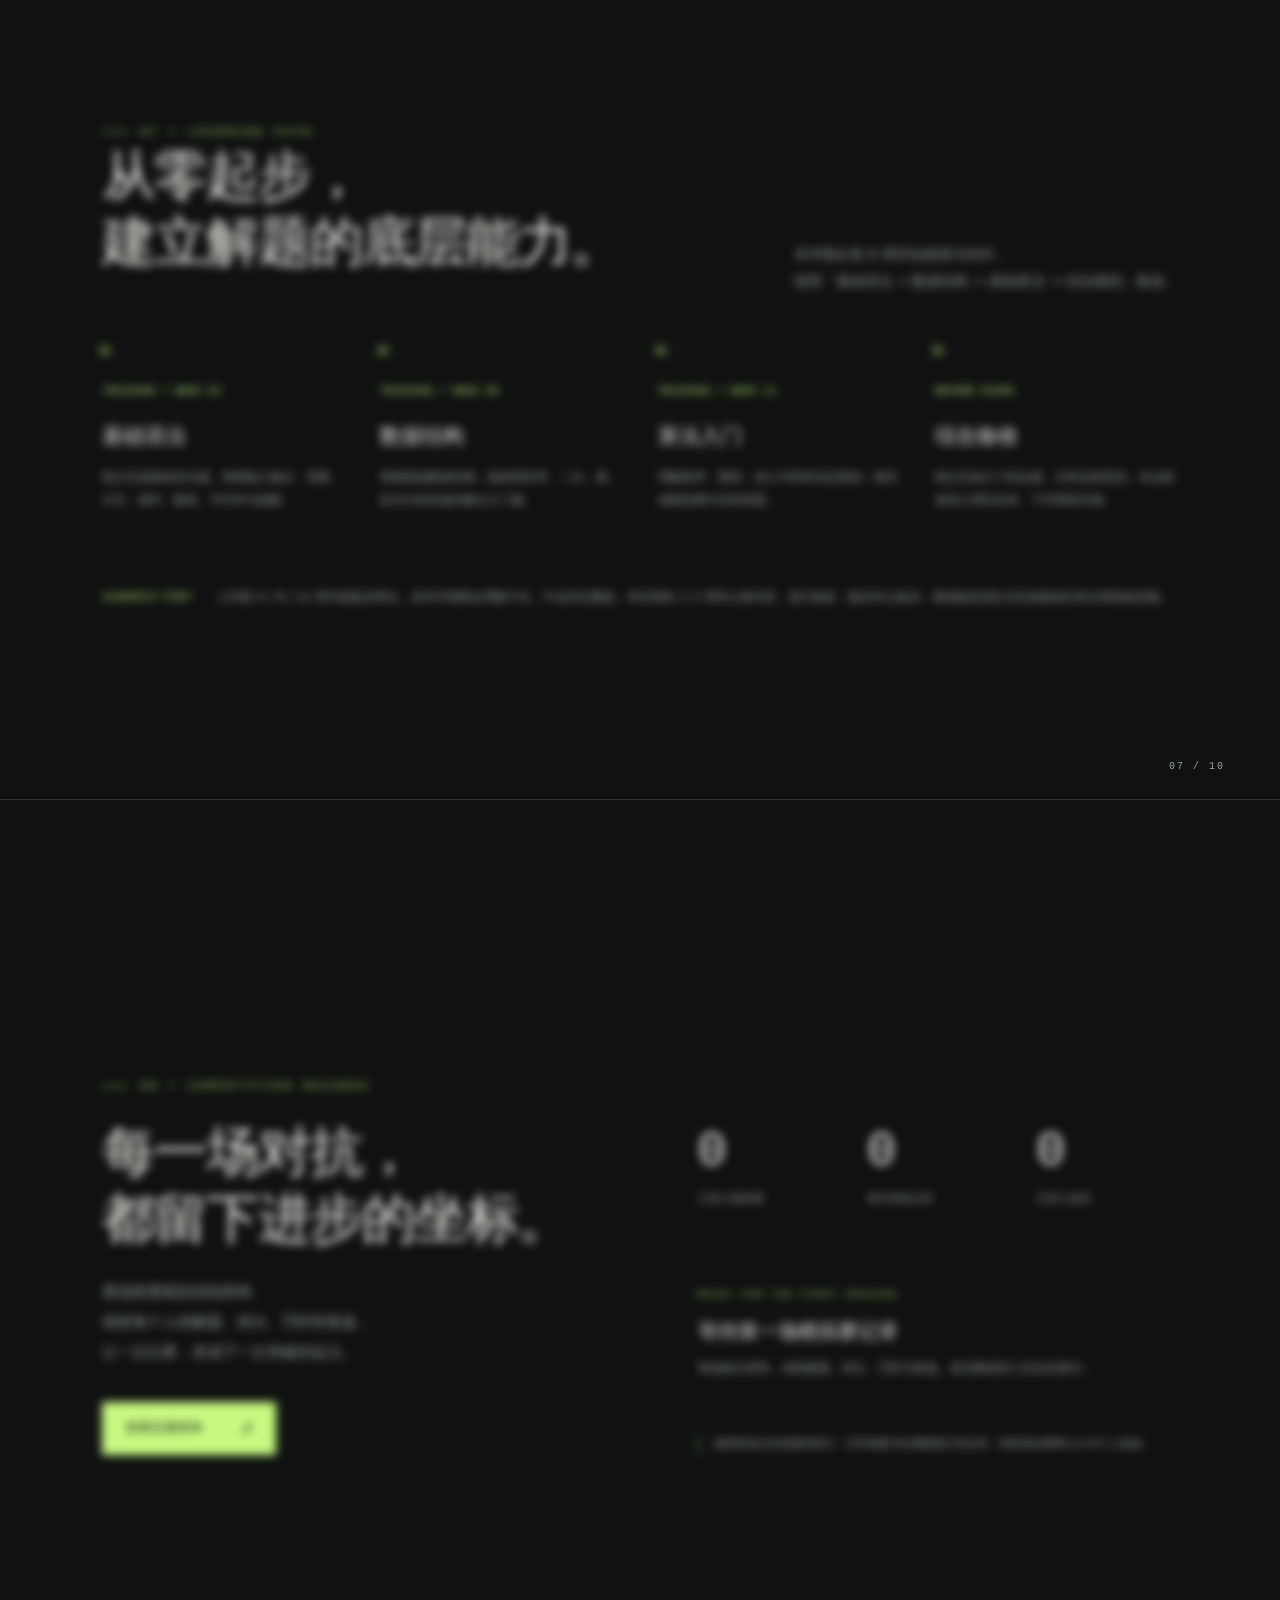
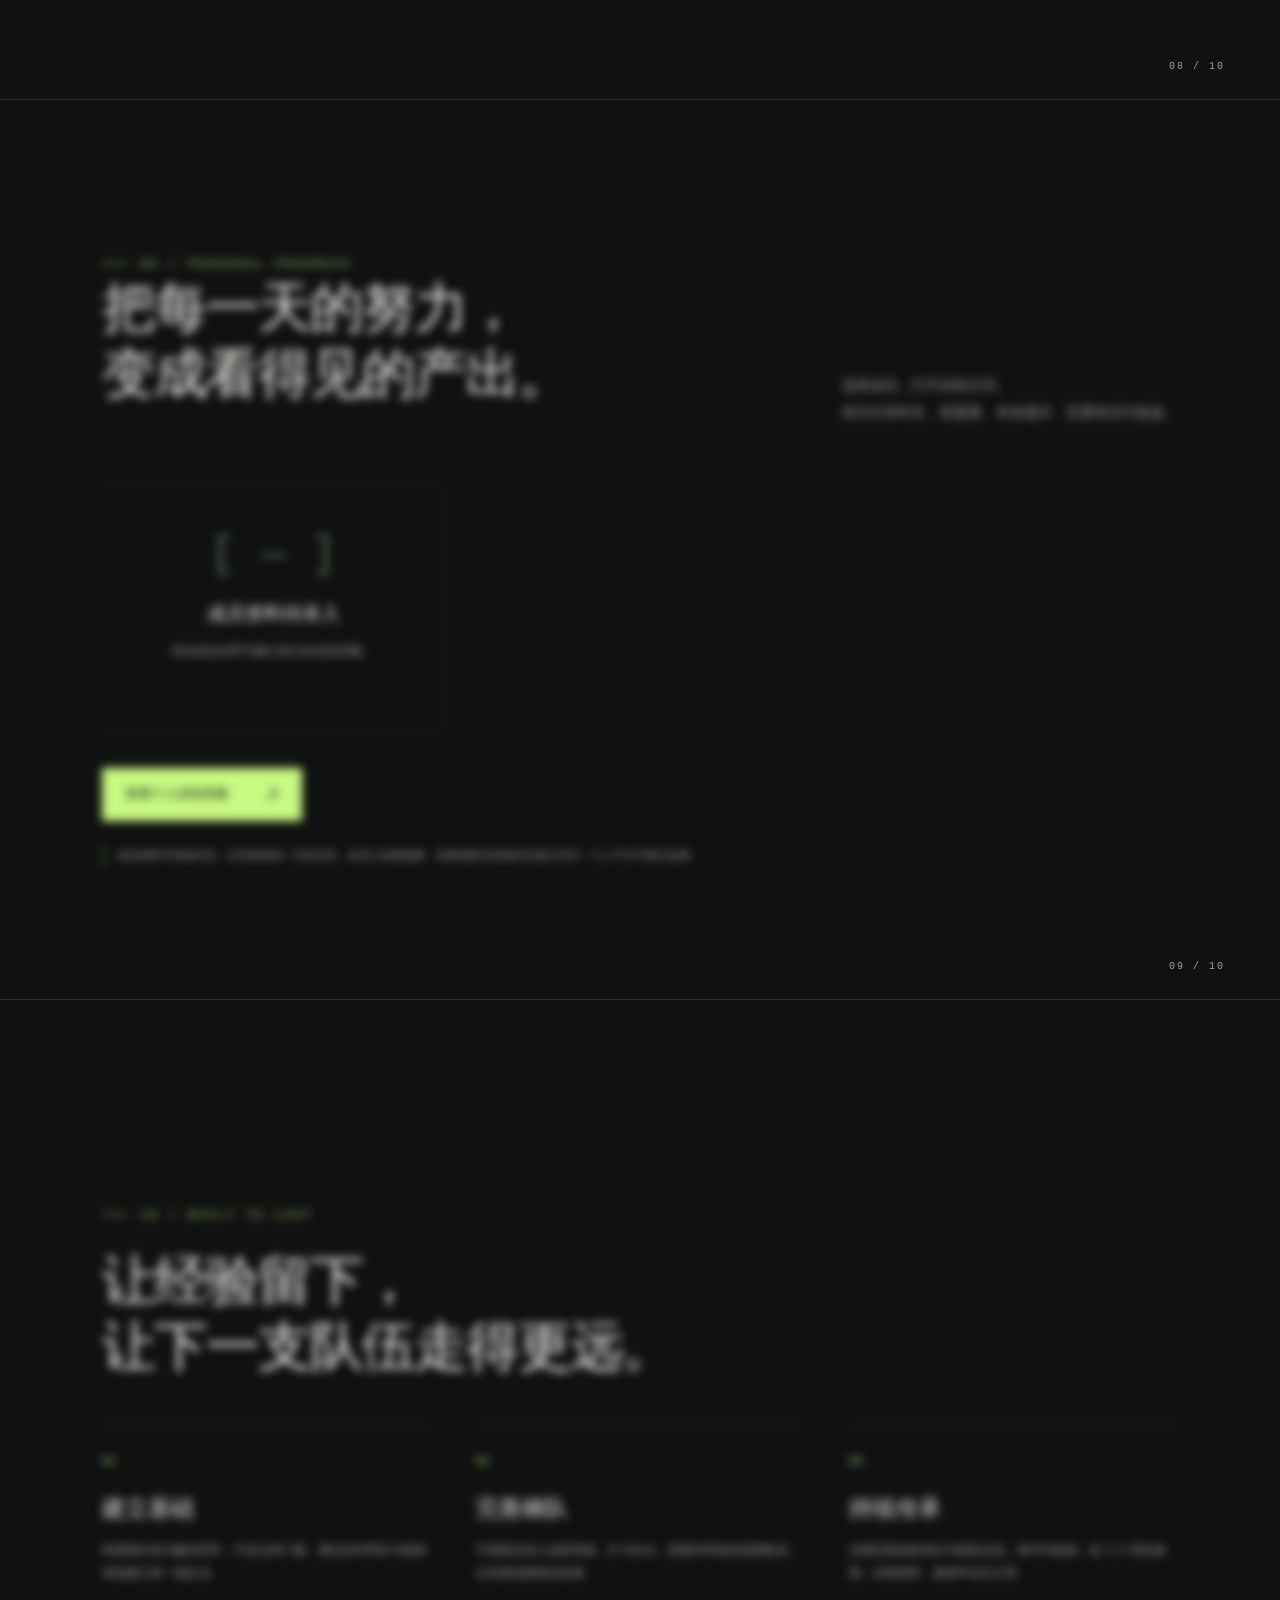
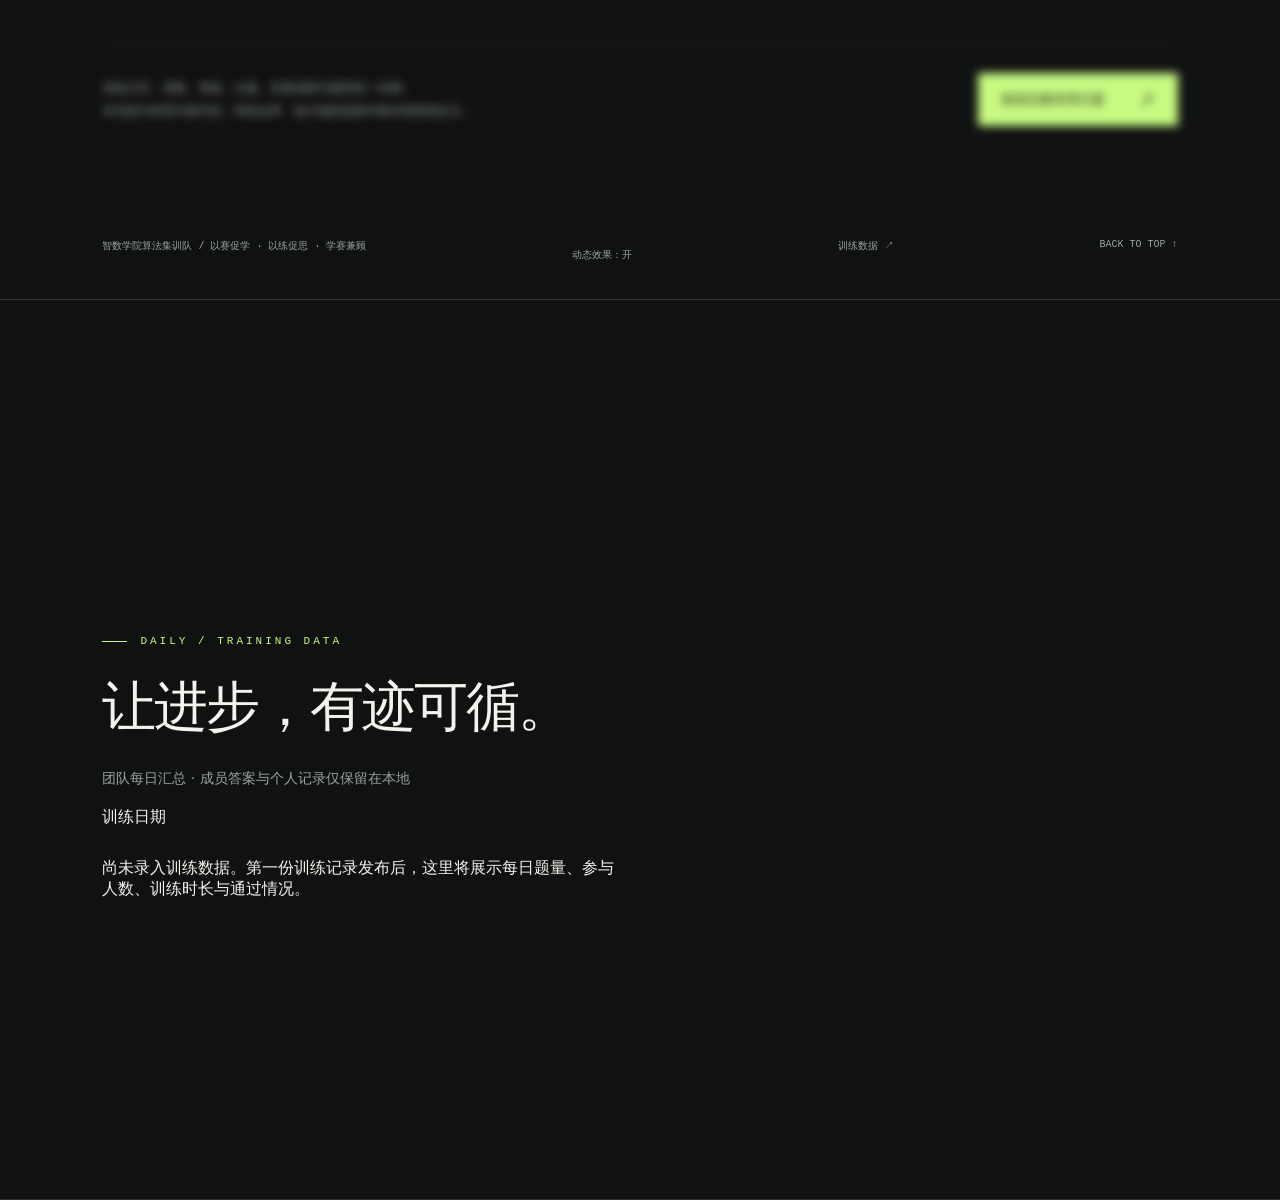
==== commit 711ddb5f: "Publish eight-week curriculum and Luogu problem lists" ====
--- a/docs/index.html
+++ b/docs/index.html
@@ -35,11 +35,11 @@
   <a class="skip" href="#vision">跳到主要内容</a>
   <header>
     <a class="brand" href="#home" aria-label="智数学院算法集训队首页"><svg viewBox="0 0 32 32" fill="none" aria-hidden="true"><path d="M16 2 30 27H2L16 2Z" stroke="#c8fa82"/><path d="m16 11 8 14H8l8-14Z" stroke="#c8fa82"/><path d="M16 2v9M2 27l6-2m22 2-6-2" stroke="#c8fa82"/></svg><span><span data-cms="site.name">智数学院算法集训队</span><small>THINK. CODE. BREAKTHROUGH.</small></span></a>
-    <nav aria-label="主导航"><a href="#vision">目标愿景</a><a href="#training">训练体系</a><a href="#culture">学风建设</a></nav>
+    <nav aria-label="主导航"><a href="#vision">目标愿景</a><a href="curriculum.html">计划与题单</a><a href="#culture">学风建设</a></nav>
     <div class="header-actions"><span class="pill"><i class="dot"></i> TEAM PROGRAM</span><button class="text-button" data-reader>管理方案 ↗</button><button class="text-button module-link" data-records="contests">竞赛情况 ↗</button><button class="text-button module-link" data-records="members">个人资料 ↗</button><a class="text-button recruitment-link" href="recruitment.html">纳新报名 ↗</a><button class="menu-toggle" aria-label="打开导航菜单" aria-expanded="false" aria-controls="mobile-menu">☰</button></div>
   </header>
   <div class="progress" aria-hidden="true"></div>
-  <div class="site-menu" id="mobile-menu" hidden><a href="recruitment.html" class="mobile-recruitment">纳新报名 · 标准与申请表 ↗</a><button class="text-button" data-records="contests">竞赛情况 · 模拟赛榜单 ↗</button><button class="text-button" data-records="members">个人资料 · 每日训练档案 ↗</button><a href="#vision">01 · 目标愿景</a><a href="#organization">02 · 组织管理</a><a href="#training">03 · 训练体系</a><a href="#assessment">04 · 管理考核</a><a href="#rules">05 · 纪律与豁免</a><a href="#culture">06 · 学风建设</a><a href="#learning">07 · 教学路线</a><a href="#competition">08 · 竞赛情况</a><a href="#members">09 · 个人资料</a><a href="#legacy">10 · 梯队传承</a></div>
+  <div class="site-menu" id="mobile-menu" hidden><a href="curriculum.html">八周训练计划 · 洛谷题单 ↗</a><a href="recruitment.html" class="mobile-recruitment">纳新报名 · 标准与申请表 ↗</a><button class="text-button" data-records="contests">竞赛情况 · 模拟赛榜单 ↗</button><button class="text-button" data-records="members">个人资料 · 每日训练档案 ↗</button><a href="#vision">01 · 目标愿景</a><a href="#organization">02 · 组织管理</a><a href="#training">03 · 训练体系</a><a href="#assessment">04 · 管理考核</a><a href="#rules">05 · 纪律与豁免</a><a href="#culture">06 · 学风建设</a><a href="#learning">07 · 教学路线</a><a href="#competition">08 · 竞赛情况</a><a href="#members">09 · 个人资料</a><a href="#legacy">10 · 梯队传承</a></div>
   <aside class="side-nav" aria-label="章节导航"></aside>
   <main>
     <section class="panel hero" id="home" aria-label="首页" data-title="首页">
